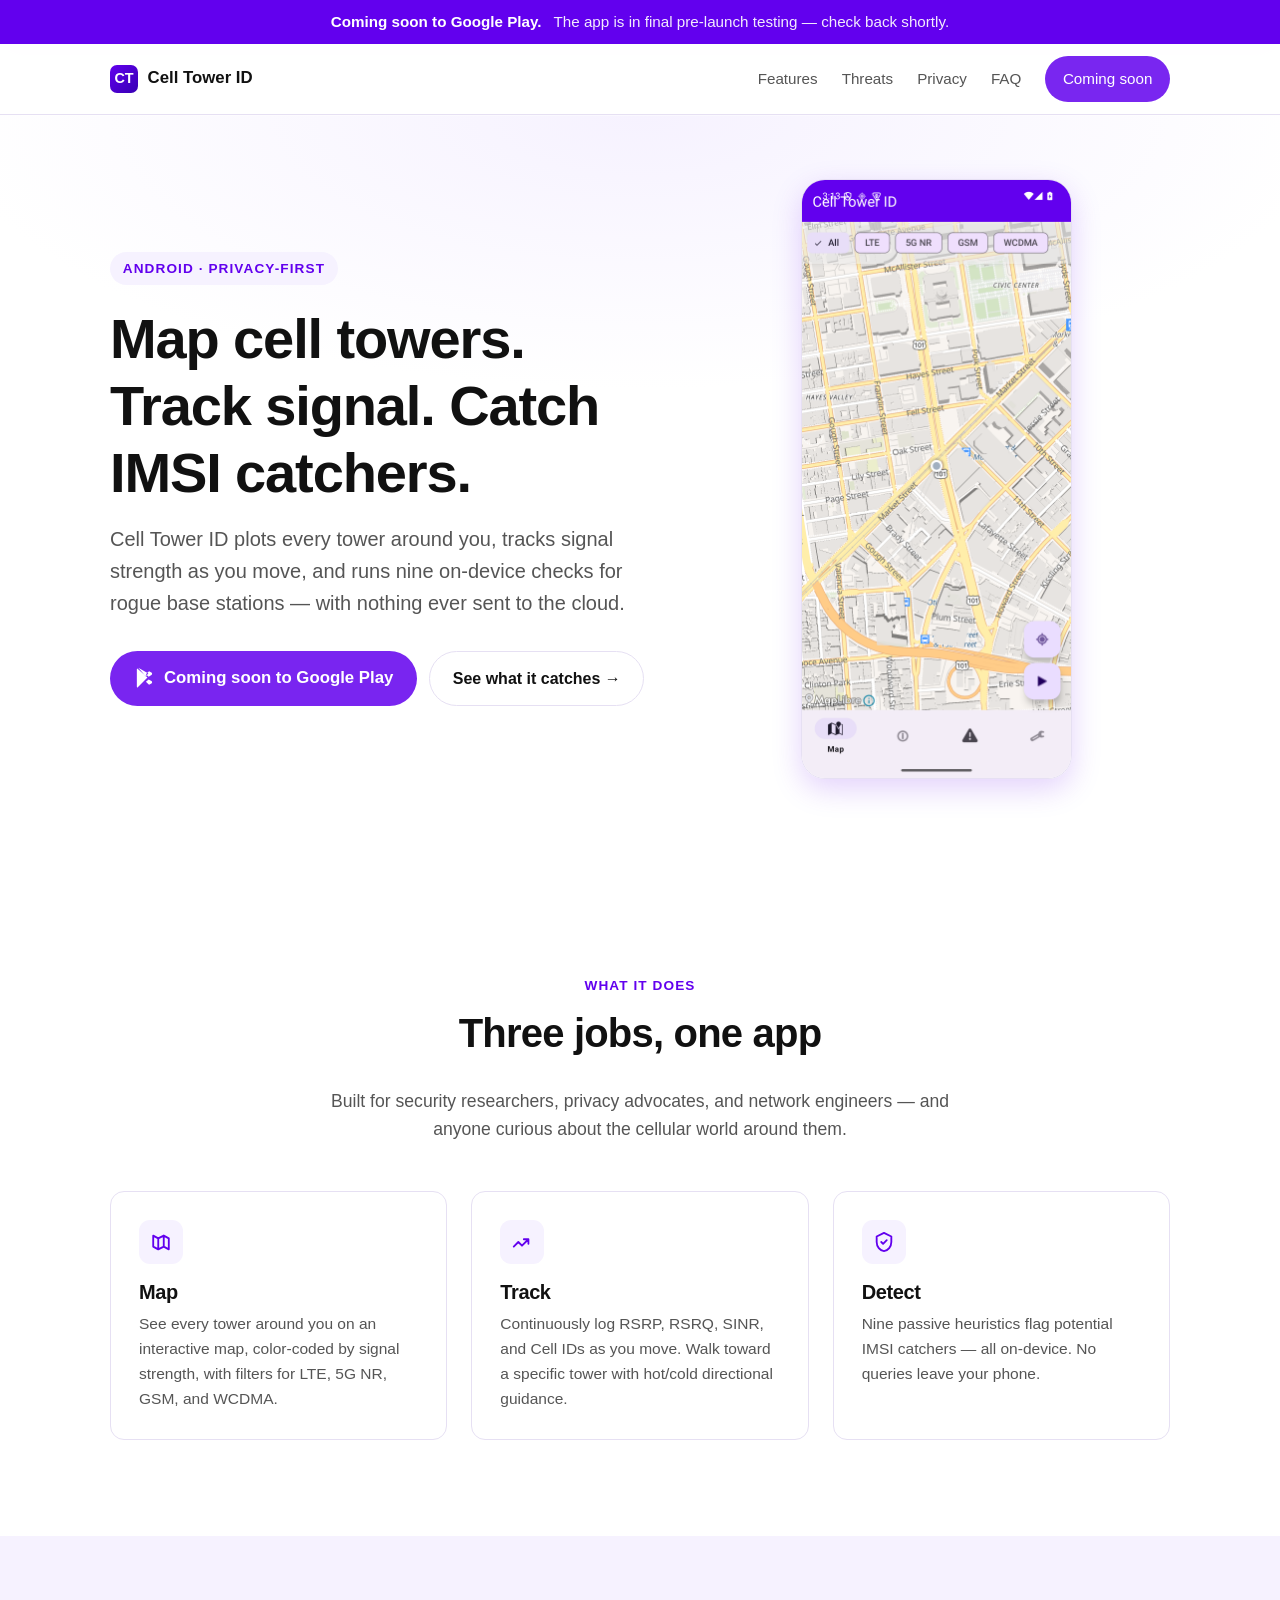
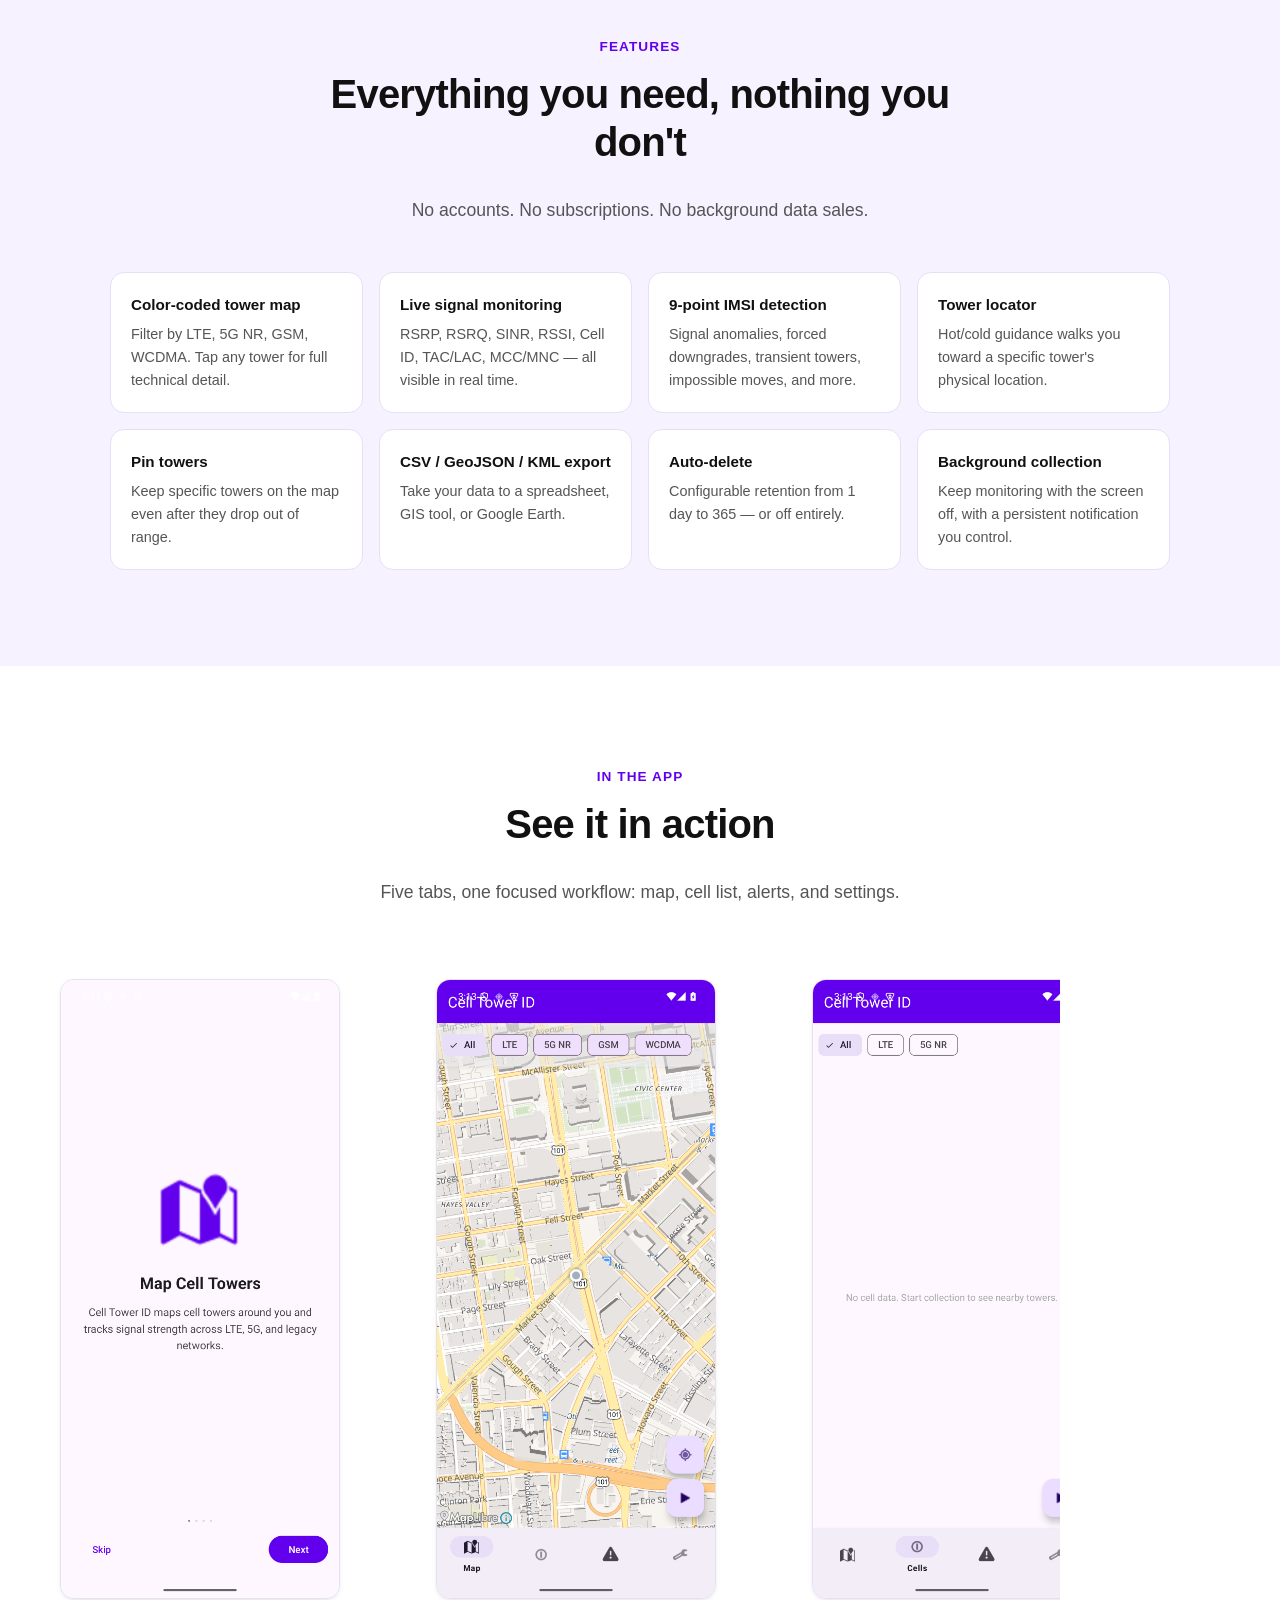
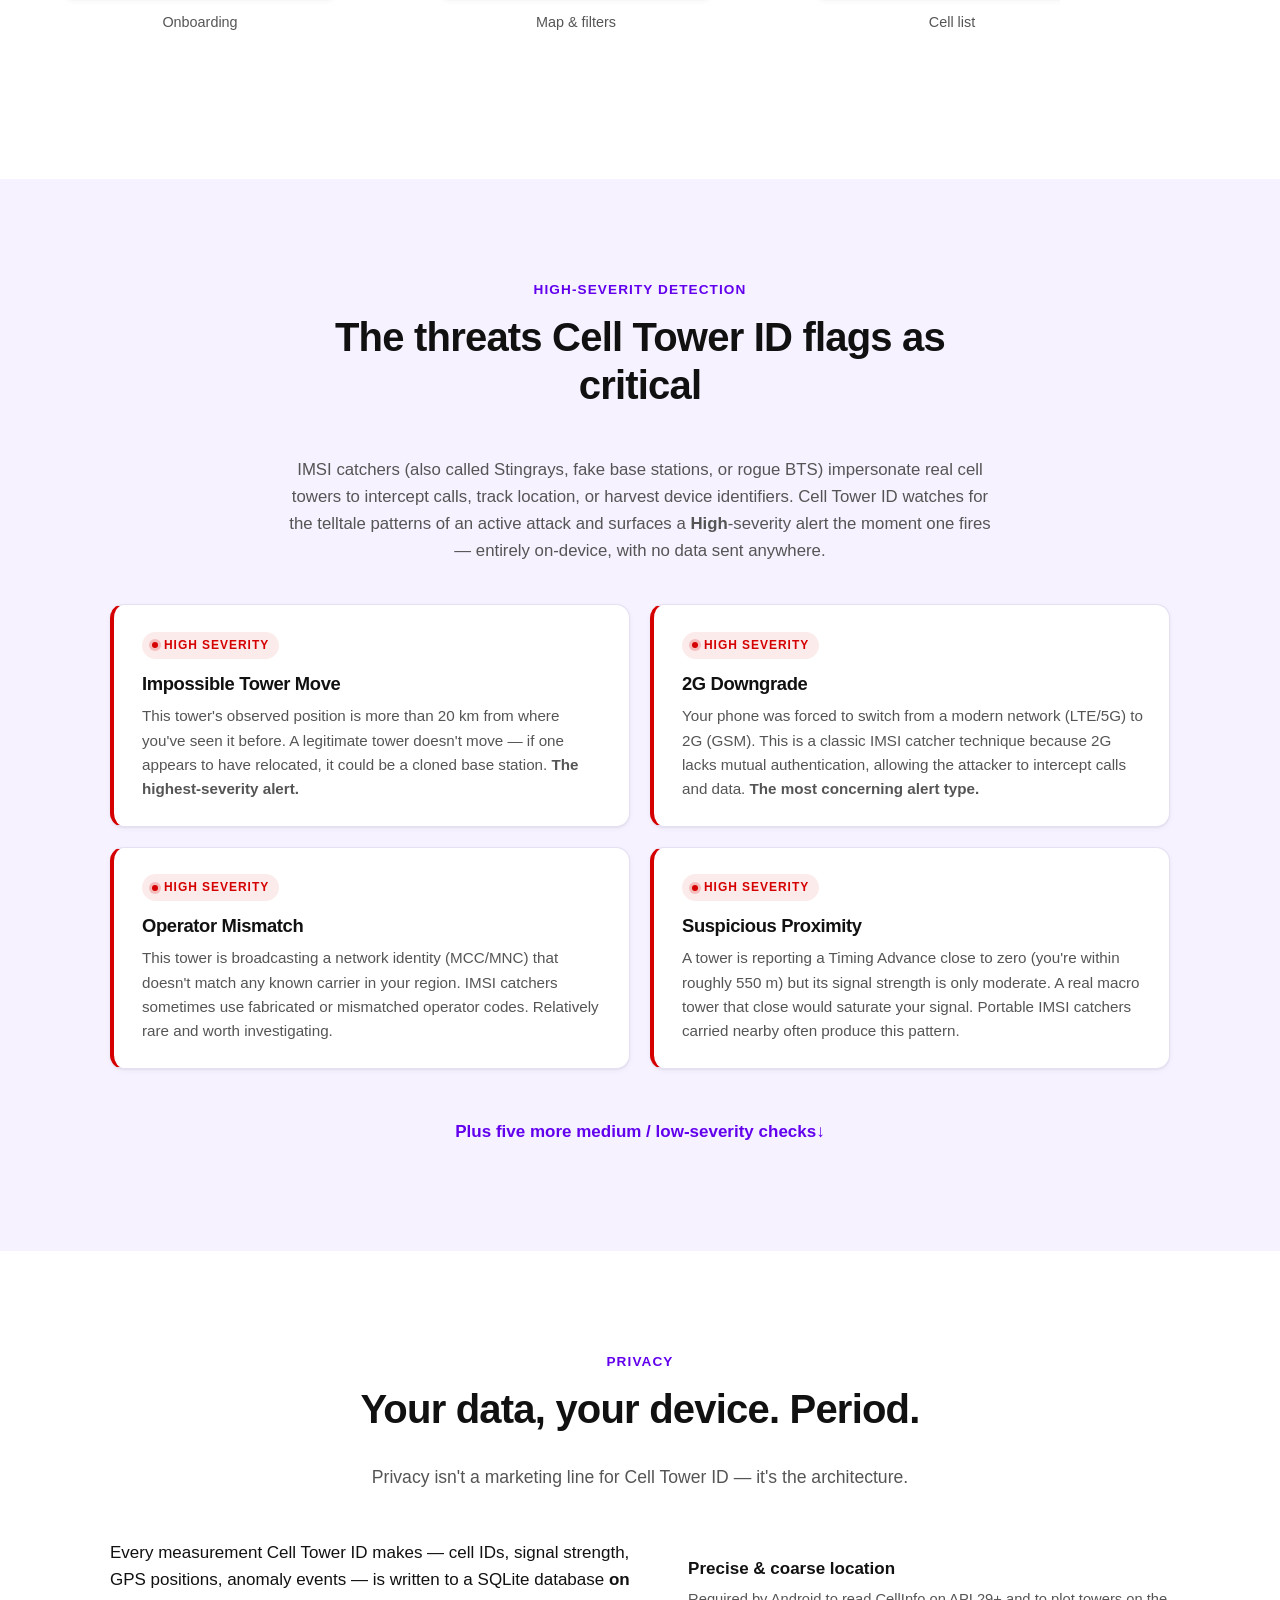
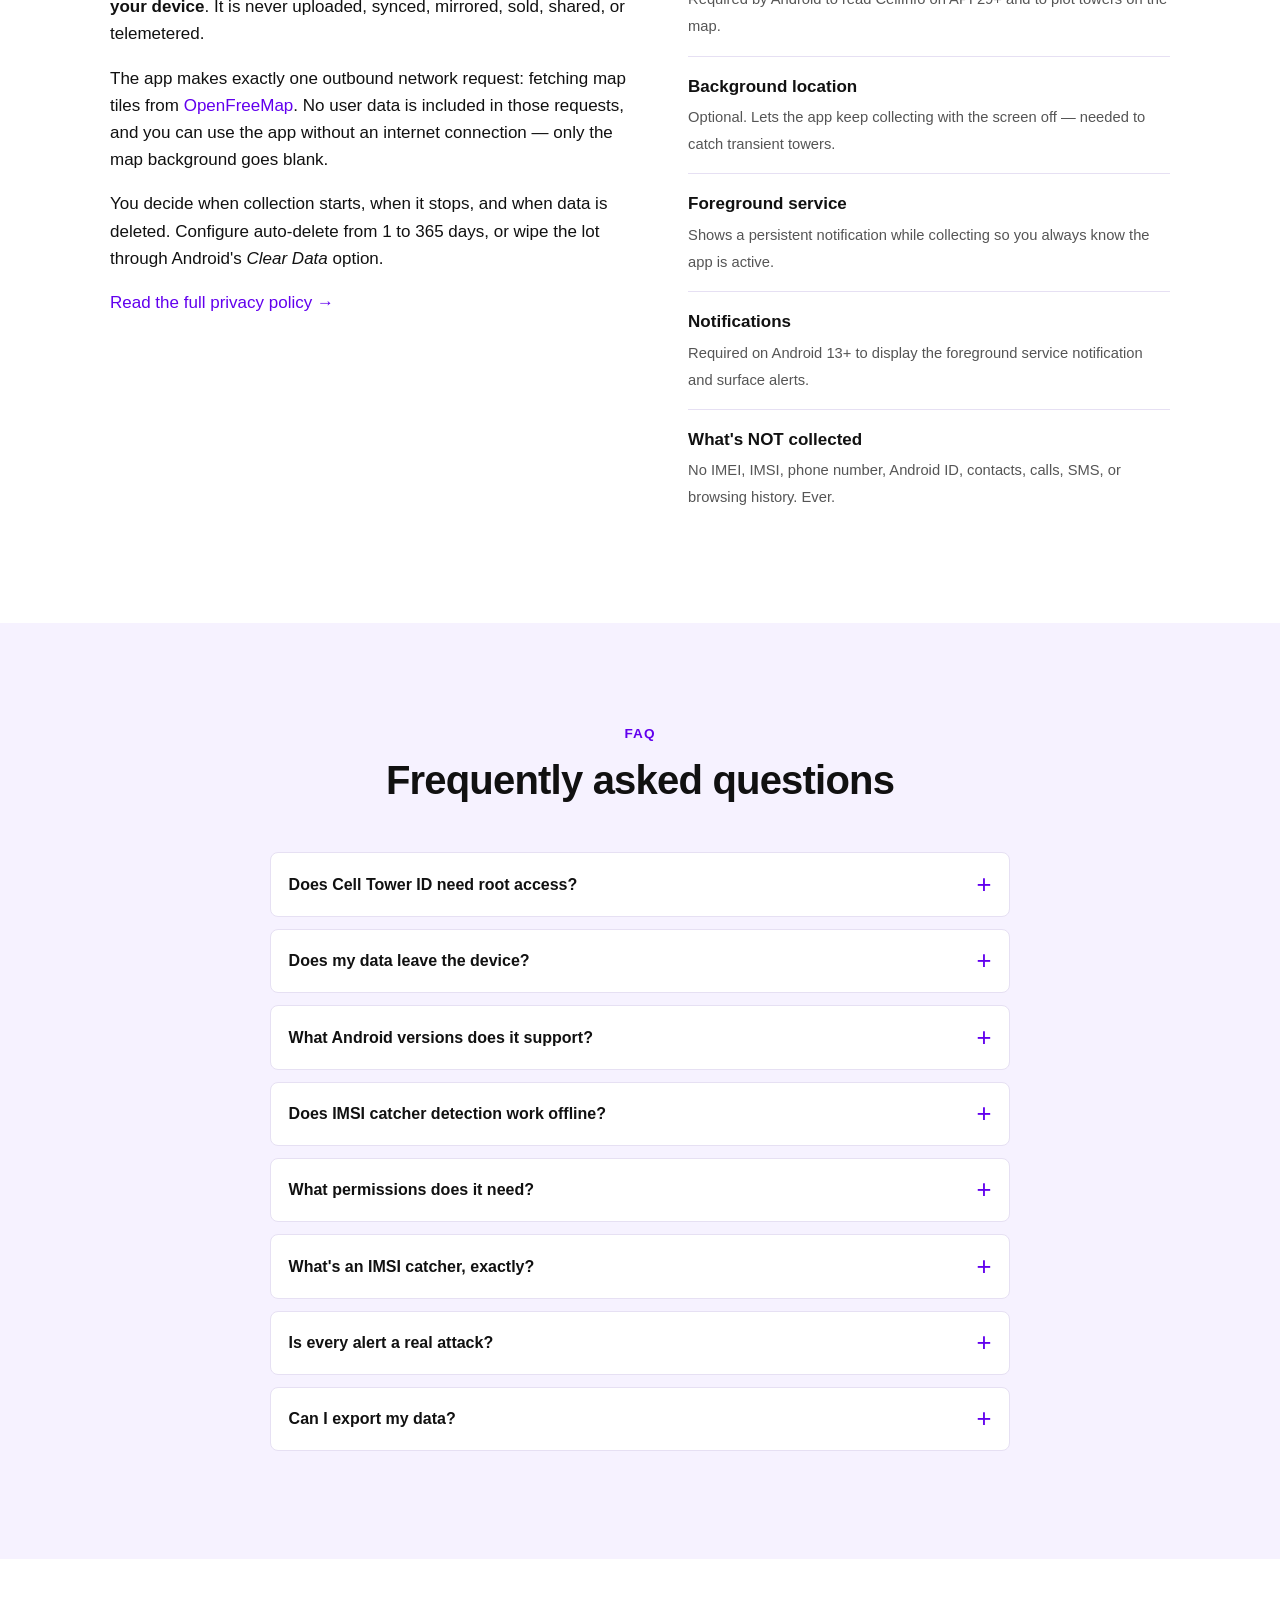
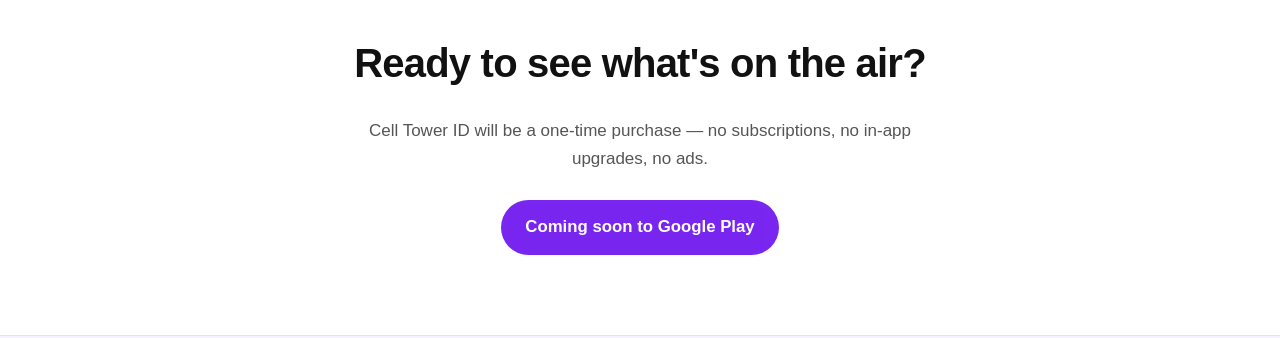
==== website/index.html @ 92540436 "Replace stale heatmap copy with color-coded tower marker wording The map screen renders one color-co" ====
<!doctype html>
<html lang="en">
<head>
  <meta charset="utf-8">
  <meta name="viewport" content="width=device-width, initial-scale=1">
  <title>Cell Tower ID — Map cell towers, track signal, catch IMSI catchers</title>
  <meta name="description" content="Cell Tower ID is a privacy-first Android app that maps cell towers, tracks signal strength, and detects IMSI catchers — all on your device, with nothing sent to the cloud.">
  <meta name="theme-color" content="#6200ee">

  <meta property="og:title" content="Cell Tower ID — Map cell towers, track signal, catch IMSI catchers">
  <meta property="og:description" content="A privacy-first Android app for cell tower mapping, signal tracking, and IMSI catcher detection. All data stays on your device.">
  <meta property="og:type" content="website">
  <meta property="og:url" content="https://cell-tower-id.com">
  <meta property="og:image" content="https://cell-tower-id.com/assets/screenshots/02_map.png">

  <meta name="twitter:card" content="summary_large_image">
  <meta name="twitter:title" content="Cell Tower ID">
  <meta name="twitter:description" content="Map cell towers, track signal, catch IMSI catchers — privacy-first, on-device.">

  <link rel="canonical" href="https://cell-tower-id.com">
  <link rel="stylesheet" href="styles.css">
</head>
<body>

  <div class="announcement" role="status">
    <div class="container">
      <strong>Coming soon to Google Play.</strong>
      <span>The app is in final pre-launch testing &mdash; check back shortly.</span>
    </div>
  </div>

  <header class="site-header">
    <div class="container">
      <a class="brand" href="#top">
        <span class="brand-mark">CT</span>
        <span>Cell Tower ID</span>
      </a>
      <details class="nav-disclosure">
        <summary aria-label="Menu">
          <svg width="24" height="24" viewBox="0 0 24 24" fill="none" stroke="currentColor" stroke-width="2" stroke-linecap="round" stroke-linejoin="round" aria-hidden="true"><line x1="3" y1="6" x2="21" y2="6"/><line x1="3" y1="12" x2="21" y2="12"/><line x1="3" y1="18" x2="21" y2="18"/></svg>
        </summary>
        <nav class="nav" aria-label="Primary">
          <a href="#features">Features</a>
          <a href="#threats">Threats</a>
          <a href="#privacy">Privacy</a>
          <a href="#faq">FAQ</a>
          <span class="btn-cta is-disabled" aria-disabled="true" title="Coming soon to Google Play">Coming soon</span>
        </nav>
      </details>
    </div>
  </header>

  <main id="top">

    <!-- HERO -->
    <section class="hero">
      <div class="container hero-grid">
        <div>
          <span class="hero-eyebrow">Android · Privacy-first</span>
          <h1>Map cell towers. Track signal. Catch IMSI catchers.</h1>
          <p class="hero-tagline">
            Cell Tower ID plots every tower around you, tracks signal strength as you move,
            and runs nine on-device checks for rogue base stations &mdash; with nothing ever sent to the cloud.
          </p>
          <div class="hero-actions">
            <span class="btn-cta btn-cta-large is-disabled" aria-disabled="true" title="Coming soon to Google Play">
              <svg width="22" height="22" viewBox="0 0 24 24" fill="currentColor" aria-hidden="true">
                <path d="M3.6 1.5c-.3.3-.5.7-.5 1.2v18.6c0 .5.2.9.5 1.2l11.1-11.1L3.6 1.5zm12.4 9l3-1.7c1-.6 1-2.1 0-2.7l-2.6-1.5L13 8l3 2.5zm0 3L13 16l3.4 3.4 2.6-1.5c1-.6 1-2.1 0-2.7l-3-1.7zM4.7.7l11 6.3-3 3-8-9.3z"/>
              </svg>
              Coming soon to Google Play
            </span>
            <a class="btn-secondary" href="#threats">See what it catches →</a>
          </div>
        </div>
        <div class="hero-screenshot-wrap">
          <img
            class="hero-screenshot"
            src="assets/screenshots/02_map_640.png"
            srcset="assets/screenshots/02_map_640.png 640w,
                    assets/screenshots/02_map.png 1080w"
            sizes="(min-width: 900px) 480px, min(280px, 70vw)"
            alt="Cell Tower ID app showing a map of cell towers in San Francisco filtered by LTE, 5G NR, GSM and WCDMA"
            loading="eager"
            fetchpriority="high"
            width="1080"
            height="2400">
        </div>
      </div>
    </section>

    <!-- WHAT IT DOES -->
    <section id="overview">
      <div class="container">
        <div class="section-head">
          <span class="eyebrow">What it does</span>
          <h2>Three jobs, one app</h2>
          <p>Built for security researchers, privacy advocates, and network engineers &mdash; and anyone curious about the cellular world around them.</p>
        </div>
        <div class="pillars">
          <article class="pillar">
            <div class="pillar-icon" aria-hidden="true">
              <svg viewBox="0 0 24 24" fill="none" stroke="currentColor" stroke-width="2" stroke-linecap="round" stroke-linejoin="round"><path d="M9 20l-5.5-3V5L9 8m0 12V8m0 12l6-3m-6-9l6-3m0 0v12m0-12l5.5 3v12L15 17"/></svg>
            </div>
            <h3>Map</h3>
            <p>See every tower around you on an interactive map, color-coded by signal strength, with filters for LTE, 5G NR, GSM, and WCDMA.</p>
          </article>
          <article class="pillar">
            <div class="pillar-icon" aria-hidden="true">
              <svg viewBox="0 0 24 24" fill="none" stroke="currentColor" stroke-width="2" stroke-linecap="round" stroke-linejoin="round"><path d="M3 17l5-5 4 4 7-7m0 0v5m0-5h-5"/></svg>
            </div>
            <h3>Track</h3>
            <p>Continuously log RSRP, RSRQ, SINR, and Cell IDs as you move. Walk toward a specific tower with hot/cold directional guidance.</p>
          </article>
          <article class="pillar">
            <div class="pillar-icon" aria-hidden="true">
              <svg viewBox="0 0 24 24" fill="none" stroke="currentColor" stroke-width="2" stroke-linecap="round" stroke-linejoin="round"><path d="M12 2l8 4v6c0 5-3.5 9.4-8 10-4.5-.6-8-5-8-10V6l8-4z"/><path d="M9 12l2 2 4-4"/></svg>
            </div>
            <h3>Detect</h3>
            <p>Nine passive heuristics flag potential IMSI catchers &mdash; all on-device. No queries leave your phone.</p>
          </article>
        </div>
      </div>
    </section>

    <!-- FEATURES -->
    <section id="features" class="alt">
      <div class="container">
        <div class="section-head">
          <span class="eyebrow">Features</span>
          <h2>Everything you need, nothing you don't</h2>
          <p>No accounts. No subscriptions. No background data sales.</p>
        </div>
        <div class="feature-grid">
          <div class="feature">
            <div class="feature-title">Color-coded tower map</div>
            <p class="feature-body">Filter by LTE, 5G NR, GSM, WCDMA. Tap any tower for full technical detail.</p>
          </div>
          <div class="feature">
            <div class="feature-title">Live signal monitoring</div>
            <p class="feature-body">RSRP, RSRQ, SINR, RSSI, Cell ID, TAC/LAC, MCC/MNC &mdash; all visible in real time.</p>
          </div>
          <div class="feature">
            <div class="feature-title">9-point IMSI detection</div>
            <p class="feature-body">Signal anomalies, forced downgrades, transient towers, impossible moves, and more.</p>
          </div>
          <div class="feature">
            <div class="feature-title">Tower locator</div>
            <p class="feature-body">Hot/cold guidance walks you toward a specific tower's physical location.</p>
          </div>
          <div class="feature">
            <div class="feature-title">Pin towers</div>
            <p class="feature-body">Keep specific towers on the map even after they drop out of range.</p>
          </div>
          <div class="feature">
            <div class="feature-title">CSV / GeoJSON / KML export</div>
            <p class="feature-body">Take your data to a spreadsheet, GIS tool, or Google Earth.</p>
          </div>
          <div class="feature">
            <div class="feature-title">Auto-delete</div>
            <p class="feature-body">Configurable retention from 1 day to 365 &mdash; or off entirely.</p>
          </div>
          <div class="feature">
            <div class="feature-title">Background collection</div>
            <p class="feature-body">Keep monitoring with the screen off, with a persistent notification you control.</p>
          </div>
        </div>
      </div>
    </section>

    <!-- SCREENSHOTS -->
    <section id="screenshots">
      <div class="container">
        <div class="section-head">
          <span class="eyebrow">In the app</span>
          <h2>See it in action</h2>
          <p>Five tabs, one focused workflow: map, cell list, alerts, and settings.</p>
        </div>
      </div>
      <div class="container gallery-wrap">
        <div class="gallery" role="list">
          <figure class="gallery-item" role="listitem">
            <img src="assets/screenshots/01_onboarding.png" alt="Cell Tower ID onboarding screen explaining cell tower mapping" loading="lazy" width="1080" height="2400">
            <figcaption class="gallery-caption">Onboarding</figcaption>
          </figure>
          <figure class="gallery-item" role="listitem">
            <img src="assets/screenshots/02_map.png" alt="Map view showing cell towers with LTE, 5G NR, GSM, and WCDMA filters" loading="lazy" width="1080" height="2400">
            <figcaption class="gallery-caption">Map &amp; filters</figcaption>
          </figure>
          <figure class="gallery-item" role="listitem">
            <img src="assets/screenshots/03_cells.png" alt="Cell list view ready to start collecting tower data" loading="lazy" width="1080" height="2400">
            <figcaption class="gallery-caption">Cell list</figcaption>
          </figure>
          <figure class="gallery-item" role="listitem">
            <img src="assets/screenshots/04_alerts.png" alt="Alerts tab showing High-severity anomalies including Suspicious Proximity and 2G Downgrade detections" loading="lazy" width="1080" height="2340">
            <figcaption class="gallery-caption">Alerts</figcaption>
          </figure>
          <figure class="gallery-item" role="listitem">
            <img src="assets/screenshots/05_settings.png" alt="Settings showing collection interval, auto-delete, and CSV/GeoJSON/KML export options" loading="lazy" width="1080" height="2400">
            <figcaption class="gallery-caption">Settings &amp; export</figcaption>
          </figure>
        </div>
      </div>
    </section>

    <!-- HIGH-SEVERITY THREATS -->
    <section id="threats" class="alt">
      <div class="container">
        <div class="section-head">
          <span class="eyebrow">High-severity detection</span>
          <h2>The threats Cell Tower ID flags as critical</h2>
        </div>
        <p class="threats-intro">
          IMSI catchers (also called Stingrays, fake base stations, or rogue BTS) impersonate real cell towers
          to intercept calls, track location, or harvest device identifiers. Cell Tower ID watches for the
          telltale patterns of an active attack and surfaces a <strong>High</strong>-severity alert the moment
          one fires &mdash; entirely on-device, with no data sent anywhere.
        </p>

        <div class="threat-grid">

          <article class="threat">
            <span class="threat-badge">High severity</span>
            <h3>Impossible Tower Move</h3>
            <p>This tower's observed position is more than 20&nbsp;km from where you've seen it before. A legitimate tower doesn't move &mdash; if one appears to have relocated, it could be a cloned base station. <strong>The highest-severity alert.</strong></p>
          </article>

          <article class="threat">
            <span class="threat-badge">High severity</span>
            <h3>2G Downgrade</h3>
            <p>Your phone was forced to switch from a modern network (LTE/5G) to 2G (GSM). This is a classic IMSI catcher technique because 2G lacks mutual authentication, allowing the attacker to intercept calls and data. <strong>The most concerning alert type.</strong></p>
          </article>

          <article class="threat">
            <span class="threat-badge">High severity</span>
            <h3>Operator Mismatch</h3>
            <p>This tower is broadcasting a network identity (MCC/MNC) that doesn't match any known carrier in your region. IMSI catchers sometimes use fabricated or mismatched operator codes. Relatively rare and worth investigating.</p>
          </article>

          <article class="threat">
            <span class="threat-badge">High severity</span>
            <h3>Suspicious Proximity</h3>
            <p>A tower is reporting a Timing Advance close to zero (you're within roughly 550&nbsp;m) but its signal strength is only moderate. A real macro tower that close would saturate your signal. Portable IMSI catchers carried nearby often produce this pattern.</p>
          </article>

        </div>

        <details class="threats-extra">
          <summary>Plus five more medium / low-severity checks</summary>
          <div class="medium-list">
            <div class="medium-item">
              <h4>3G Downgrade</h4>
              <p>Your phone was forced from LTE/5G down to 3G. Forced downgrades to older radio technologies can be a step toward a 2G attack, or indicate a rogue base station that only speaks 3G.</p>
            </div>
            <div class="medium-item">
              <h4>Signal Anomaly</h4>
              <p>Signal strength from this tower is significantly stronger than the average for its operator in your area. IMSI catchers often broadcast at high power to force phones to connect.</p>
            </div>
            <div class="medium-item">
              <h4>Transient Tower</h4>
              <p>This tower appeared briefly then disappeared. Vehicle-mounted IMSI catchers exhibit this pattern &mdash; they operate for a short time then move on.</p>
            </div>
            <div class="medium-item">
              <h4>LAC/TAC Change</h4>
              <p>The Location Area Code or Tracking Area Code changed unexpectedly on the same operator. IMSI catchers may use different area codes than legitimate towers.</p>
            </div>
            <div class="medium-item">
              <h4>PCI Instability</h4>
              <p>This cell has been observed broadcasting a different Physical Cell ID than before. Real base stations don't change their PCI &mdash; a change can indicate a cloned cell.</p>
            </div>
          </div>
        </details>
      </div>
    </section>

    <!-- PRIVACY -->
    <section id="privacy">
      <div class="container">
        <div class="section-head">
          <span class="eyebrow">Privacy</span>
          <h2>Your data, your device. Period.</h2>
          <p>Privacy isn't a marketing line for Cell Tower ID &mdash; it's the architecture.</p>
        </div>
        <div class="privacy-grid">
          <div>
            <p>Every measurement Cell Tower ID makes &mdash; cell IDs, signal strength, GPS positions, anomaly events &mdash; is written to a SQLite database <strong>on your device</strong>. It is never uploaded, synced, mirrored, sold, shared, or telemetered.</p>
            <p>The app makes exactly one outbound network request: fetching map tiles from <a href="https://openfreemap.org" rel="noopener">OpenFreeMap</a>. No user data is included in those requests, and you can use the app without an internet connection &mdash; only the map background goes blank.</p>
            <p>You decide when collection starts, when it stops, and when data is deleted. Configure auto-delete from 1 to 365 days, or wipe the lot through Android's <em>Clear Data</em> option.</p>
            <p><a href="privacy.html">Read the full privacy policy →</a></p>
          </div>
          <ul class="privacy-list" aria-label="Permissions">
            <li>
              <strong>Precise &amp; coarse location</strong>
              <span>Required by Android to read CellInfo on API&nbsp;29+ and to plot towers on the map.</span>
            </li>
            <li>
              <strong>Background location</strong>
              <span>Optional. Lets the app keep collecting with the screen off &mdash; needed to catch transient towers.</span>
            </li>
            <li>
              <strong>Foreground service</strong>
              <span>Shows a persistent notification while collecting so you always know the app is active.</span>
            </li>
            <li>
              <strong>Notifications</strong>
              <span>Required on Android&nbsp;13+ to display the foreground service notification and surface alerts.</span>
            </li>
            <li>
              <strong>What's NOT collected</strong>
              <span>No IMEI, IMSI, phone number, Android ID, contacts, calls, SMS, or browsing history. Ever.</span>
            </li>
          </ul>
        </div>
      </div>
    </section>

    <!-- FAQ -->
    <section id="faq" class="alt">
      <div class="container">
        <div class="section-head">
          <span class="eyebrow">FAQ</span>
          <h2>Frequently asked questions</h2>
        </div>
        <div class="faq">

          <details>
            <summary>Does Cell Tower ID need root access?</summary>
            <div class="faq-body">
              <p>No. The app uses only Android's public CellInfo API and GPS. There are no system modifications and no root requirements. It runs as a normal app on any unmodified Android 7.0+ device.</p>
            </div>
          </details>

          <details>
            <summary>Does my data leave the device?</summary>
            <div class="faq-body">
              <p>No. All measurements are written to a local SQLite database on your phone and never transmitted to any server. The single network request the app makes is to <code>tiles.openfreemap.org</code> for map tiles, and no user data is included with those requests.</p>
            </div>
          </details>

          <details>
            <summary>What Android versions does it support?</summary>
            <div class="faq-body">
              <p>Android 7.0 (API&nbsp;24) and newer, up through Android&nbsp;15. Roughly any phone shipped from 2016 onward.</p>
            </div>
          </details>

          <details>
            <summary>Does IMSI catcher detection work offline?</summary>
            <div class="faq-body">
              <p>Yes. All nine detection heuristics run entirely on-device with zero network requests. Map tiles need an internet connection to render the background, but if you're offline you'll just see a blank map &mdash; detection keeps running.</p>
            </div>
          </details>

          <details>
            <summary>What permissions does it need?</summary>
            <div class="faq-body">
              <p>Precise location (<code>ACCESS_FINE_LOCATION</code>) is required &mdash; Android needs it to return CellInfo data on API&nbsp;29+. Background location is optional but recommended, since transient-tower detection needs the app to keep running with the screen off. The foreground-service and notification permissions are used to show the persistent collecting indicator and surface alerts.</p>
            </div>
          </details>

          <details>
            <summary>What's an IMSI catcher, exactly?</summary>
            <div class="faq-body">
              <p>An IMSI catcher (also called a Stingray, fake base station, or rogue BTS) is a device that impersonates a legitimate cell tower. Phones in range may attach to it instead of the real network, allowing the operator to capture device identifiers, log location, or in some cases intercept calls and SMS. They're sold to law enforcement, used by intelligence services, and &mdash; increasingly &mdash; built by hobbyists with off-the-shelf software-defined radios.</p>
            </div>
          </details>

          <details>
            <summary>Is every alert a real attack?</summary>
            <div class="faq-body">
              <p>No, and the app is honest about that. Some alerts have legitimate explanations &mdash; a 2G downgrade in a rural area, a transient tower you drove past, GPS drift causing an apparent "tower move." For each anomaly type the app shows context (and many are suppressed automatically while you're driving) so you can judge whether to investigate. Treat alerts as <em>signals worth a second look</em>, not a verdict.</p>
            </div>
          </details>

          <details>
            <summary>Can I export my data?</summary>
            <div class="faq-body">
              <p>Yes &mdash; CSV, GeoJSON, or KML, from the Settings tab. Exports are user-initiated and shared only with whoever you choose (email, file manager, etc.). Drop the GeoJSON into QGIS or open the KML in Google Earth for spatial analysis.</p>
            </div>
          </details>

        </div>
      </div>
    </section>

    <!-- CTA STRIP -->
    <section style="text-align:center; padding: clamp(3rem, 7vw, 5rem) 0;">
      <div class="container">
        <h2>Ready to see what's on the air?</h2>
        <p style="color: var(--text-muted); max-width: 32em; margin: 0 auto 1.75rem;">Cell Tower ID will be a one-time purchase &mdash; no subscriptions, no in-app upgrades, no ads.</p>
        <span class="btn-cta btn-cta-large is-disabled" aria-disabled="true" title="Coming soon to Google Play">Coming soon to Google Play</span>
      </div>
    </section>

  </main>

  <footer class="site-footer">
    <div class="container">
      <div>© 2026 Terry Collins. Cell Tower ID is an independent project.</div>
      <nav class="footer-links" aria-label="Footer">
        <span class="footer-disabled" aria-disabled="true">Google Play (coming soon)</span>
        <a href="privacy.html">Privacy</a>
        <a href="licenses.html">Licenses</a>
        <a href="notice.html">Notice</a>
      </nav>
    </div>
  </footer>

  <script>
    (function () {
      var mq = window.matchMedia('(min-width: 900px)');
      function sync() {
        document.querySelectorAll('.nav-disclosure').forEach(function (d) {
          if (mq.matches) d.setAttribute('open', '');
          else d.removeAttribute('open');
        });
      }
      sync();
      mq.addEventListener('change', sync);
    })();
  </script>

</body>
</html>
---- website/styles.css ----
/* ============================================================
   cell-tower-id.com — stylesheet
   Mobile-first architecture. Breakpoints (min-width):
     640px  — phablet:    2-col features, 2-col pillars, footer row
     900px  — tablet:     hero side-by-side, 2-col threats/privacy, full nav
    1024px  — desktop:    3-col pillars, 4-col features
   ============================================================ */

:root {
  --primary: #6200ee;
  --primary-dark: #3700b3;
  --primary-soft: #f6f2ff;
  --accent: #03dac5;
  --alert-high: #d50000;
  --alert-medium: #ff6d00;
  --bg: #ffffff;
  --bg-soft: #f6f2ff;
  --bg-elevated: #fafafa;
  --text: #111111;
  --text-muted: #555555;
  --border: #e6e0f3;
  --shadow-sm: 0 1px 2px rgba(0, 0, 0, 0.06), 0 2px 6px rgba(0, 0, 0, 0.04);
  --shadow-md: 0 4px 12px rgba(98, 0, 238, 0.10), 0 1px 3px rgba(0, 0, 0, 0.05);
  --shadow-lg: 0 10px 30px rgba(98, 0, 238, 0.18);
  --radius-sm: 8px;
  --radius-md: 14px;
  --radius-lg: 24px;
  --max-width: 1100px;
  --space-section: clamp(3rem, 8vw, 6rem);
}

/* ---------- Base ---------- */
* {
  box-sizing: border-box;
}

html {
  scroll-behavior: smooth;
  -webkit-text-size-adjust: 100%;
  font-size: 100%;
}

body {
  margin: 0;
  font-family: -apple-system, BlinkMacSystemFont, "Segoe UI", Roboto, "Helvetica Neue", Arial, sans-serif;
  font-size: 1.0625rem;
  line-height: 1.6;
  color: var(--text);
  background: var(--bg);
  -webkit-font-smoothing: antialiased;
  -moz-osx-font-smoothing: grayscale;
}

img {
  max-width: 100%;
  height: auto;
  display: block;
}

a {
  color: var(--primary);
  text-decoration: none;
}

a:hover {
  color: var(--primary-dark);
  text-decoration: underline;
}

h1, h2, h3 {
  margin: 0 0 0.5em;
  line-height: 1.2;
  color: var(--text);
  letter-spacing: -0.02em;
}

h1 { font-size: clamp(2.25rem, 5.5vw, 3.5rem); font-weight: 800; }
h2 { font-size: clamp(1.75rem, 3.5vw, 2.5rem); font-weight: 700; margin-bottom: 0.75em; }
h3 { font-size: 1.25rem; font-weight: 600; }

p { margin: 0 0 1em; }

/* ---------- Layout ---------- */
.container {
  max-width: var(--max-width);
  margin: 0 auto;
  padding-inline-start: max(1.25rem, env(safe-area-inset-left));
  padding-inline-end: max(1.25rem, env(safe-area-inset-right));
}

section { padding: var(--space-section) 0; }
section.alt { background: var(--bg-soft); }

.section-head {
  text-align: center;
  max-width: 38em;
  margin: 0 auto 3rem;
}

.section-head p {
  color: var(--text-muted);
  font-size: 1.1rem;
  margin: 0;
}

.eyebrow {
  display: inline-block;
  font-size: 0.85rem;
  font-weight: 600;
  text-transform: uppercase;
  letter-spacing: 0.08em;
  color: var(--primary);
  margin-bottom: 0.75rem;
}

/* ---------- Announcement banner ---------- */
.announcement {
  background: var(--primary);
  color: #ffffff;
  font-size: 0.95rem;
}

.announcement .container {
  display: flex;
  flex-wrap: wrap;
  gap: 0.5rem 0.75rem;
  justify-content: center;
  align-items: center;
  padding-top: 0.6rem;
  padding-bottom: 0.6rem;
  text-align: center;
}

.announcement strong { font-weight: 700; }
.announcement span { opacity: 0.92; }

/* ---------- Disabled CTA state ---------- */
.btn-cta.is-disabled,
.btn-cta.is-disabled:hover {
  cursor: not-allowed;
  opacity: 0.85;
  pointer-events: none;
}

.footer-disabled {
  color: var(--text-muted);
  cursor: not-allowed;
  display: inline-block;
  padding: 0.5rem 0;
}

/* ---------- Header ---------- */
.site-header {
  position: sticky;
  top: 0;
  z-index: 50;
  background: rgba(255, 255, 255, 0.85);
  backdrop-filter: saturate(180%) blur(12px);
  -webkit-backdrop-filter: saturate(180%) blur(12px);
  border-bottom: 1px solid var(--border);
  padding-top: max(0.75rem, env(safe-area-inset-top));
  padding-bottom: 0.75rem;
}

.site-header .container {
  display: flex;
  align-items: center;
  justify-content: space-between;
  gap: 0.5rem;
}

.brand {
  display: flex;
  align-items: center;
  gap: 0.6rem;
  font-weight: 700;
  color: var(--text);
  text-decoration: none;
  font-size: 1.05rem;
  min-height: 44px;
}

.brand:hover { text-decoration: none; color: var(--text); }

.brand-mark {
  width: 28px;
  height: 28px;
  border-radius: 7px;
  background: linear-gradient(135deg, var(--primary), var(--primary-dark));
  display: grid;
  place-items: center;
  color: white;
  font-weight: 800;
  font-size: 0.9rem;
}

/* nav: a closed disclosure on mobile, an inline row on tablet+ */
.nav-disclosure {
  position: relative;
  margin-left: auto;
}

.nav-disclosure > summary {
  list-style: none;
  cursor: pointer;
  width: 44px;
  height: 44px;
  display: inline-flex;
  align-items: center;
  justify-content: center;
  color: var(--text-muted);
  border-radius: var(--radius-sm);
}

.nav-disclosure > summary::-webkit-details-marker { display: none; }

.nav-disclosure > summary:hover {
  color: var(--primary);
  background: var(--primary-soft);
}

.nav {
  display: none;
  position: absolute;
  top: calc(100% + 0.5rem);
  right: 0;
  flex-direction: column;
  align-items: stretch;
  background: white;
  border: 1px solid var(--border);
  border-radius: var(--radius-md);
  padding: 0.5rem;
  box-shadow: var(--shadow-md);
  min-width: 14rem;
  gap: 0;
}

.nav-disclosure[open] > .nav { display: flex; }

.nav a,
.nav .btn-cta.is-disabled {
  color: var(--text-muted);
  font-size: 0.95rem;
  font-weight: 500;
  padding: 0.7rem 0.85rem;
  border-radius: var(--radius-sm);
}

.nav a:hover {
  color: var(--primary);
  background: var(--primary-soft);
  text-decoration: none;
}

.nav .btn-cta {
  color: white;
  justify-content: flex-start;
}

.nav .btn-cta:hover { color: white; }

.nav .btn-cta.is-disabled {
  background: var(--primary);
  color: white;
}

@media (min-width: 900px) {
  .nav-disclosure { position: static; margin-left: 0; }
  .nav-disclosure > summary { display: none; }
  .nav {
    display: flex;
    flex-direction: row;
    align-items: center;
    position: static;
    gap: 1.5rem;
    background: transparent;
    border: none;
    box-shadow: none;
    padding: 0;
    min-width: 0;
  }
  .nav a,
  .nav .btn-cta.is-disabled {
    padding: 0;
    border-radius: 0;
  }
  .nav a:hover { background: transparent; }
  .nav .btn-cta {
    justify-content: center;
  }
  .nav .btn-cta.is-disabled {
    padding: 0.7rem 1.1rem;
    border-radius: 999px;
  }
}

/* ---------- Buttons ---------- */
.btn-cta {
  display: inline-flex;
  align-items: center;
  gap: 0.5rem;
  background: var(--primary);
  color: white;
  padding: 0.7rem 1.1rem;
  border-radius: 999px;
  font-weight: 600;
  font-size: 0.95rem;
  border: none;
  min-height: 44px;
  transition: background 0.15s ease, transform 0.15s ease;
}

.btn-cta:hover {
  background: var(--primary-dark);
  text-decoration: none;
  color: white;
  transform: translateY(-1px);
}

.btn-cta-large {
  padding: 0.9rem 1.5rem;
  font-size: 1.05rem;
  min-height: 48px;
}

.btn-secondary {
  display: inline-flex;
  align-items: center;
  gap: 0.5rem;
  border: 1.5px solid var(--border);
  color: var(--text);
  padding: 0.85rem 1.4rem;
  border-radius: 999px;
  font-weight: 600;
  font-size: 1rem;
  background: white;
  min-height: 48px;
  transition: border-color 0.15s ease, color 0.15s ease;
}

.btn-secondary:hover {
  border-color: var(--primary);
  color: var(--primary);
  text-decoration: none;
}

/* ---------- Hero ---------- */
.hero {
  padding-top: 2.5rem;
  padding-bottom: var(--space-section);
  background:
    radial-gradient(ellipse 90% 60% at 50% 0%, var(--primary-soft) 0%, transparent 60%),
    var(--bg);
  overflow: hidden;
}

.hero-grid {
  display: grid;
  grid-template-columns: 1fr;
  gap: 2rem;
  align-items: center;
  text-align: center;
}

.hero-eyebrow {
  display: inline-block;
  font-size: 0.85rem;
  font-weight: 600;
  text-transform: uppercase;
  letter-spacing: 0.08em;
  color: var(--primary);
  background: var(--primary-soft);
  padding: 0.35rem 0.8rem;
  border-radius: 999px;
  margin-bottom: 1.25rem;
}

.hero h1 { margin-bottom: 1rem; }

.hero-tagline {
  font-size: clamp(1.05rem, 2vw, 1.25rem);
  color: var(--text-muted);
  max-width: 32em;
  margin: 0 auto 2rem;
}

.hero-actions {
  display: flex;
  flex-wrap: wrap;
  gap: 0.75rem;
  align-items: center;
  justify-content: center;
}

.hero-screenshot-wrap {
  position: relative;
  display: flex;
  justify-content: center;
}

.hero-screenshot {
  border-radius: var(--radius-lg);
  box-shadow: var(--shadow-lg);
  max-height: 70vh;
  max-width: 280px;
  width: auto;
  border: 1px solid var(--border);
}

@media (min-width: 900px) {
  .hero { padding-top: 4rem; }
  .hero-grid {
    grid-template-columns: 1.15fr 1fr;
    gap: 3.5rem;
    text-align: left;
  }
  .hero-tagline { margin-left: 0; margin-right: 0; }
  .hero-actions { justify-content: flex-start; }
  .hero-screenshot { max-height: 600px; max-width: none; }
}

/* ---------- Pillars ---------- */
.pillars {
  display: grid;
  grid-template-columns: 1fr;
  gap: 1rem;
}

.pillar {
  background: white;
  border: 1px solid var(--border);
  border-radius: var(--radius-md);
  padding: 1.5rem;
  transition: transform 0.2s ease, box-shadow 0.2s ease;
}

.pillar:hover {
  transform: translateY(-2px);
  box-shadow: var(--shadow-md);
}

.pillar-icon {
  width: 44px;
  height: 44px;
  border-radius: 11px;
  background: var(--primary-soft);
  color: var(--primary);
  display: grid;
  place-items: center;
  margin-bottom: 1rem;
}

.pillar-icon svg { width: 22px; height: 22px; }

.pillar h3 { margin-bottom: 0.5rem; }
.pillar p { color: var(--text-muted); margin: 0; font-size: 0.97rem; }

@media (min-width: 640px) {
  .pillars { grid-template-columns: repeat(2, 1fr); gap: 1.25rem; }
}

@media (min-width: 1024px) {
  .pillars { grid-template-columns: repeat(3, 1fr); gap: 1.5rem; }
  .pillar { padding: 1.75rem; }
}

/* ---------- Feature grid ---------- */
.feature-grid {
  display: grid;
  grid-template-columns: 1fr;
  gap: 0.75rem;
}

.feature {
  background: white;
  border: 1px solid var(--border);
  border-radius: var(--radius-md);
  padding: 1.25rem;
  font-size: 0.95rem;
}

.feature-title {
  font-weight: 600;
  margin-bottom: 0.35rem;
  color: var(--text);
}

.feature-body {
  color: var(--text-muted);
  font-size: 0.9rem;
  margin: 0;
}

@media (min-width: 640px) {
  .feature-grid { grid-template-columns: repeat(2, 1fr); gap: 1rem; }
}

@media (min-width: 1024px) {
  .feature-grid { grid-template-columns: repeat(4, 1fr); }
}

/* ---------- Screenshot gallery ---------- */
.gallery-wrap { margin: 0 -1.25rem; }

.gallery {
  display: flex;
  gap: 1rem;
  overflow-x: auto;
  padding-top: 0.5rem;
  padding-bottom: 2rem;
  padding-inline-start: max(1.25rem, env(safe-area-inset-left));
  padding-inline-end: max(1.25rem, env(safe-area-inset-right));
  scroll-snap-type: x mandatory;
  -webkit-overflow-scrolling: touch;
  scrollbar-width: thin;
}

.gallery-item {
  flex: 0 0 auto;
  width: clamp(220px, 78vw, 280px);
  scroll-snap-align: center;
}

.gallery-item img {
  border-radius: var(--radius-md);
  border: 1px solid var(--border);
  box-shadow: var(--shadow-sm);
  width: 100%;
  height: auto;
}

.gallery-caption {
  margin-top: 0.75rem;
  text-align: center;
  font-size: 0.9rem;
  color: var(--text-muted);
  font-weight: 500;
}

/* ---------- Threats section ---------- */
.threats-intro {
  max-width: 42em;
  margin: 0 auto 2.5rem;
  text-align: center;
  color: var(--text-muted);
  font-size: 1.05rem;
}

.threat-grid {
  display: grid;
  grid-template-columns: 1fr;
  gap: 1rem;
}

.threat {
  position: relative;
  background: white;
  border: 1px solid var(--border);
  border-left: 4px solid var(--alert-high);
  border-radius: var(--radius-md);
  padding: 1.25rem 1.25rem 1.25rem 1.5rem;
  box-shadow: var(--shadow-sm);
}

.threat-badge {
  display: inline-flex;
  align-items: center;
  gap: 0.4rem;
  background: rgba(213, 0, 0, 0.08);
  color: var(--alert-high);
  font-size: 0.75rem;
  font-weight: 700;
  text-transform: uppercase;
  letter-spacing: 0.08em;
  padding: 0.25rem 0.6rem;
  border-radius: 999px;
  margin-bottom: 0.85rem;
}

.threat-badge::before {
  content: "";
  display: inline-block;
  width: 6px;
  height: 6px;
  border-radius: 50%;
  background: var(--alert-high);
  box-shadow: 0 0 0 3px rgba(213, 0, 0, 0.2);
}

.threat h3 {
  margin-bottom: 0.6rem;
  font-size: 1.15rem;
}

.threat p {
  color: var(--text-muted);
  margin: 0;
  font-size: 0.95rem;
}

@media (min-width: 900px) {
  .threat-grid { grid-template-columns: repeat(2, 1fr); gap: 1.25rem; }
  .threat { padding: 1.5rem 1.5rem 1.5rem 1.75rem; }
}

.threats-extra {
  margin-top: 2.5rem;
  text-align: center;
}

.threats-extra summary {
  cursor: pointer;
  display: inline-block;
  font-weight: 600;
  color: var(--primary);
  list-style: none;
  padding: 0.6rem 0.85rem;
  min-height: 44px;
}

.threats-extra summary::-webkit-details-marker { display: none; }
.threats-extra summary::after { content: " ↓"; transition: transform 0.2s ease; display: inline-block; }
.threats-extra[open] summary::after { content: " ↑"; }

.medium-list {
  margin-top: 1.5rem;
  display: grid;
  grid-template-columns: repeat(auto-fit, minmax(260px, 1fr));
  gap: 1rem;
  text-align: left;
}

.medium-item {
  background: white;
  border: 1px solid var(--border);
  border-left: 3px solid var(--alert-medium);
  border-radius: var(--radius-sm);
  padding: 1rem 1.15rem;
}

.medium-item h4 {
  margin: 0 0 0.4rem;
  font-size: 0.98rem;
  color: var(--text);
}

.medium-item p {
  margin: 0;
  font-size: 0.88rem;
  color: var(--text-muted);
}

/* ---------- Privacy section ---------- */
.privacy-grid {
  display: grid;
  grid-template-columns: 1fr;
  gap: 1.5rem;
  align-items: start;
}

.privacy-list {
  list-style: none;
  margin: 0;
  padding: 0;
}

.privacy-list li {
  padding: 0.875rem 0;
  border-bottom: 1px solid var(--border);
}

.privacy-list li:last-child { border-bottom: none; }

.privacy-list strong {
  display: block;
  margin-bottom: 0.2rem;
  color: var(--text);
}

.privacy-list span {
  font-size: 0.92rem;
  color: var(--text-muted);
}

@media (min-width: 900px) {
  .privacy-grid { grid-template-columns: 1.1fr 1fr; gap: 3rem; }
  .privacy-list li { padding: 1rem 0; }
}

/* ---------- FAQ ---------- */
.faq {
  max-width: 740px;
  margin: 0 auto;
}

.faq details {
  background: white;
  border: 1px solid var(--border);
  border-radius: var(--radius-sm);
  margin-bottom: 0.75rem;
  overflow: hidden;
}

.faq details[open] {
  border-color: var(--primary);
  box-shadow: var(--shadow-sm);
}

.faq summary {
  cursor: pointer;
  padding: 1.15rem 1.1rem;
  font-weight: 600;
  font-size: 1rem;
  list-style: none;
  display: flex;
  justify-content: space-between;
  align-items: center;
  gap: 1rem;
  min-height: 44px;
}

.faq summary::-webkit-details-marker { display: none; }

.faq summary::after {
  content: "+";
  font-size: 1.6rem;
  font-weight: 400;
  color: var(--primary);
  transition: transform 0.2s ease;
  flex-shrink: 0;
  line-height: 1;
}

.faq details[open] summary::after { content: "−"; }

.faq-body {
  padding: 0 1.1rem 1.15rem;
  color: var(--text-muted);
}

.faq-body p:last-child { margin-bottom: 0; }

/* ---------- Footer ---------- */
.site-footer {
  padding-top: 3rem;
  padding-bottom: max(2rem, env(safe-area-inset-bottom));
  background: var(--bg-soft);
  border-top: 1px solid var(--border);
  font-size: 0.92rem;
  color: var(--text-muted);
}

.site-footer .container {
  display: flex;
  flex-direction: column;
  align-items: flex-start;
  gap: 1rem;
}

.footer-links {
  display: flex;
  gap: 1rem 1.5rem;
  flex-wrap: wrap;
}

.footer-links a {
  color: var(--text-muted);
  display: inline-block;
  padding: 0.5rem 0;
}

.footer-links a:hover { color: var(--primary); }

@media (min-width: 640px) {
  .site-footer .container {
    flex-direction: row;
    align-items: center;
    justify-content: space-between;
  }
}

/* ---------- Standalone privacy / licenses / notice pages ---------- */
.legal {
  max-width: 760px;
  margin: 0 auto;
  padding-block-start: 2.5rem;
  padding-block-end: 4rem;
  padding-inline-start: max(1.25rem, env(safe-area-inset-left));
  padding-inline-end: max(1.25rem, env(safe-area-inset-right));
}

@media (min-width: 640px) {
  .legal { padding-block-start: 4rem; }
}

.legal h1 {
  font-size: 2.25rem;
  margin-bottom: 0.5rem;
}

.legal .updated {
  color: var(--text-muted);
  font-size: 0.95rem;
  margin-bottom: 2.5rem;
}

.legal h2 {
  font-size: 1.4rem;
  margin-top: 2.5rem;
  margin-bottom: 0.75rem;
}

.legal h3 {
  font-size: 1.1rem;
  margin-top: 2rem;
  margin-bottom: 0.4rem;
}

.legal ul { padding-left: 1.5rem; }
.legal li { margin-bottom: 0.4rem; }

.legal .terms {
  color: var(--text-muted);
  margin-top: 0;
  margin-bottom: 0.6rem;
  font-size: 0.95rem;
}

.legal details {
  border: 1px solid var(--border);
  border-radius: var(--radius-sm);
  margin-bottom: 1rem;
  background: var(--bg-elevated);
}

.legal details[open] {
  border-color: var(--primary);
}

.legal summary {
  cursor: pointer;
  padding: 0.8rem 1rem;
  font-weight: 600;
  font-size: 0.95rem;
  color: var(--primary);
  list-style: none;
  user-select: none;
  min-height: 44px;
  display: flex;
  align-items: center;
  justify-content: space-between;
  gap: 1rem;
}

.legal summary::-webkit-details-marker { display: none; }

.legal summary::after {
  content: "+";
  font-weight: 400;
  color: var(--text-muted);
  flex-shrink: 0;
}

.legal details[open] summary::after { content: "−"; }

.legal pre {
  margin: 0;
  padding: 1rem 1.25rem;
  border-top: 1px solid var(--border);
  background: white;
  font-family: ui-monospace, SFMono-Regular, "SF Mono", Menlo, Monaco, Consolas, "Liberation Mono", "Courier New", monospace;
  font-size: 0.82rem;
  line-height: 1.5;
  color: var(--text);
  white-space: pre-wrap;
  word-wrap: break-word;
  max-height: 420px;
  overflow-y: auto;
}
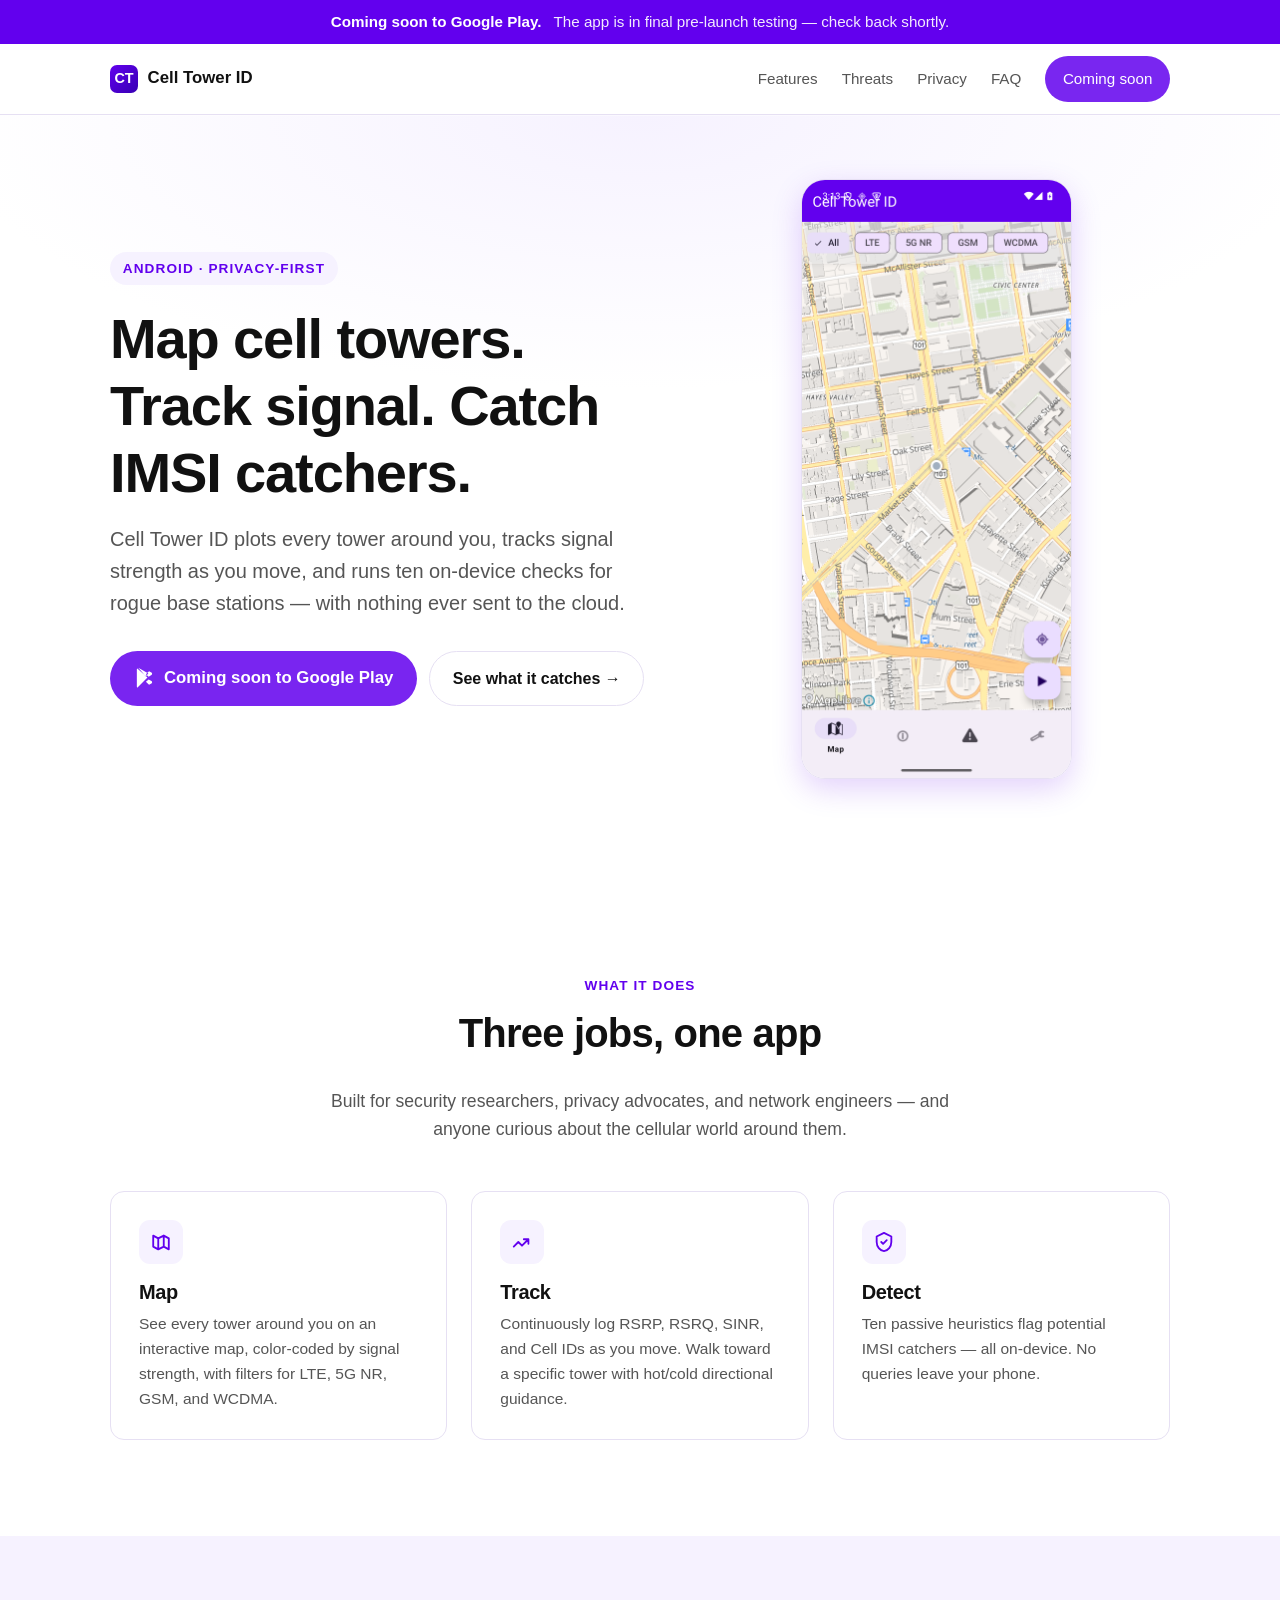
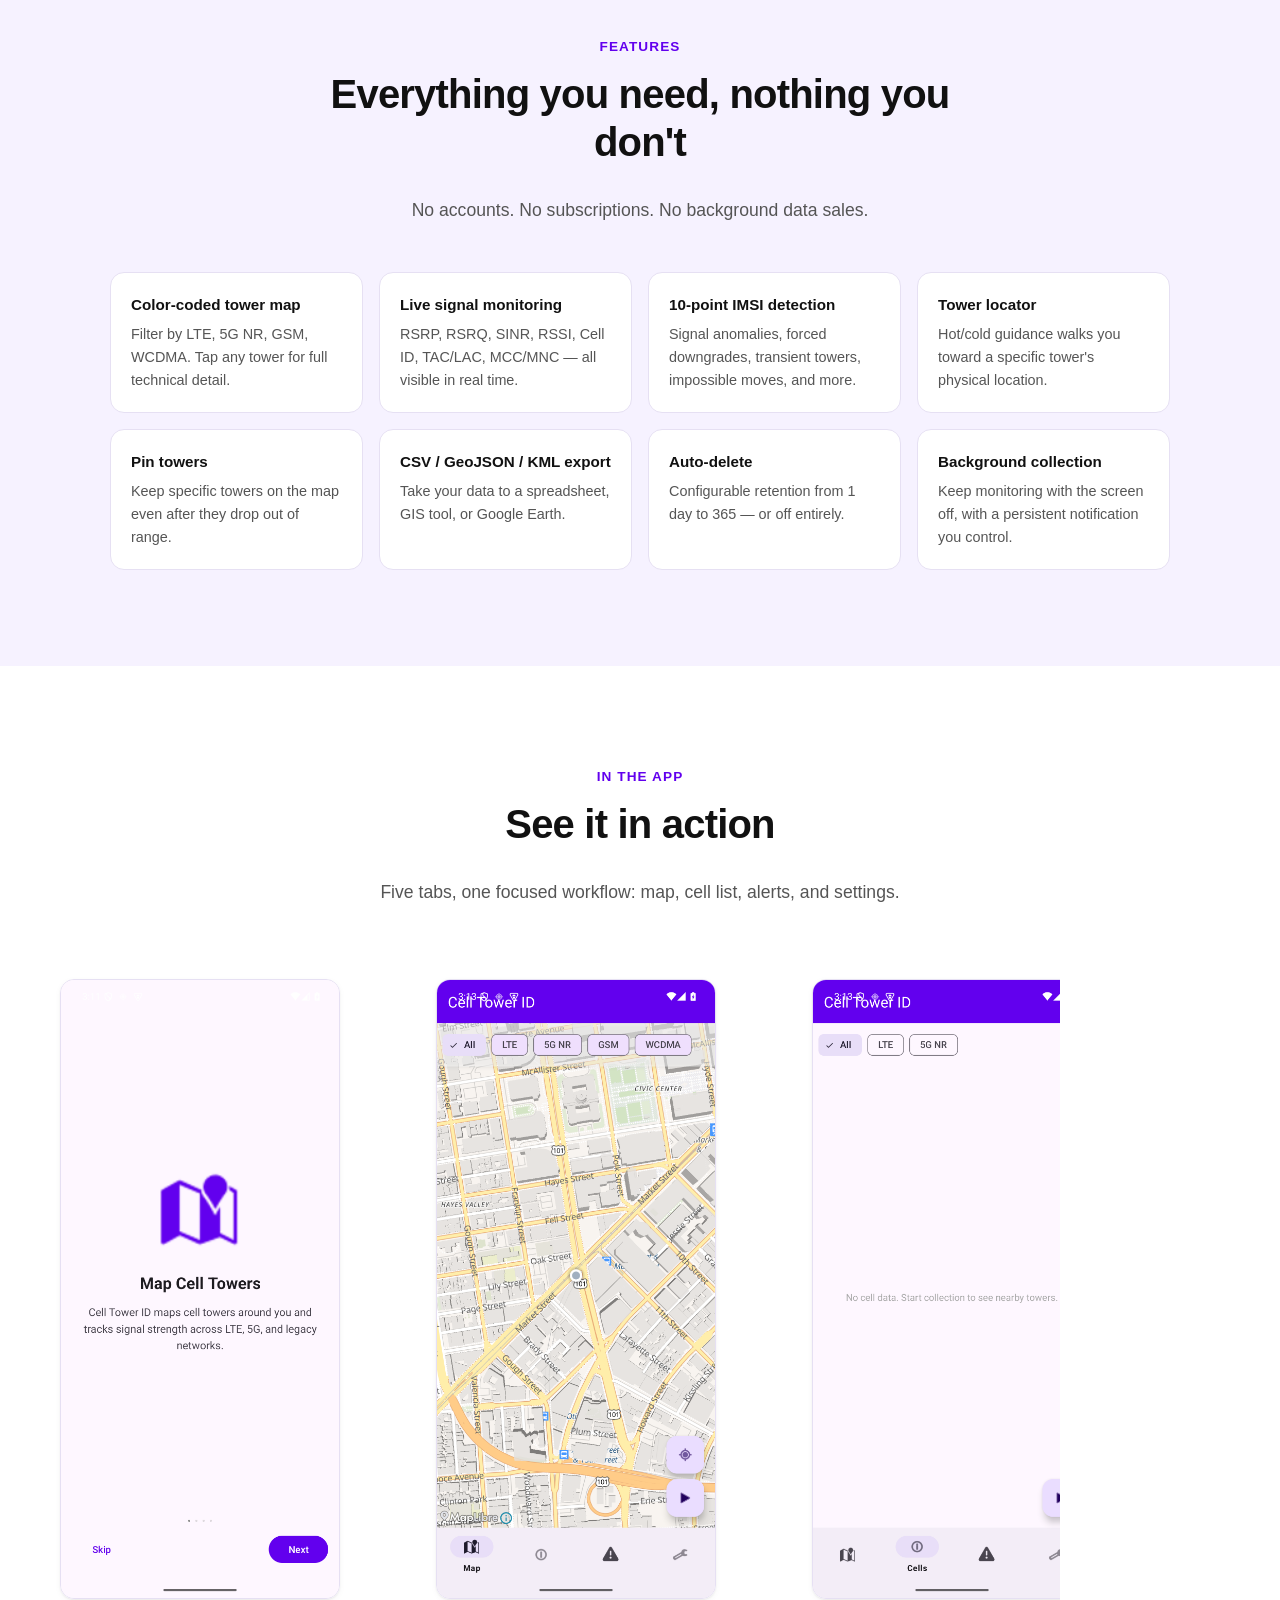
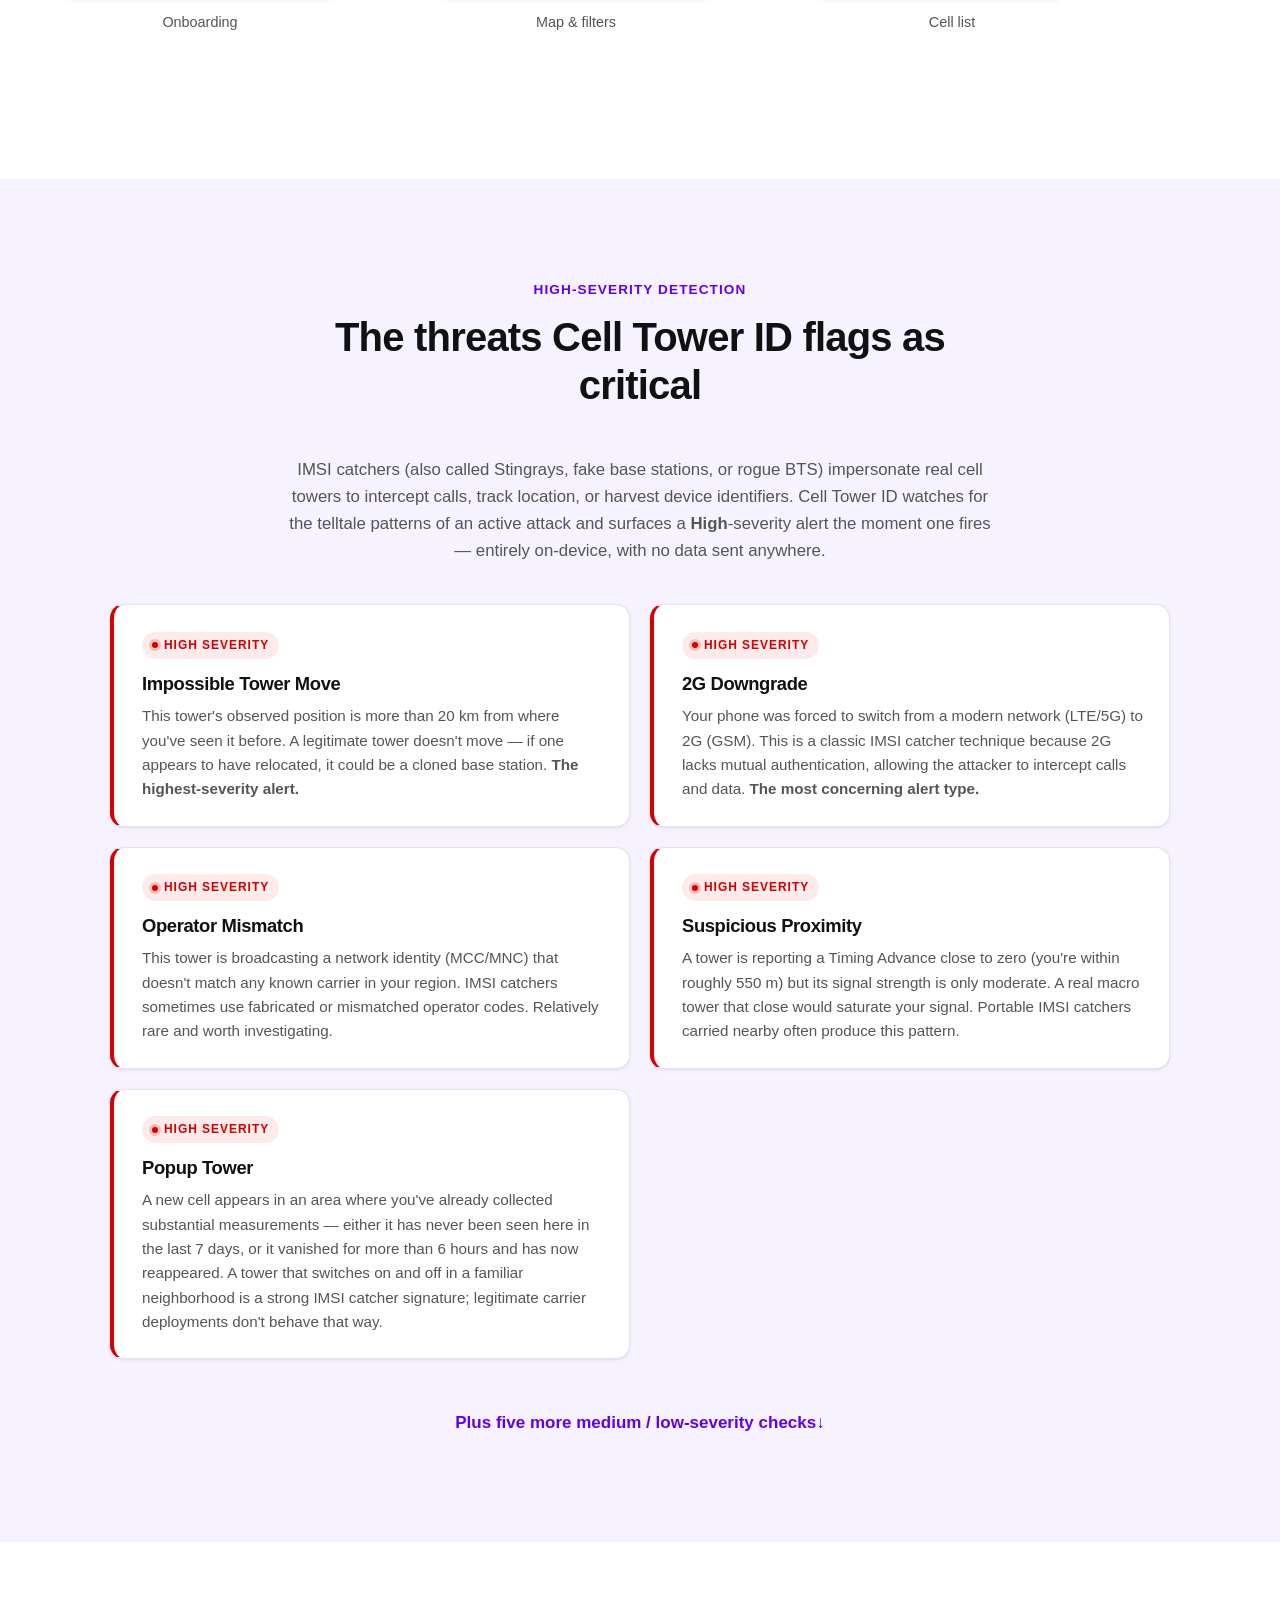
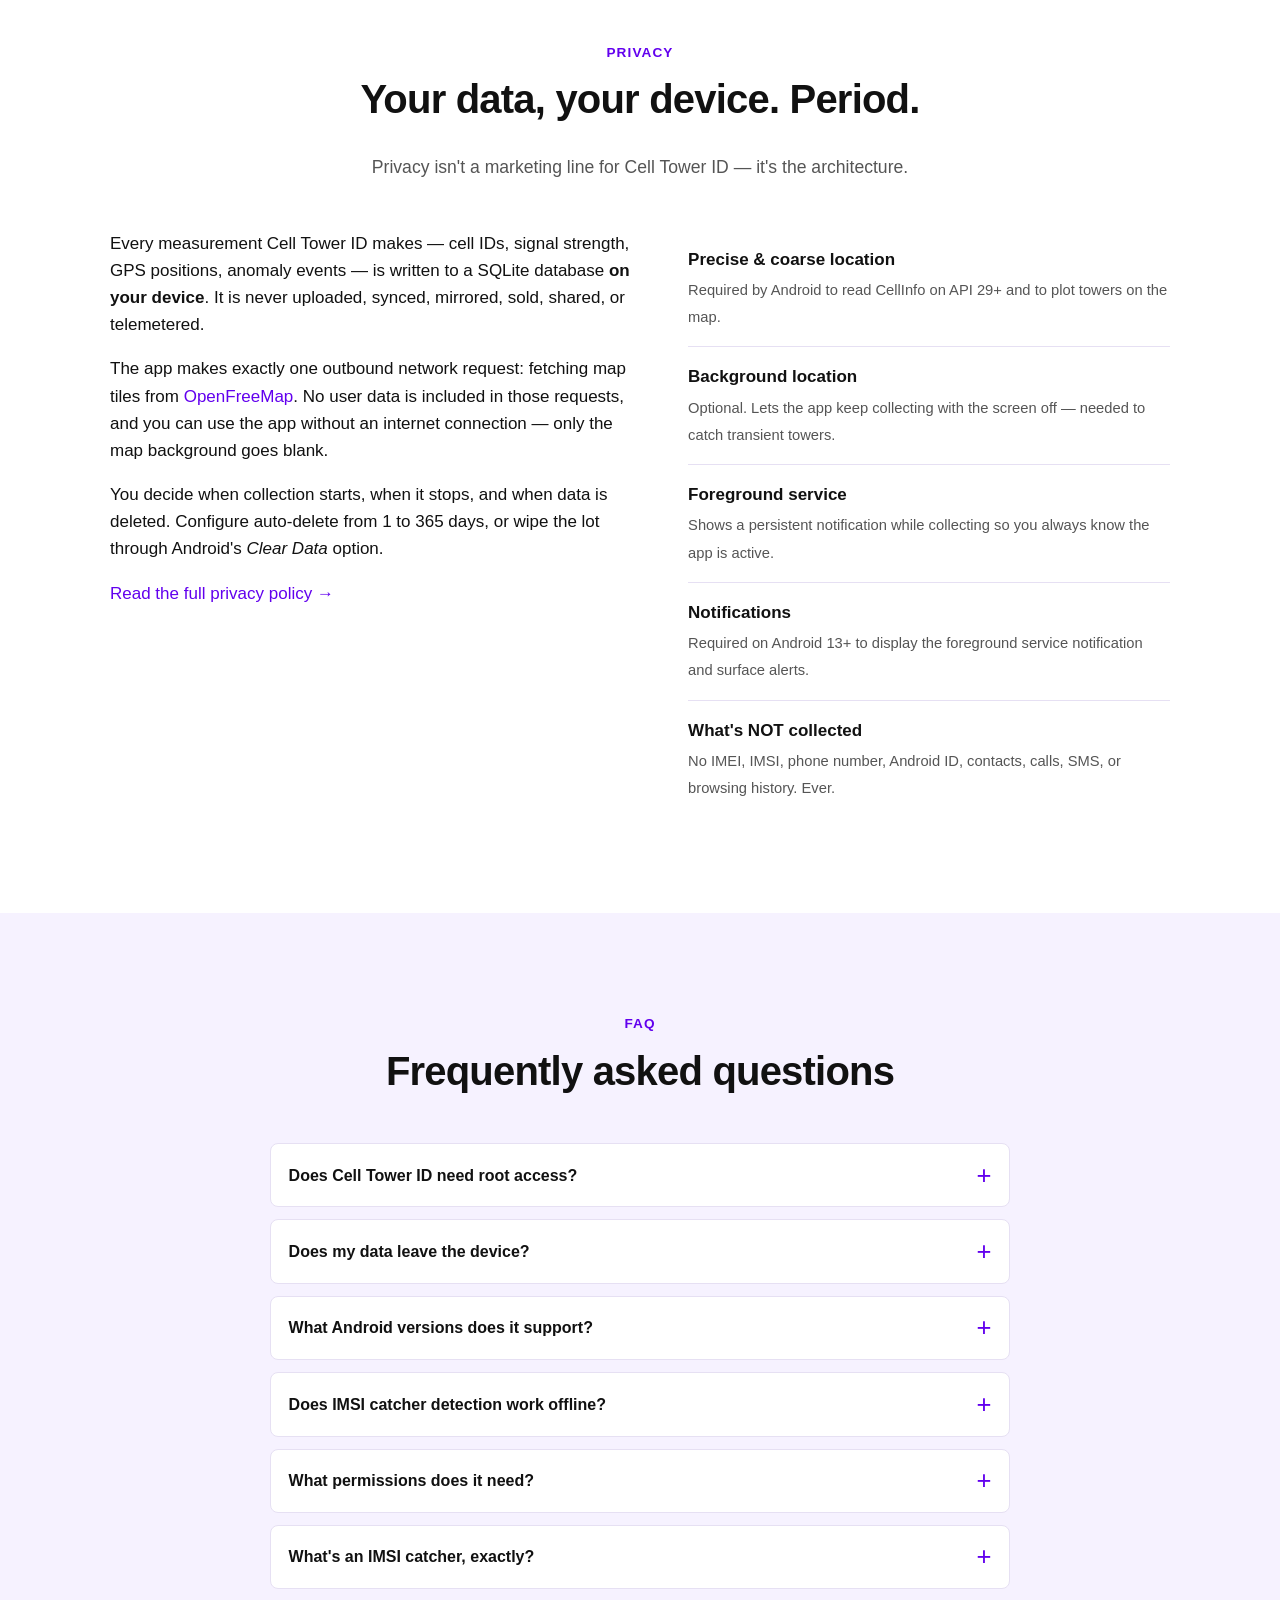
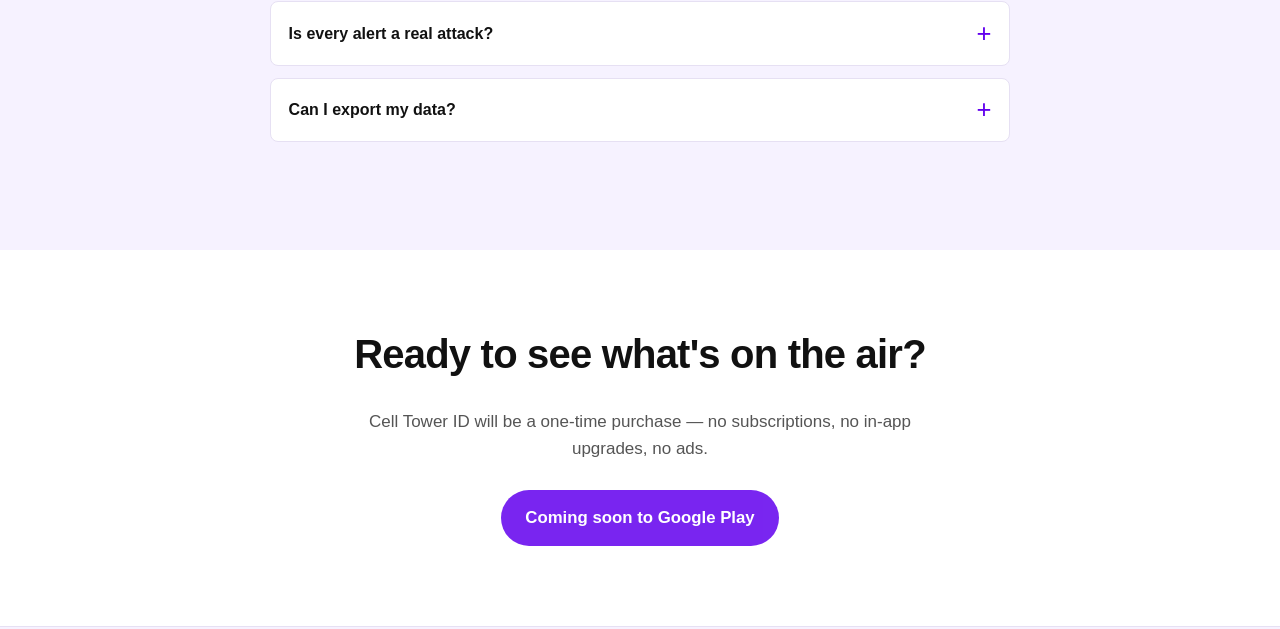
==== commit 27845d42: "Surface POPUP_TOWER on website and docs; add CLAUDE.md sync rule The POPUP_TOWER detector shipped in" ====
--- a/website/index.html
+++ b/website/index.html
@@ -60,7 +60,7 @@
           <h1>Map cell towers. Track signal. Catch IMSI catchers.</h1>
           <p class="hero-tagline">
             Cell Tower ID plots every tower around you, tracks signal strength as you move,
-            and runs nine on-device checks for rogue base stations &mdash; with nothing ever sent to the cloud.
+            and runs ten on-device checks for rogue base stations &mdash; with nothing ever sent to the cloud.
           </p>
           <div class="hero-actions">
             <span class="btn-cta btn-cta-large is-disabled" aria-disabled="true" title="Coming soon to Google Play">
@@ -116,7 +116,7 @@
               <svg viewBox="0 0 24 24" fill="none" stroke="currentColor" stroke-width="2" stroke-linecap="round" stroke-linejoin="round"><path d="M12 2l8 4v6c0 5-3.5 9.4-8 10-4.5-.6-8-5-8-10V6l8-4z"/><path d="M9 12l2 2 4-4"/></svg>
             </div>
             <h3>Detect</h3>
-            <p>Nine passive heuristics flag potential IMSI catchers &mdash; all on-device. No queries leave your phone.</p>
+            <p>Ten passive heuristics flag potential IMSI catchers &mdash; all on-device. No queries leave your phone.</p>
           </article>
         </div>
       </div>
@@ -140,7 +140,7 @@
             <p class="feature-body">RSRP, RSRQ, SINR, RSSI, Cell ID, TAC/LAC, MCC/MNC &mdash; all visible in real time.</p>
           </div>
           <div class="feature">
-            <div class="feature-title">9-point IMSI detection</div>
+            <div class="feature-title">10-point IMSI detection</div>
             <p class="feature-body">Signal anomalies, forced downgrades, transient towers, impossible moves, and more.</p>
           </div>
           <div class="feature">
@@ -242,6 +242,12 @@
             <p>A tower is reporting a Timing Advance close to zero (you're within roughly 550&nbsp;m) but its signal strength is only moderate. A real macro tower that close would saturate your signal. Portable IMSI catchers carried nearby often produce this pattern.</p>
           </article>
 
+          <article class="threat">
+            <span class="threat-badge">High severity</span>
+            <h3>Popup Tower</h3>
+            <p>A new cell appears in an area where you've already collected substantial measurements &mdash; either it has never been seen here in the last 7 days, or it vanished for more than 6 hours and has now reappeared. A tower that switches on and off in a familiar neighborhood is a strong IMSI catcher signature; legitimate carrier deployments don't behave that way.</p>
+          </article>
+
         </div>
 
         <details class="threats-extra">
@@ -346,7 +352,7 @@
           <details>
             <summary>Does IMSI catcher detection work offline?</summary>
             <div class="faq-body">
-              <p>Yes. All nine detection heuristics run entirely on-device with zero network requests. Map tiles need an internet connection to render the background, but if you're offline you'll just see a blank map &mdash; detection keeps running.</p>
+              <p>Yes. All ten detection heuristics run entirely on-device with zero network requests. Map tiles need an internet connection to render the background, but if you're offline you'll just see a blank map &mdash; detection keeps running.</p>
             </div>
           </details>
 
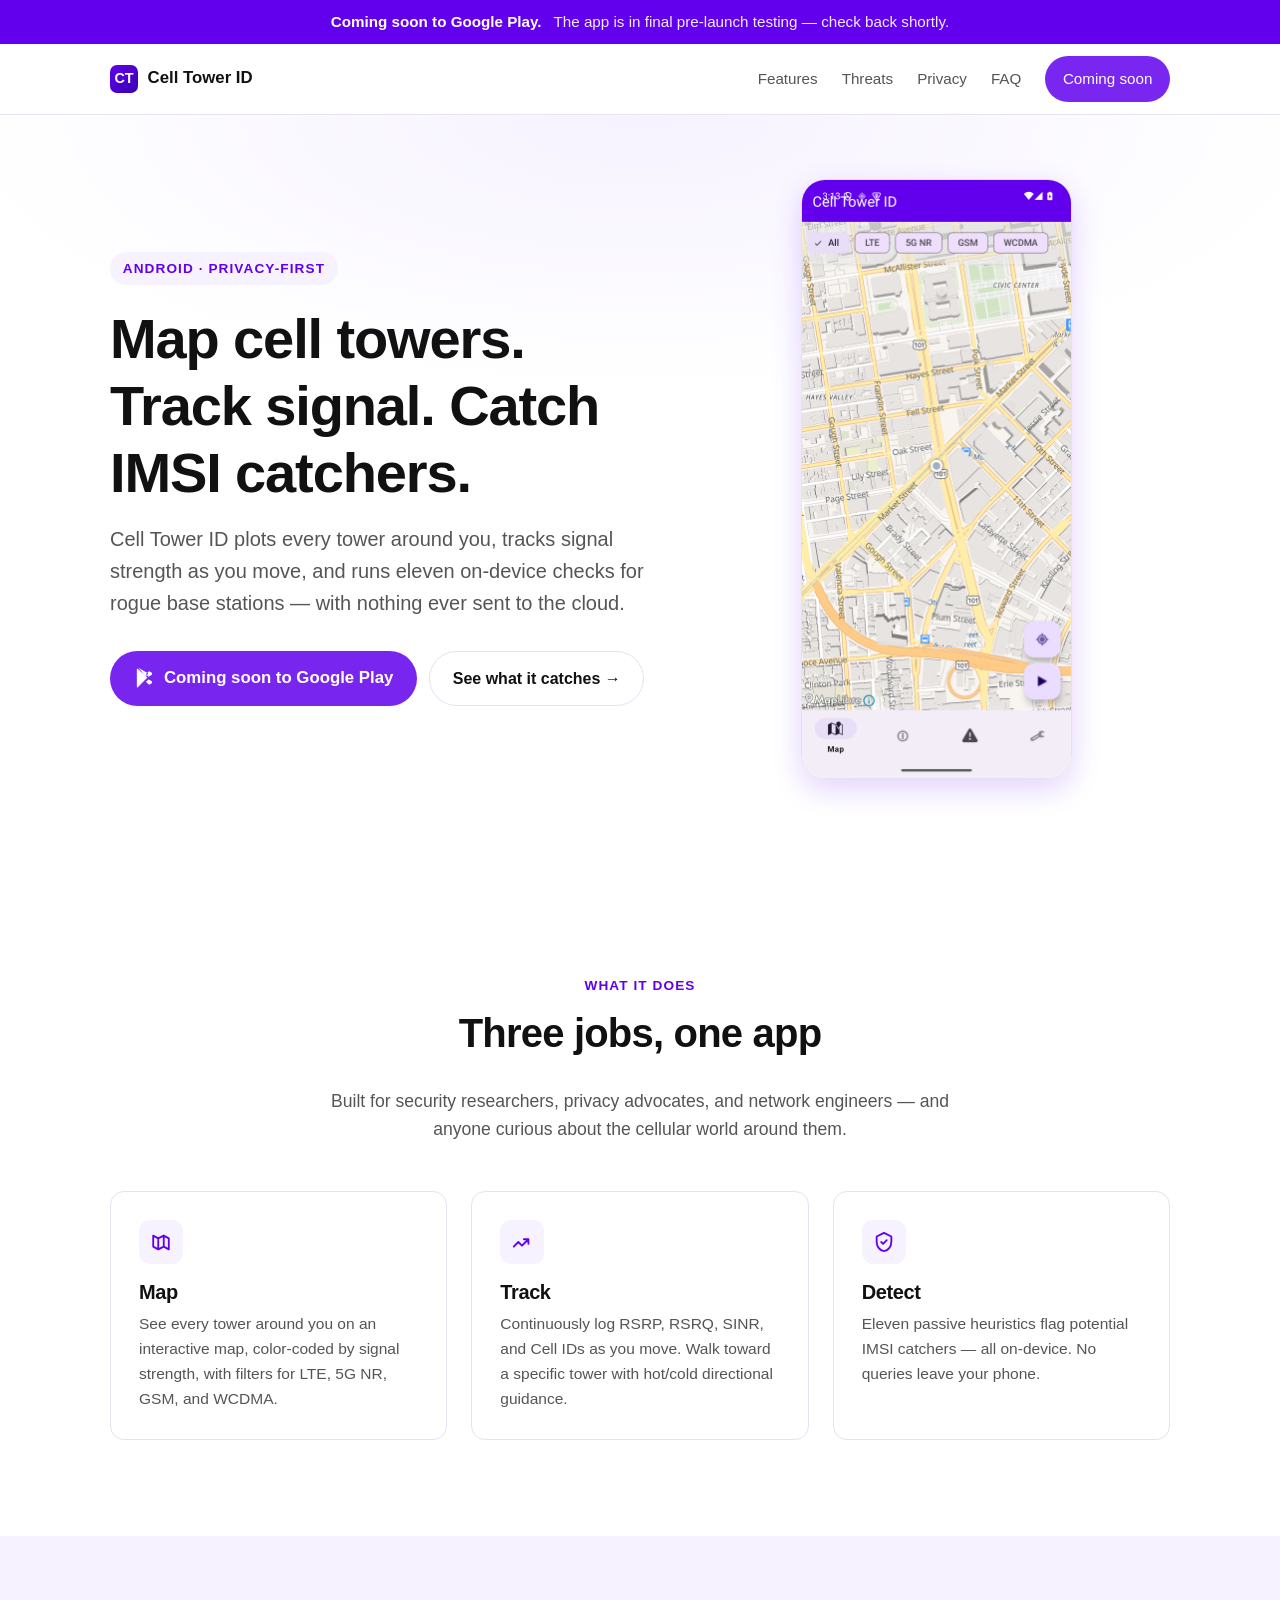
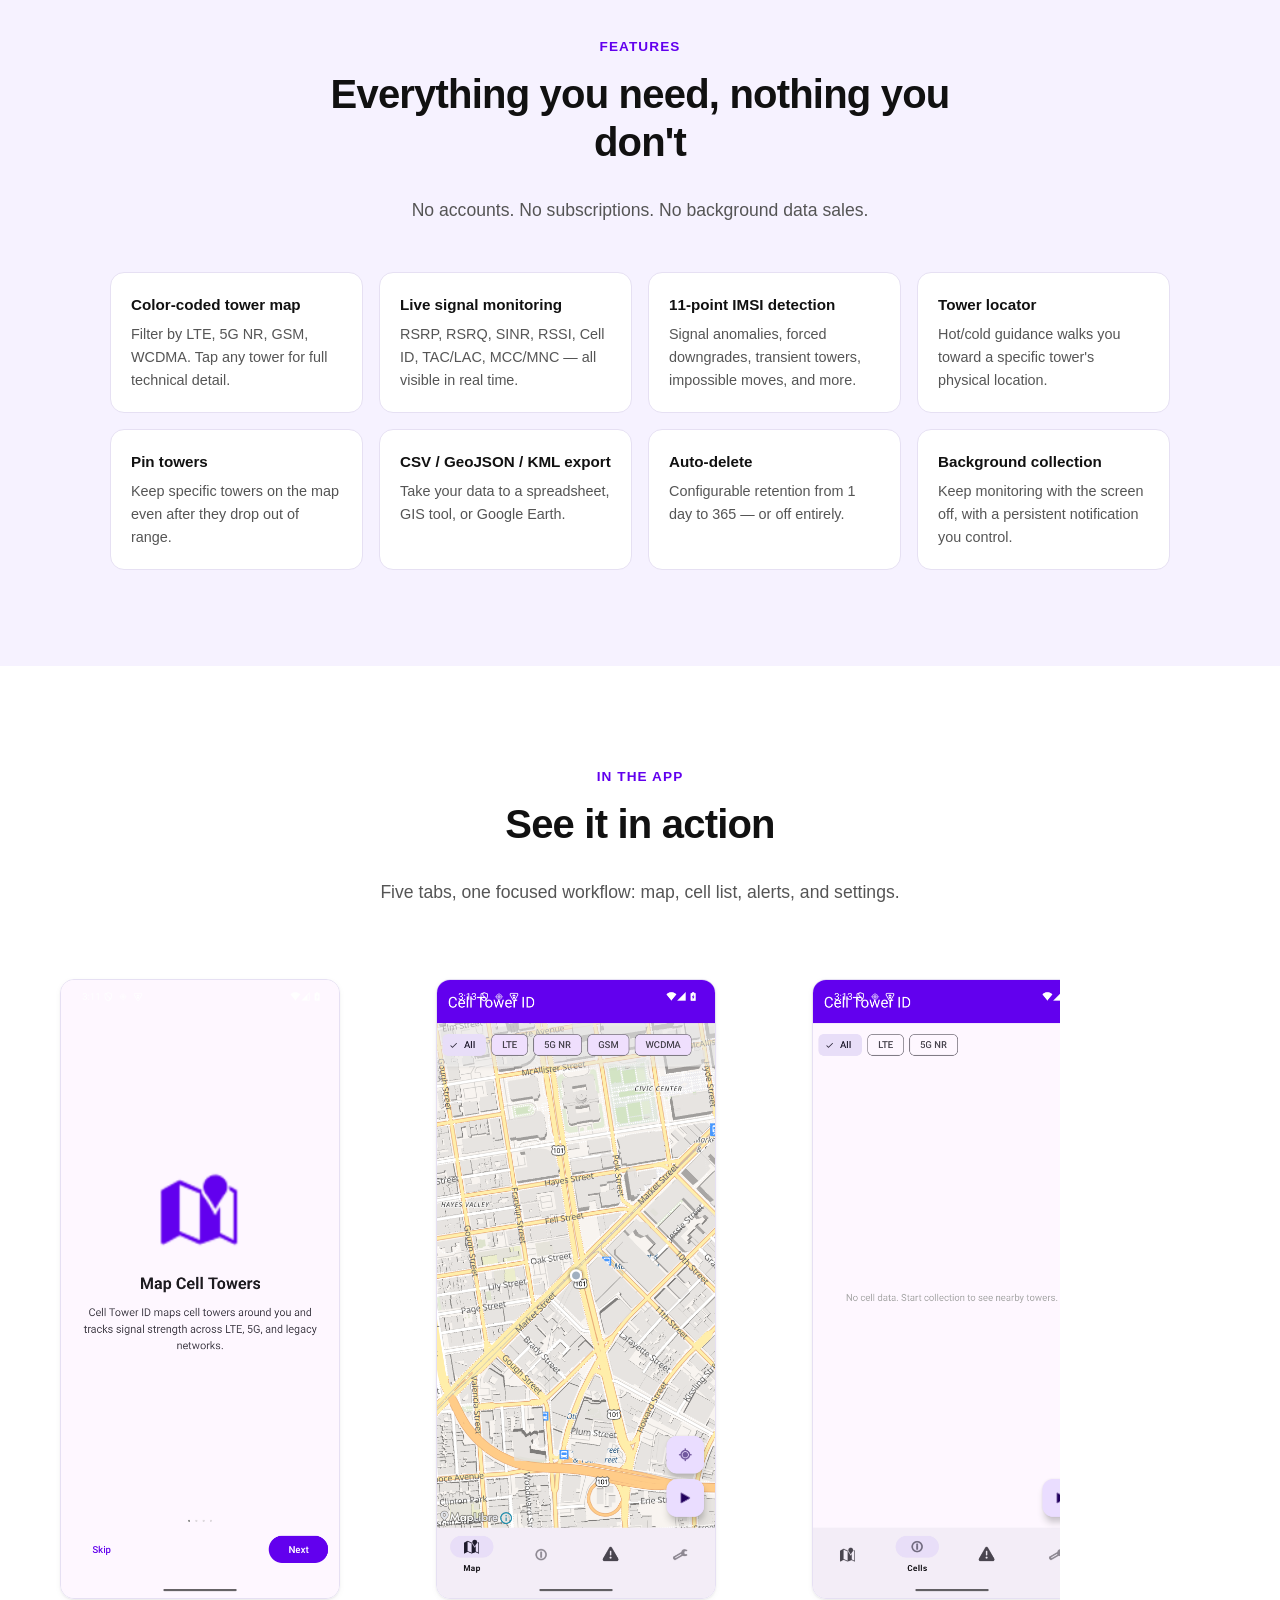
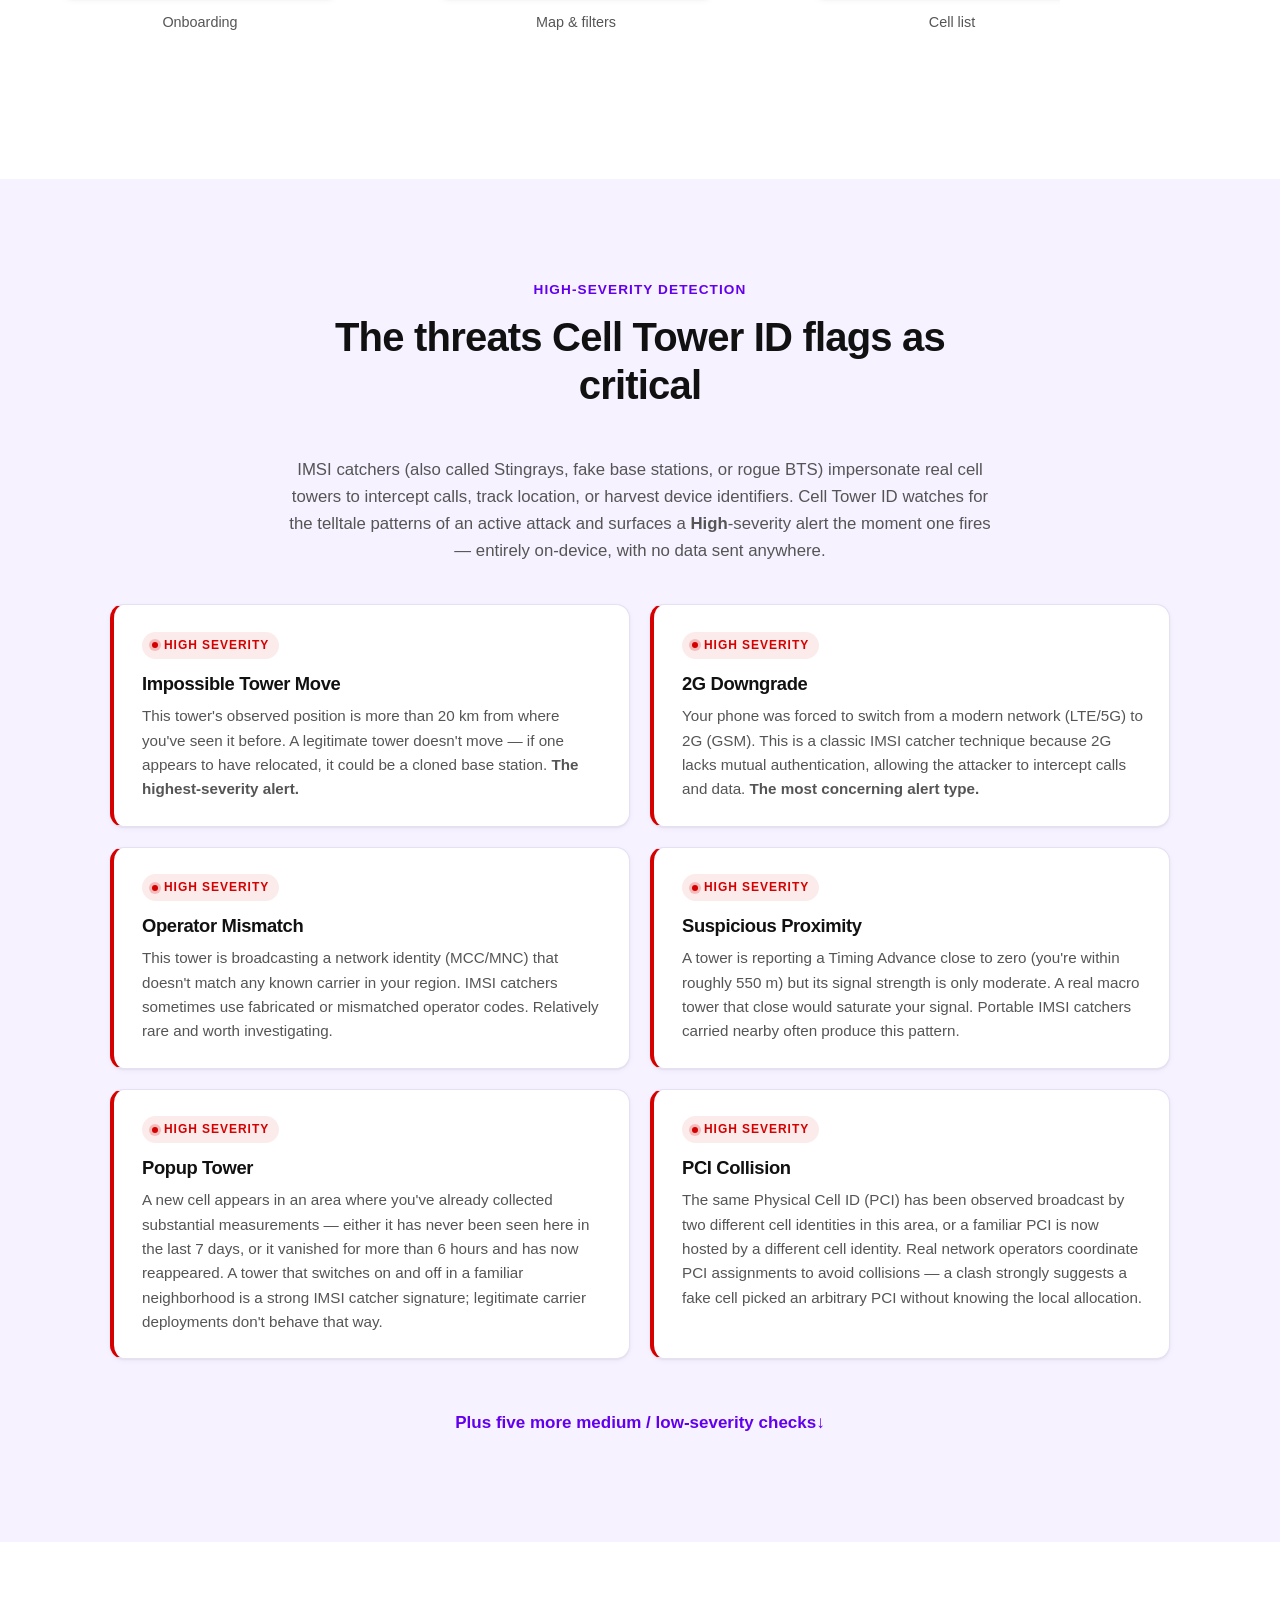
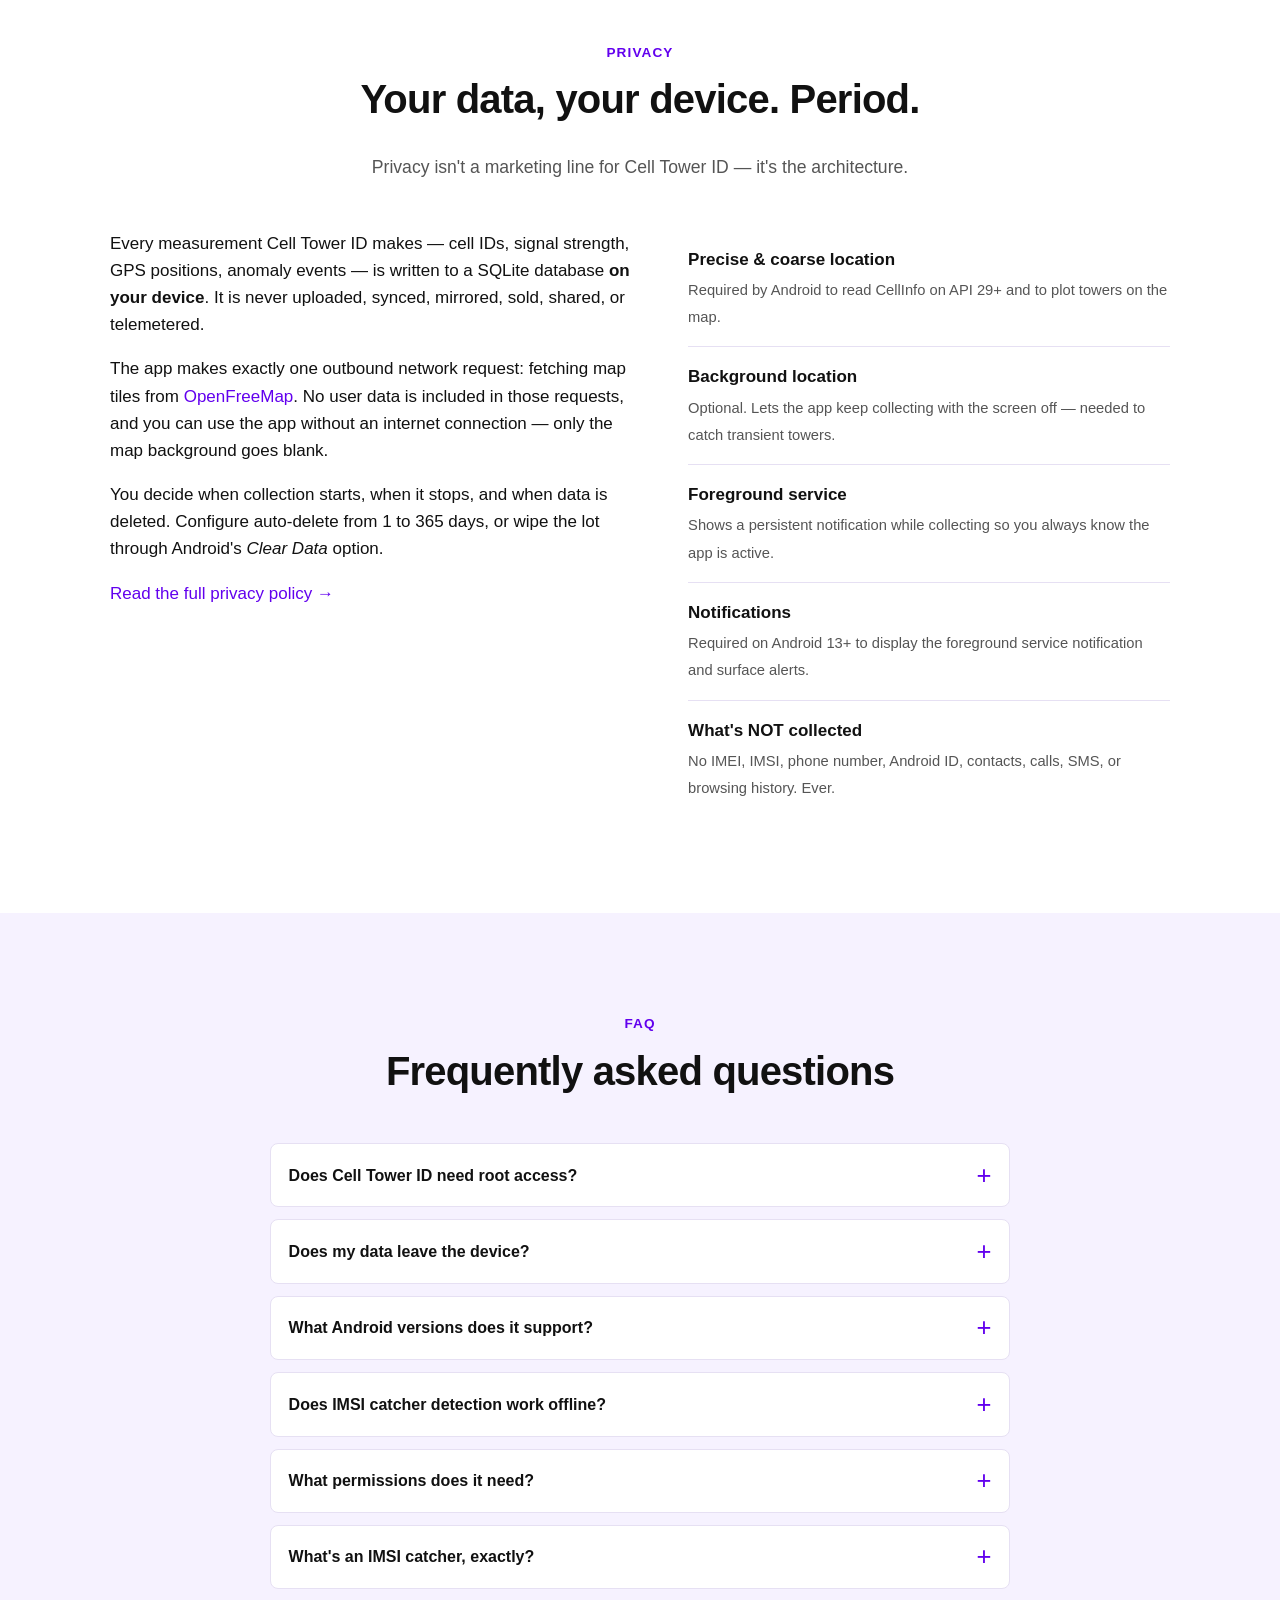
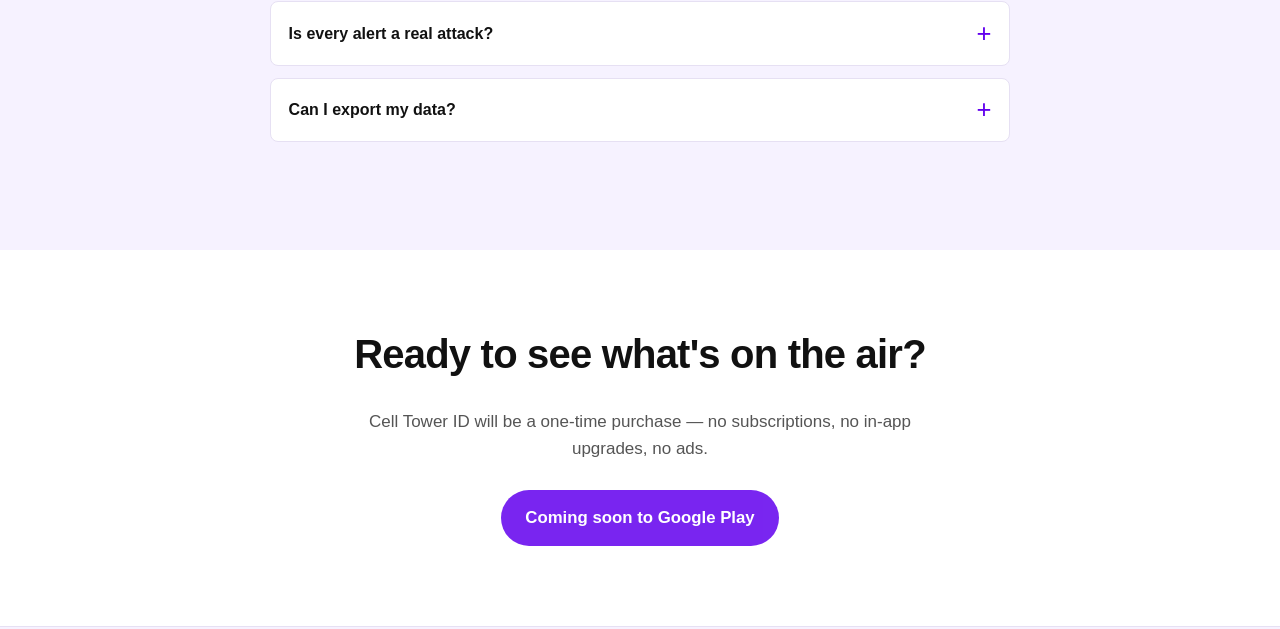
==== commit 2a4319c1: "Implement PCI_COLLISION detector Flips the design from PR #32 into a shipped detector. Real LTE/NR n" ====
--- a/website/index.html
+++ b/website/index.html
@@ -60,7 +60,7 @@
           <h1>Map cell towers. Track signal. Catch IMSI catchers.</h1>
           <p class="hero-tagline">
             Cell Tower ID plots every tower around you, tracks signal strength as you move,
-            and runs ten on-device checks for rogue base stations &mdash; with nothing ever sent to the cloud.
+            and runs eleven on-device checks for rogue base stations &mdash; with nothing ever sent to the cloud.
           </p>
           <div class="hero-actions">
             <span class="btn-cta btn-cta-large is-disabled" aria-disabled="true" title="Coming soon to Google Play">
@@ -116,7 +116,7 @@
               <svg viewBox="0 0 24 24" fill="none" stroke="currentColor" stroke-width="2" stroke-linecap="round" stroke-linejoin="round"><path d="M12 2l8 4v6c0 5-3.5 9.4-8 10-4.5-.6-8-5-8-10V6l8-4z"/><path d="M9 12l2 2 4-4"/></svg>
             </div>
             <h3>Detect</h3>
-            <p>Ten passive heuristics flag potential IMSI catchers &mdash; all on-device. No queries leave your phone.</p>
+            <p>Eleven passive heuristics flag potential IMSI catchers &mdash; all on-device. No queries leave your phone.</p>
           </article>
         </div>
       </div>
@@ -140,7 +140,7 @@
             <p class="feature-body">RSRP, RSRQ, SINR, RSSI, Cell ID, TAC/LAC, MCC/MNC &mdash; all visible in real time.</p>
           </div>
           <div class="feature">
-            <div class="feature-title">10-point IMSI detection</div>
+            <div class="feature-title">11-point IMSI detection</div>
             <p class="feature-body">Signal anomalies, forced downgrades, transient towers, impossible moves, and more.</p>
           </div>
           <div class="feature">
@@ -248,6 +248,12 @@
             <p>A new cell appears in an area where you've already collected substantial measurements &mdash; either it has never been seen here in the last 7 days, or it vanished for more than 6 hours and has now reappeared. A tower that switches on and off in a familiar neighborhood is a strong IMSI catcher signature; legitimate carrier deployments don't behave that way.</p>
           </article>
 
+          <article class="threat">
+            <span class="threat-badge">High severity</span>
+            <h3>PCI Collision</h3>
+            <p>The same Physical Cell ID (PCI) has been observed broadcast by two different cell identities in this area, or a familiar PCI is now hosted by a different cell identity. Real network operators coordinate PCI assignments to avoid collisions &mdash; a clash strongly suggests a fake cell picked an arbitrary PCI without knowing the local allocation.</p>
+          </article>
+
         </div>
 
         <details class="threats-extra">
@@ -352,7 +358,7 @@
           <details>
             <summary>Does IMSI catcher detection work offline?</summary>
             <div class="faq-body">
-              <p>Yes. All ten detection heuristics run entirely on-device with zero network requests. Map tiles need an internet connection to render the background, but if you're offline you'll just see a blank map &mdash; detection keeps running.</p>
+              <p>Yes. All eleven detection heuristics run entirely on-device with zero network requests. Map tiles need an internet connection to render the background, but if you're offline you'll just see a blank map &mdash; detection keeps running.</p>
             </div>
           </details>
 
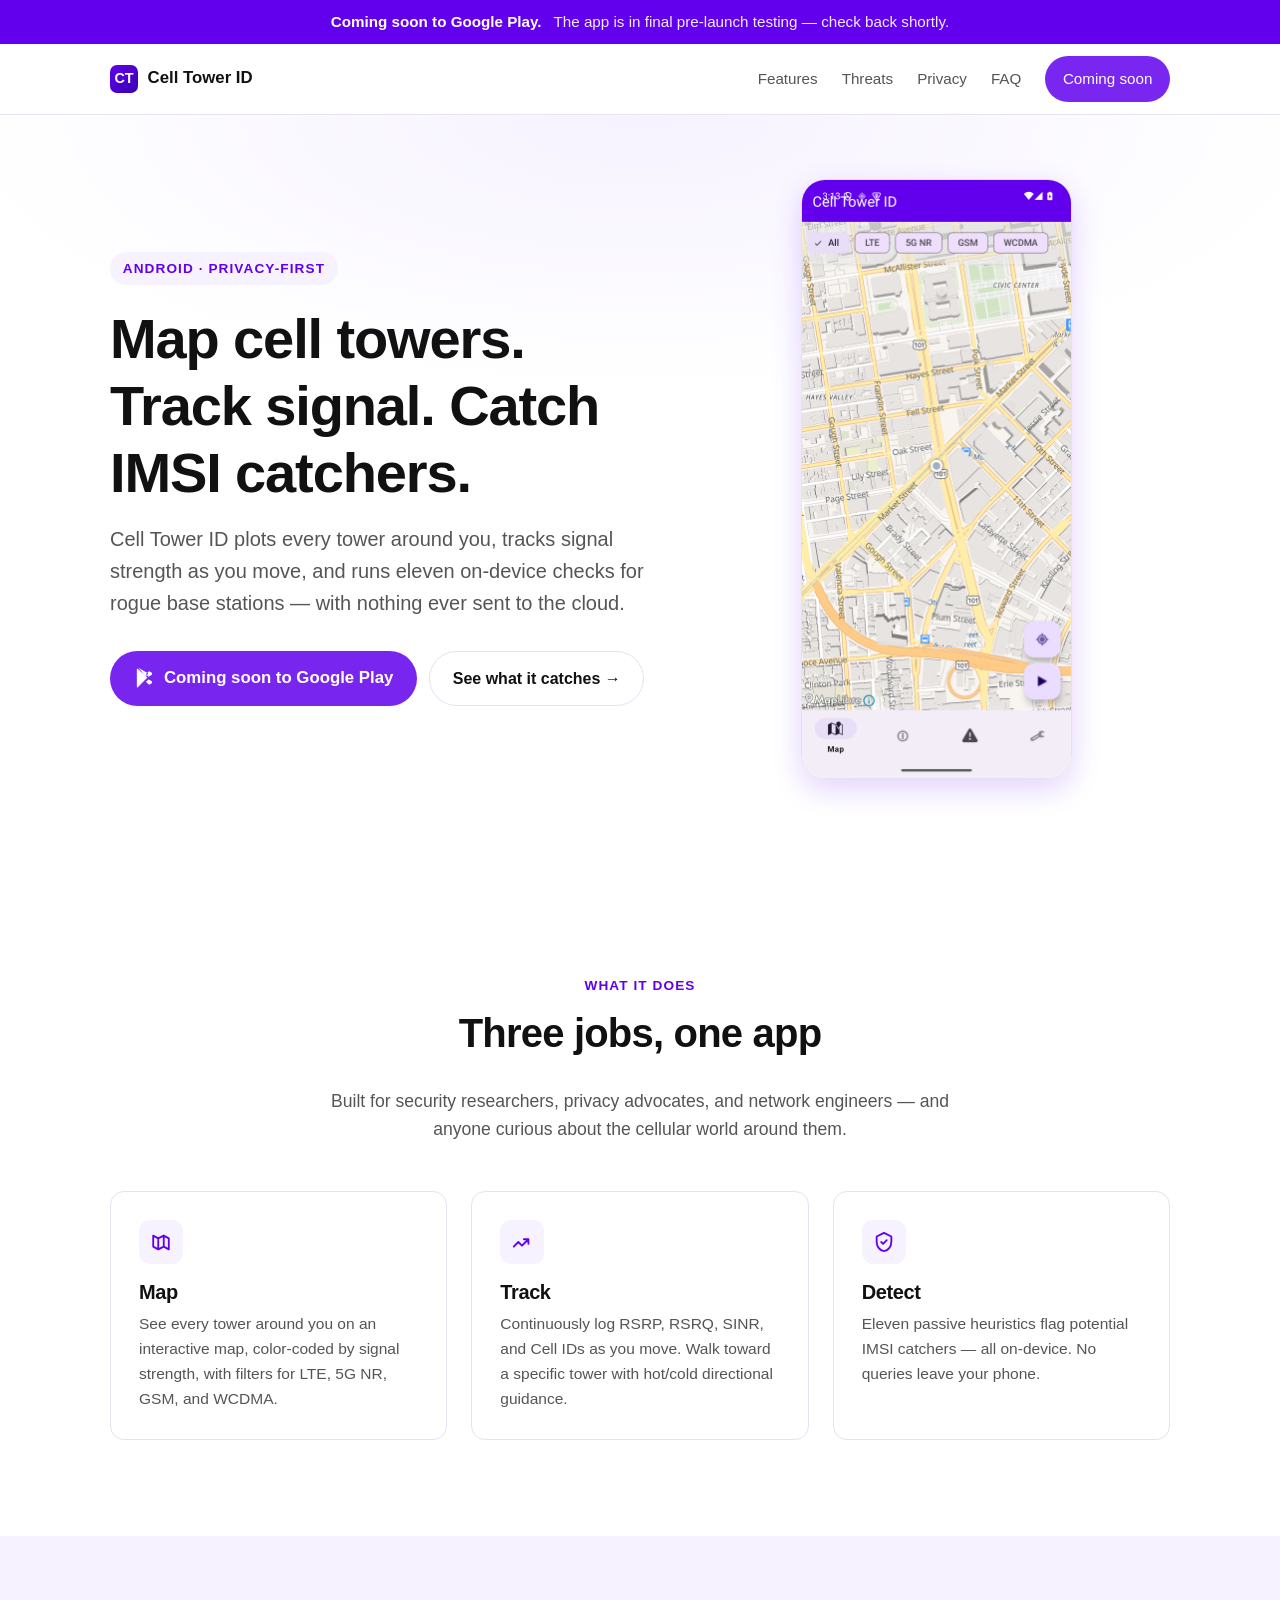
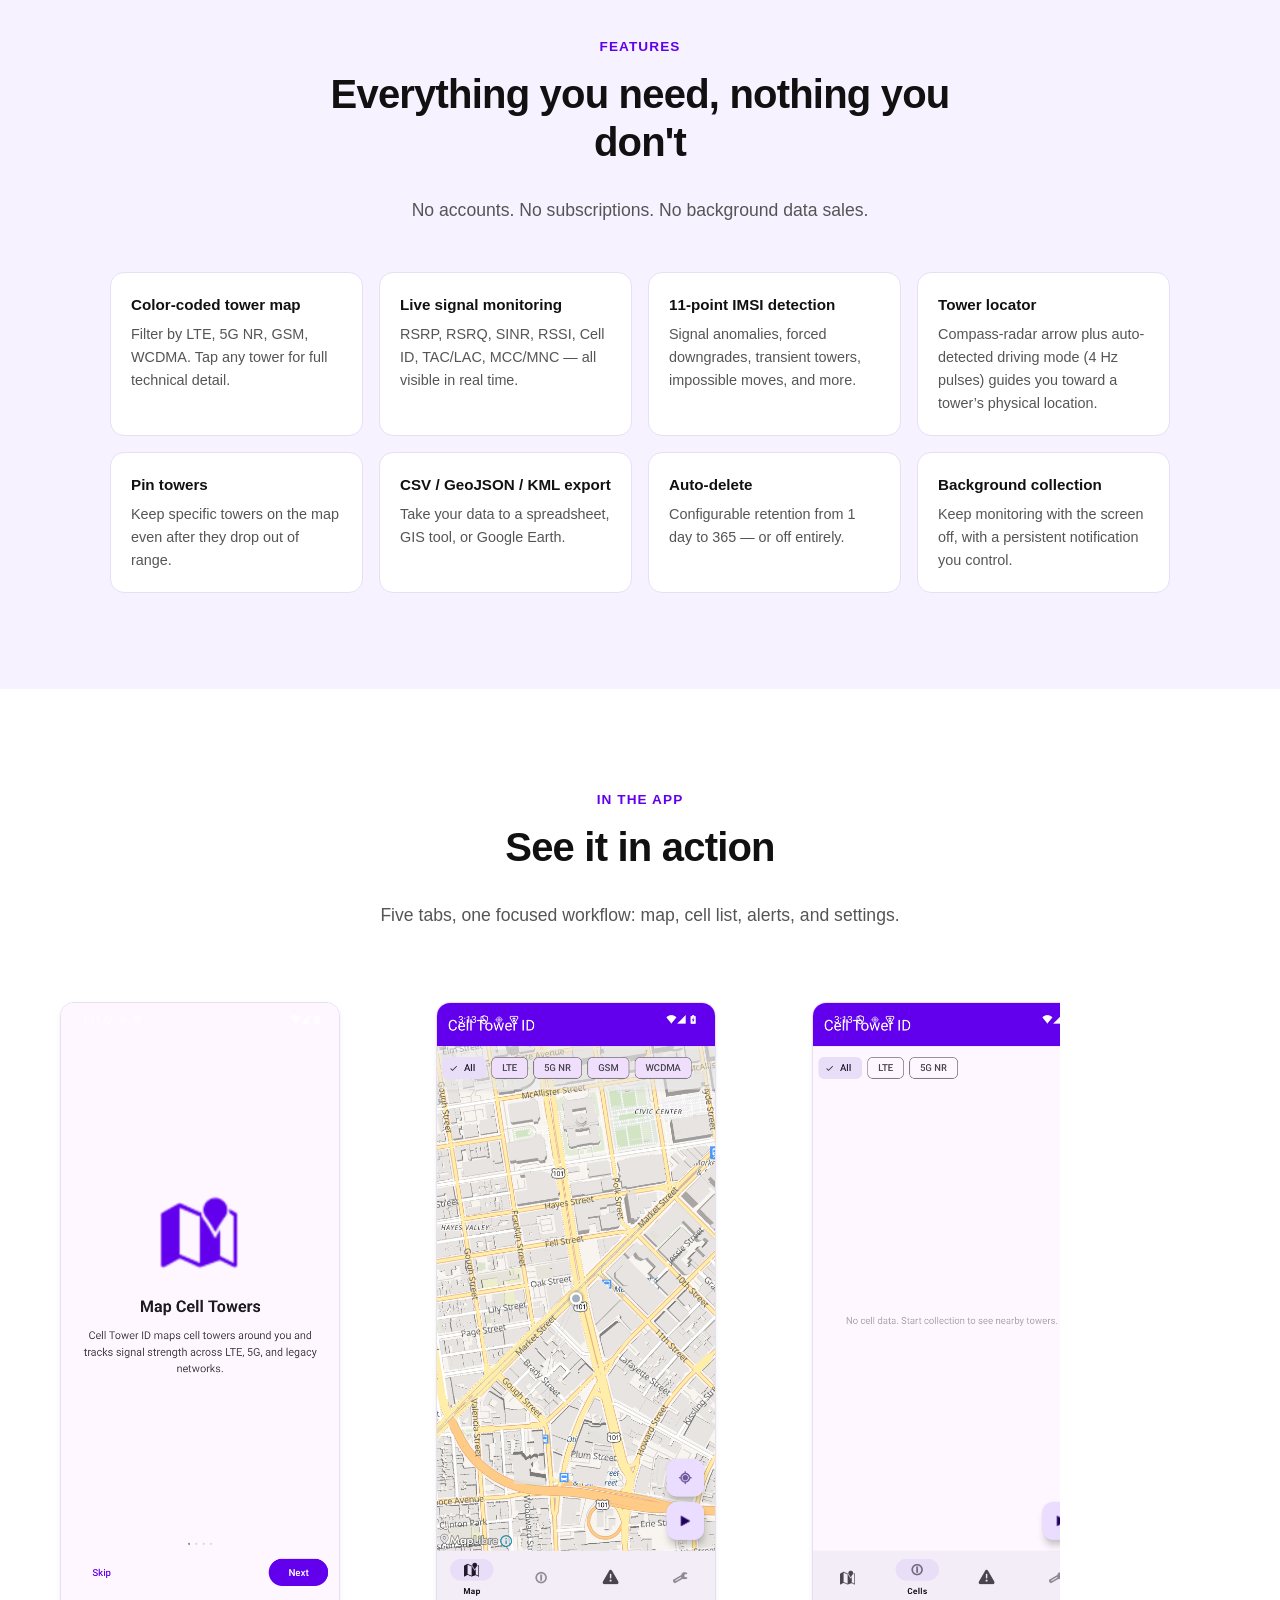
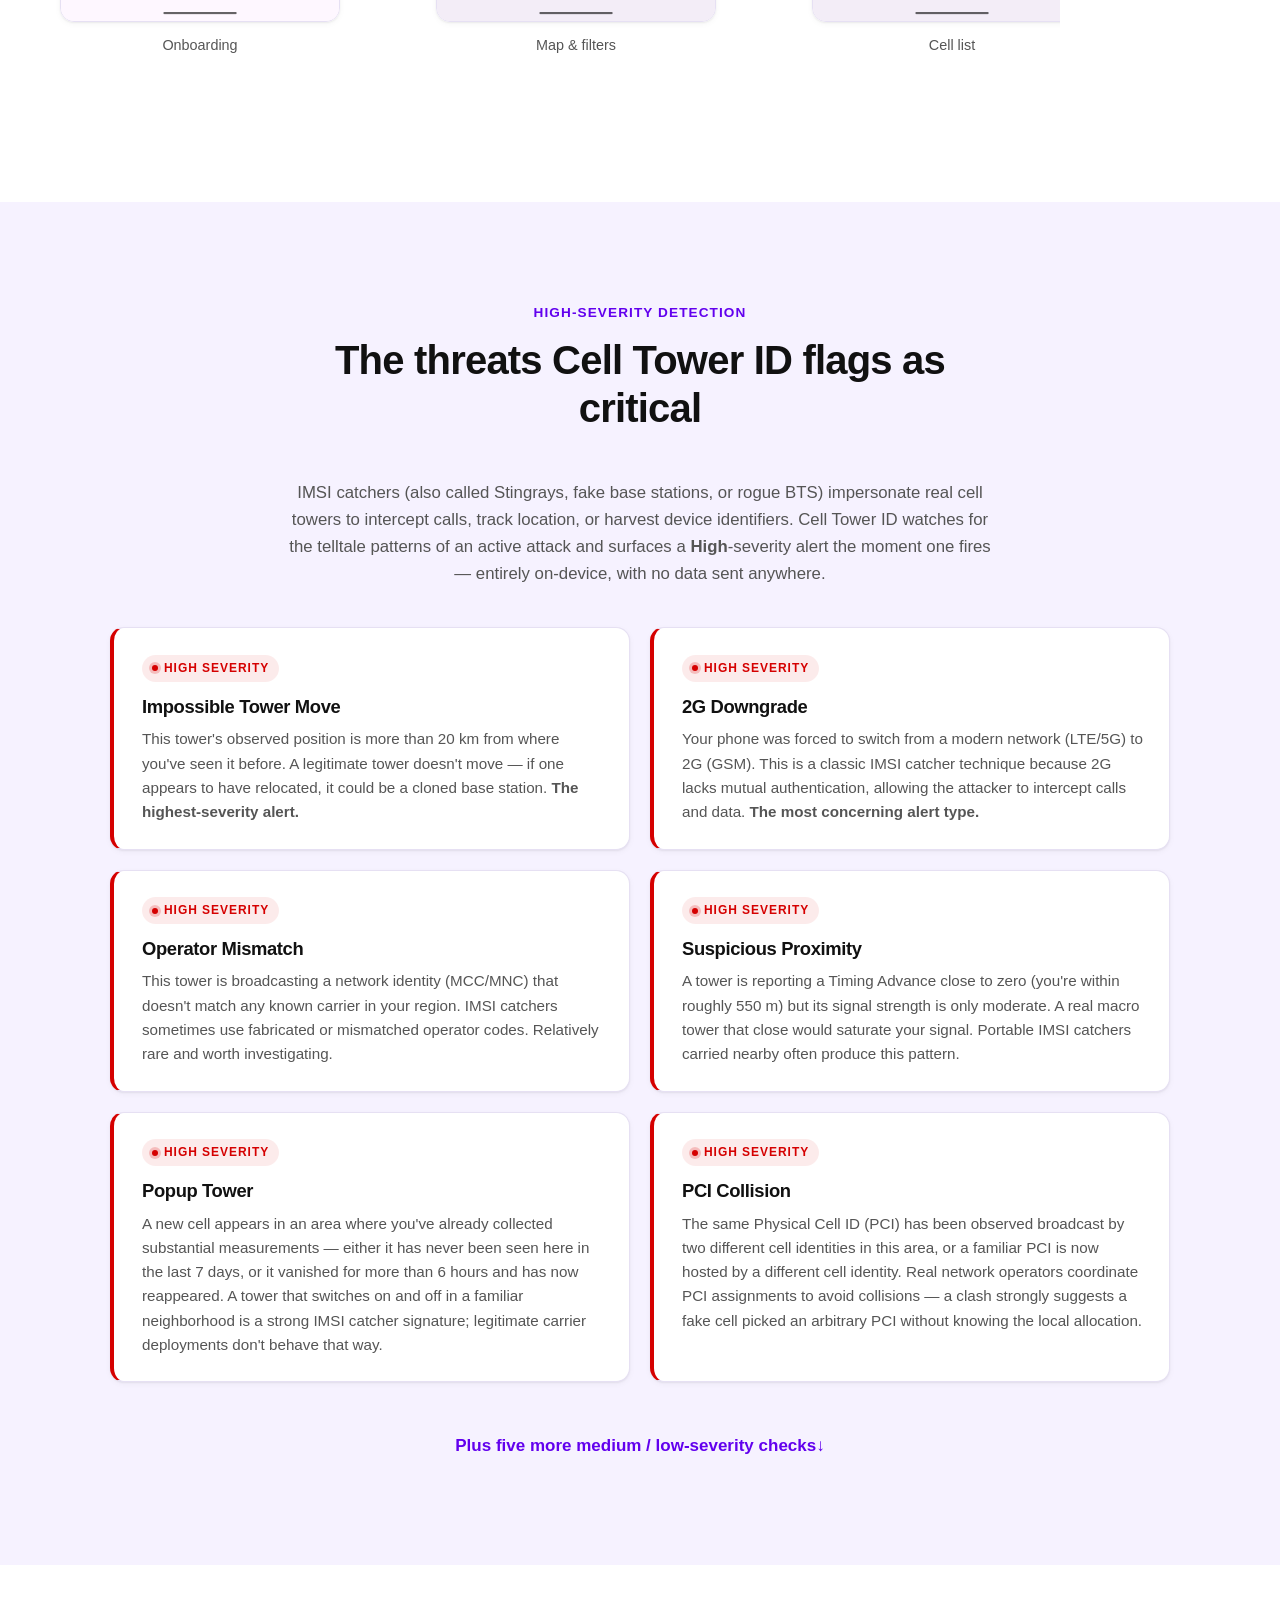
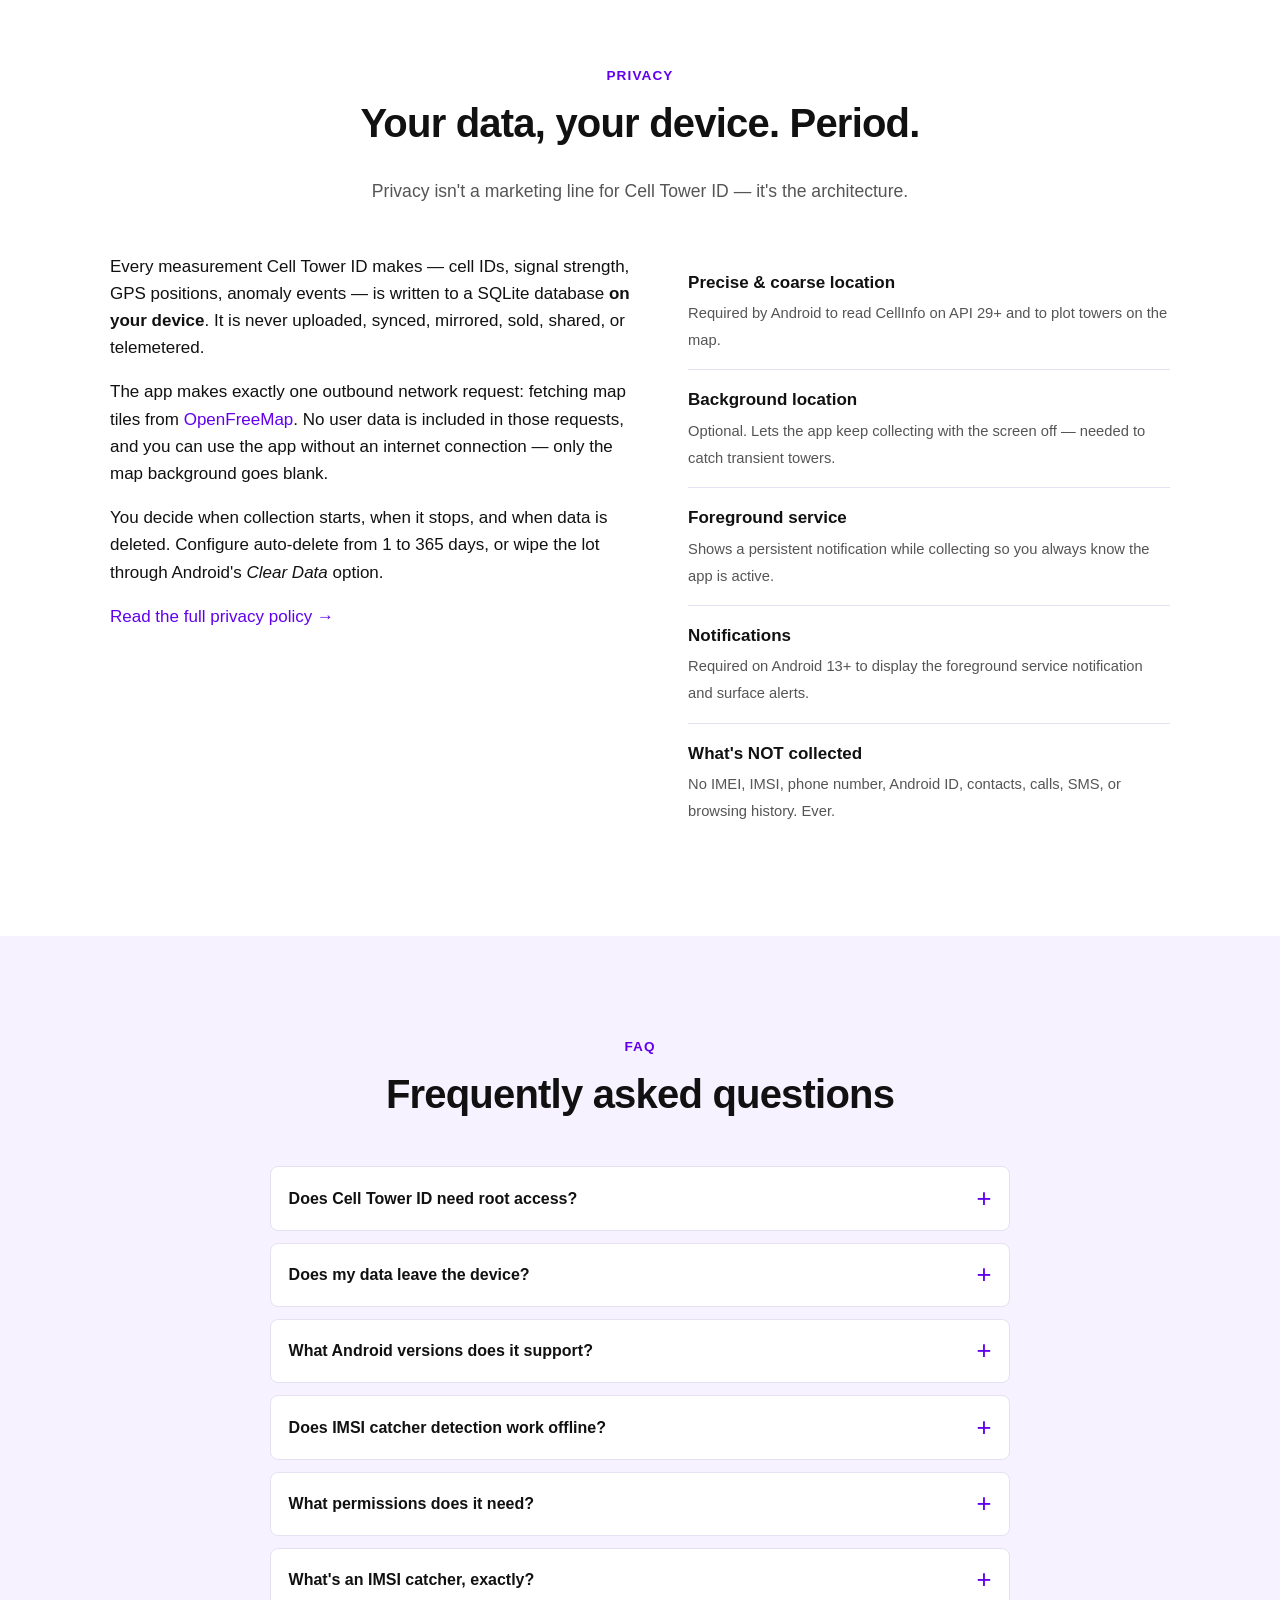
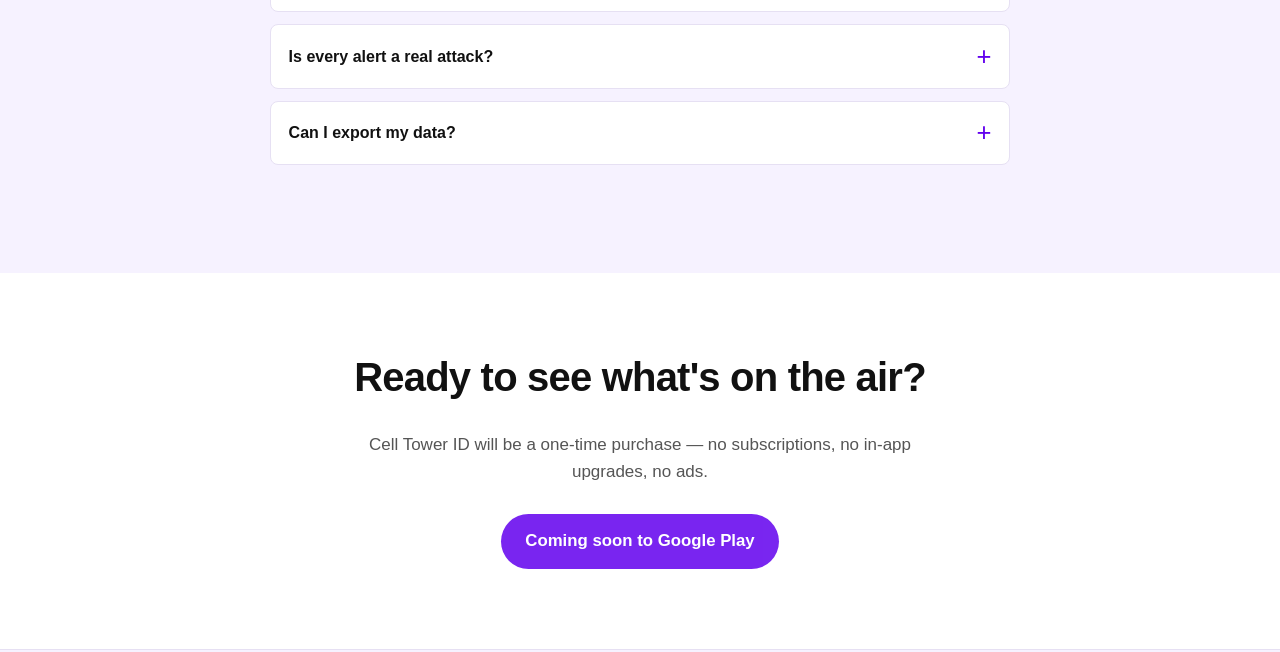
==== commit 2abf9eea: "Add driving mode and radar-style direction to Locate Tower The locate feature polled cell signal at " ====
--- a/website/index.html
+++ b/website/index.html
@@ -145,7 +145,7 @@
           </div>
           <div class="feature">
             <div class="feature-title">Tower locator</div>
-            <p class="feature-body">Hot/cold guidance walks you toward a specific tower's physical location.</p>
+            <p class="feature-body">Compass-radar arrow plus auto-detected driving mode (4&nbsp;Hz pulses) guides you toward a tower&rsquo;s physical location.</p>
           </div>
           <div class="feature">
             <div class="feature-title">Pin towers</div>
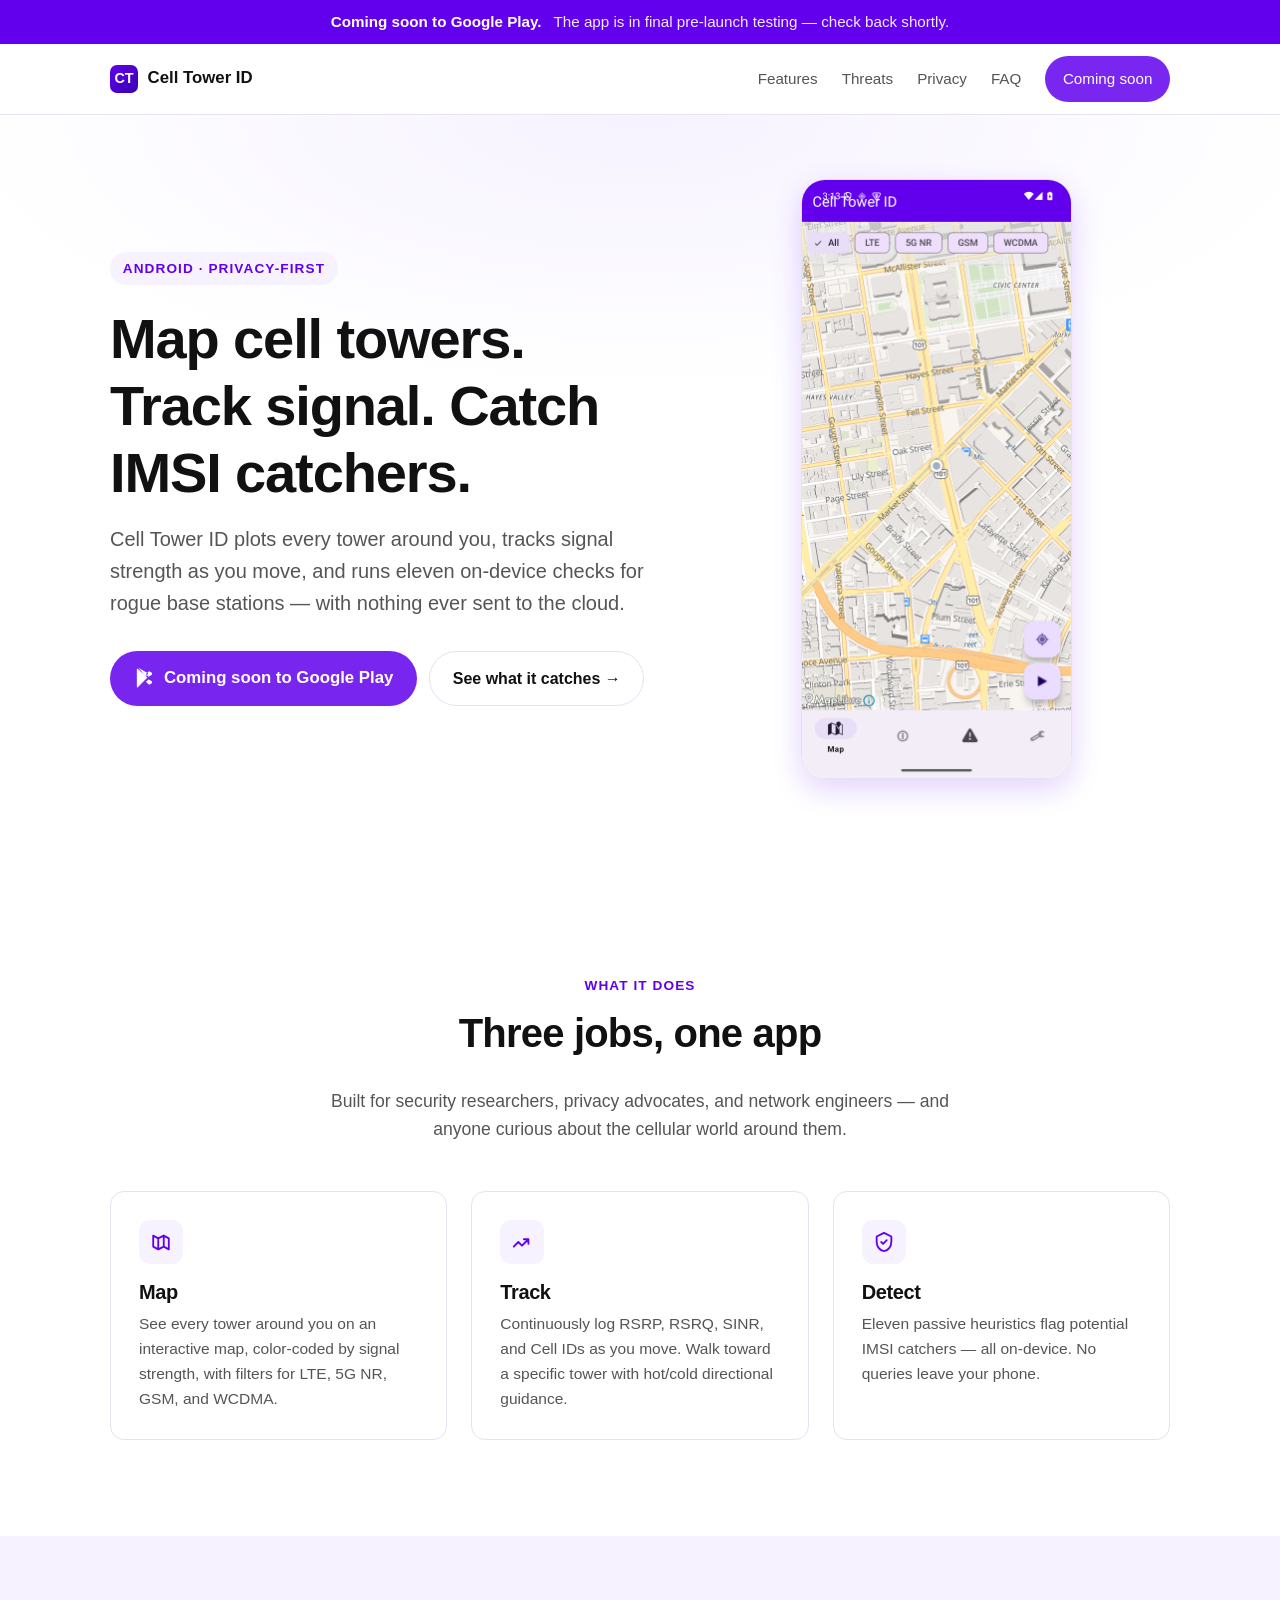
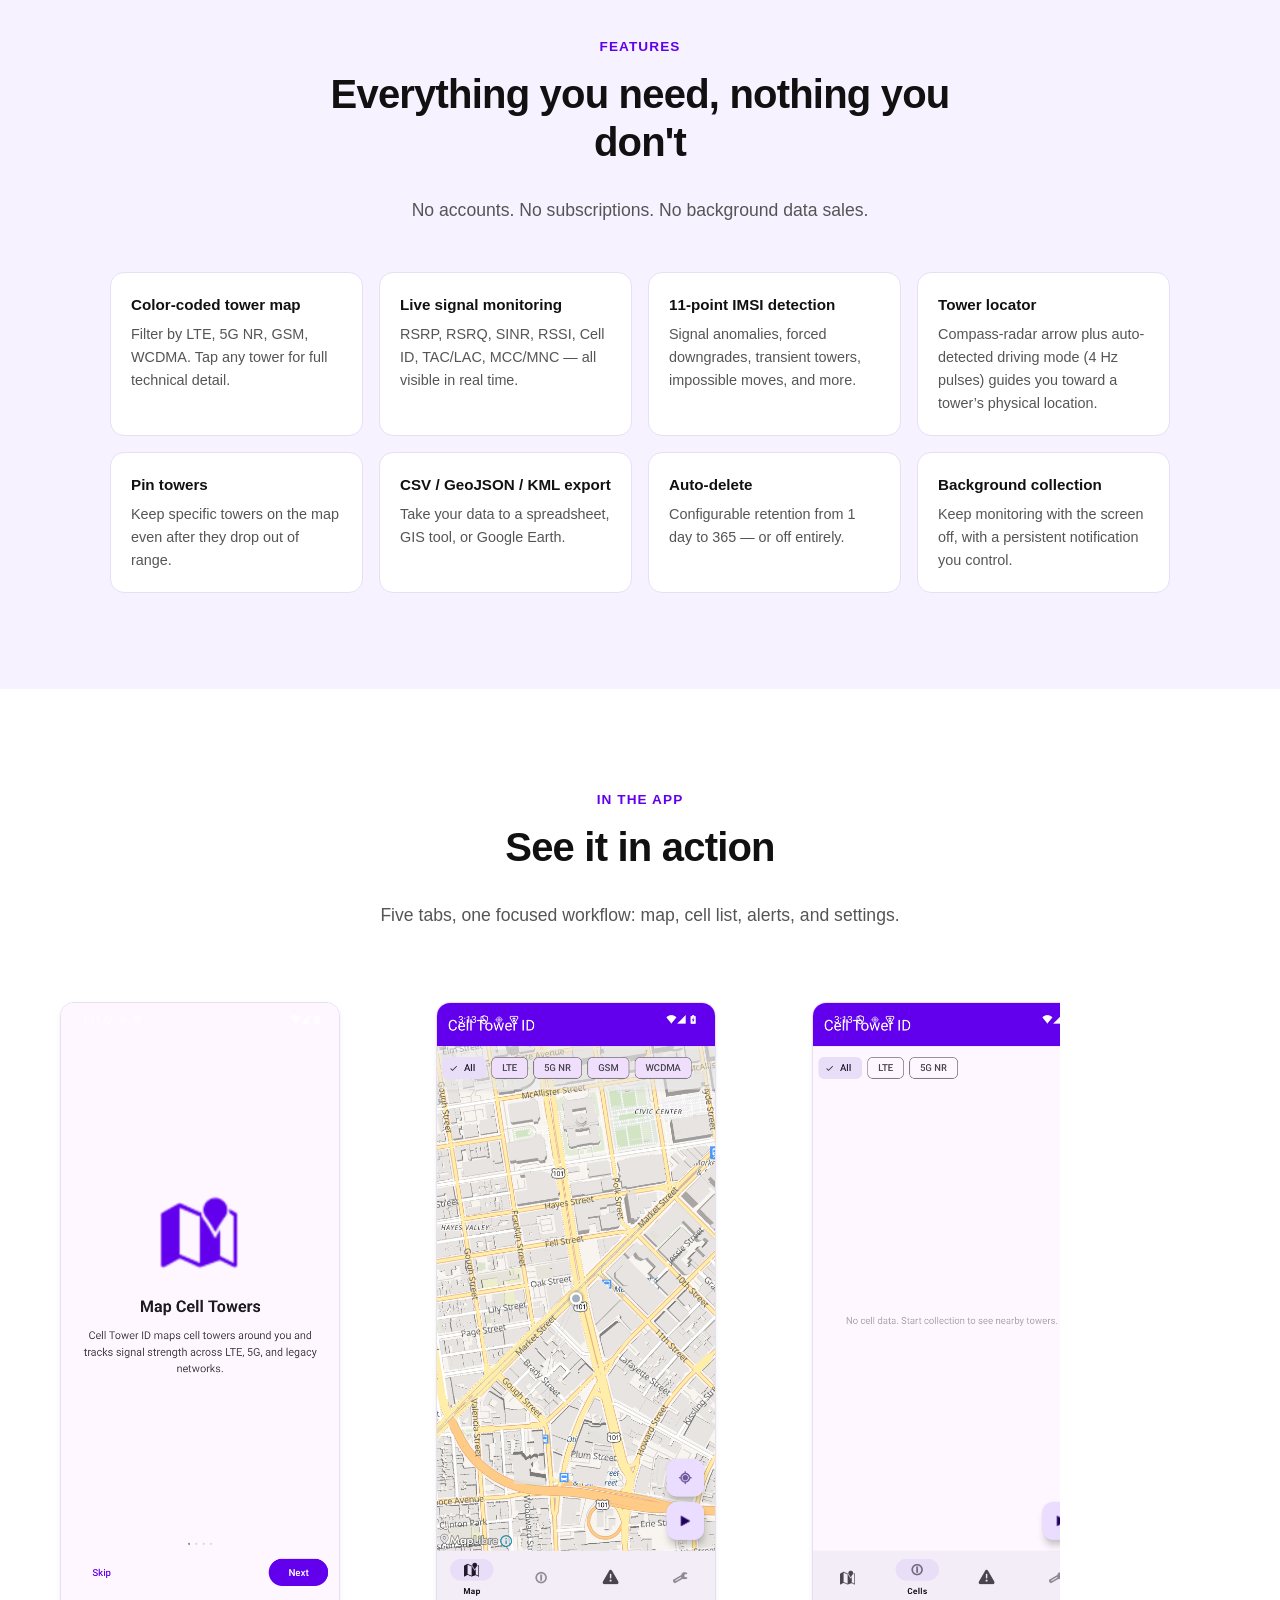
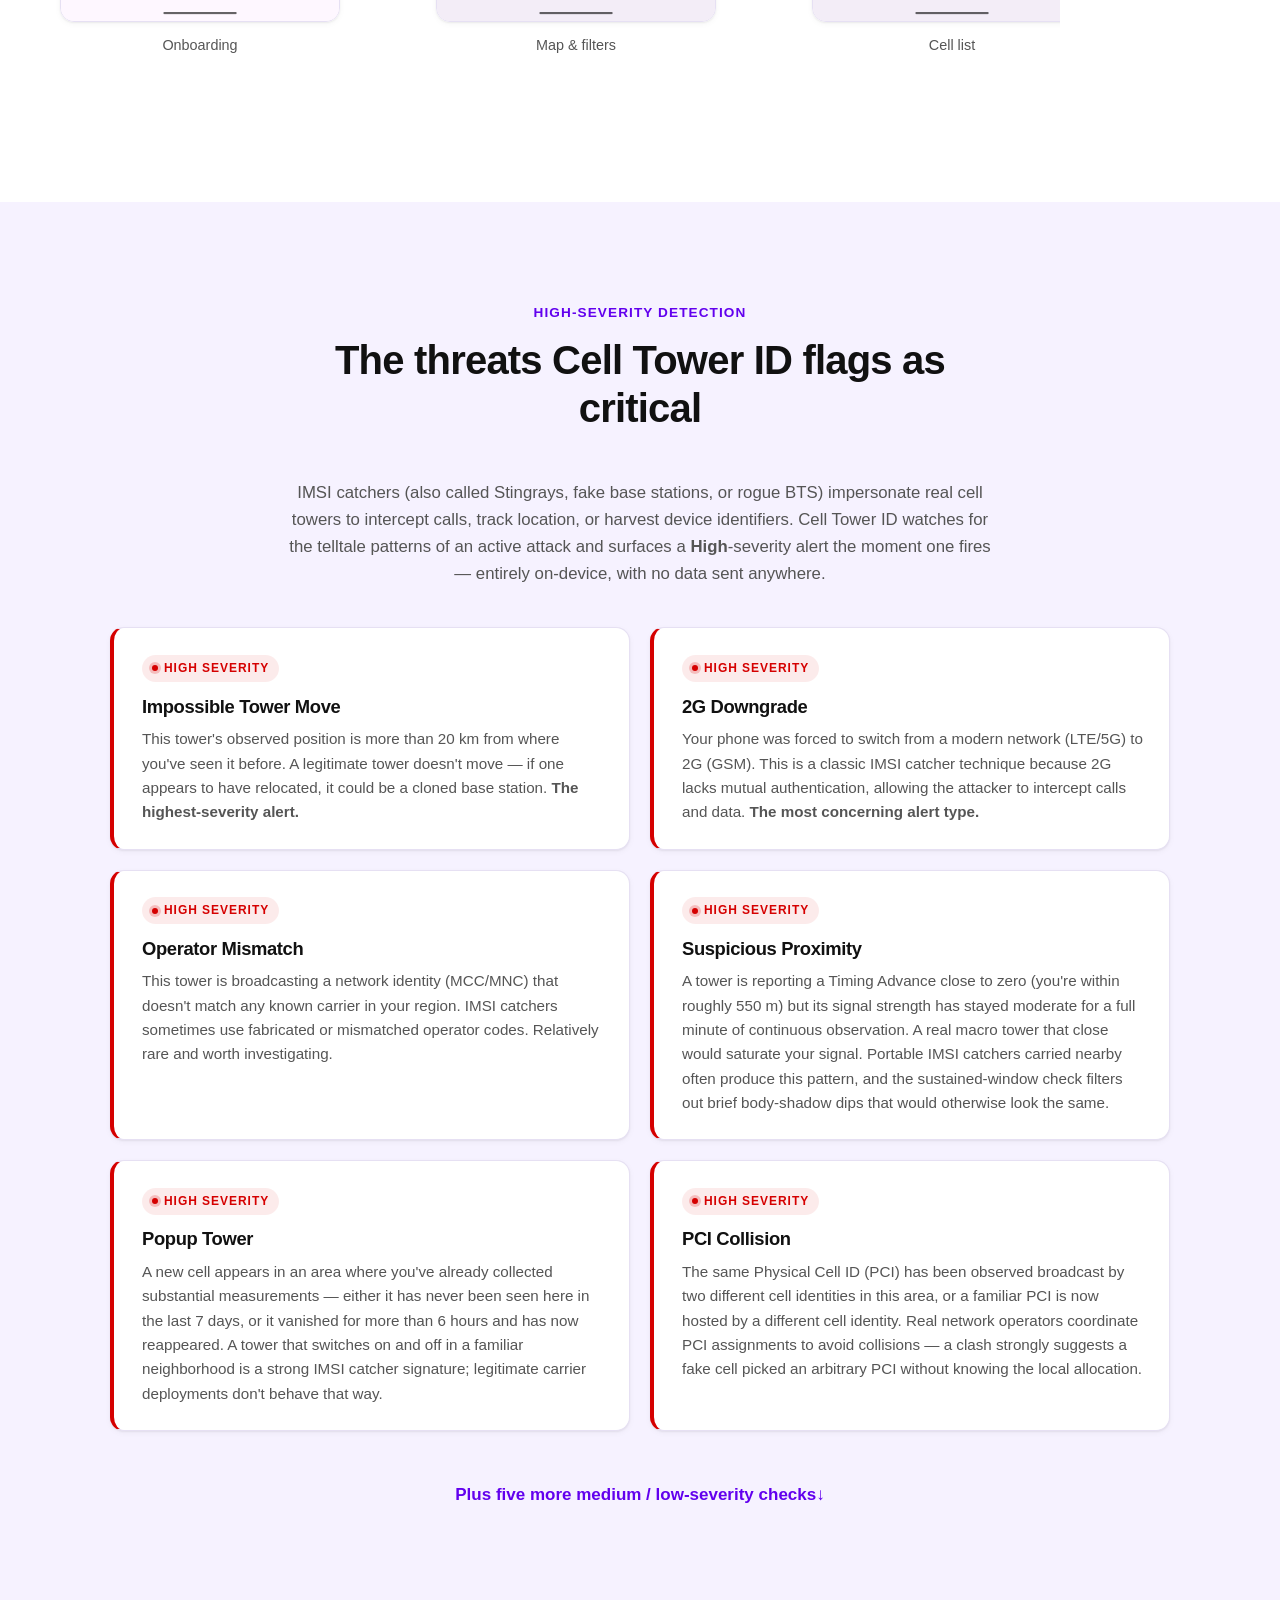
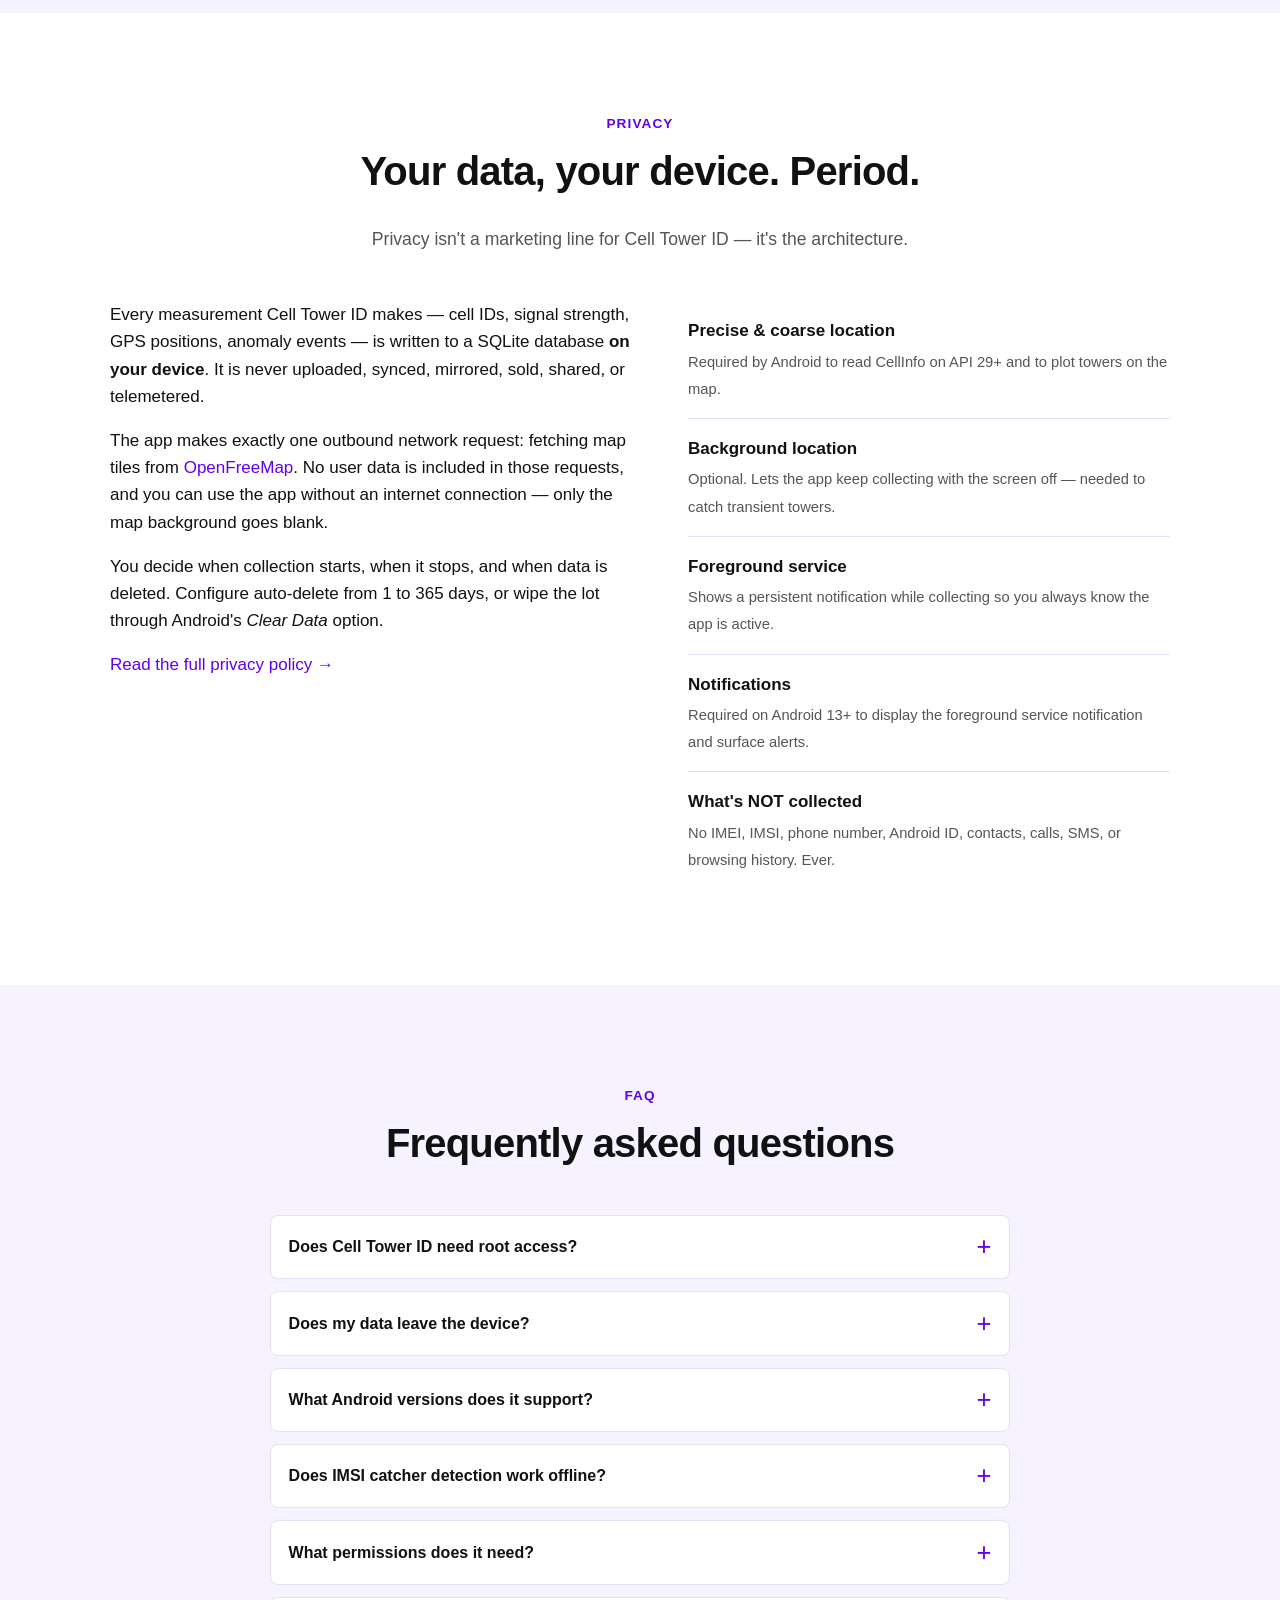
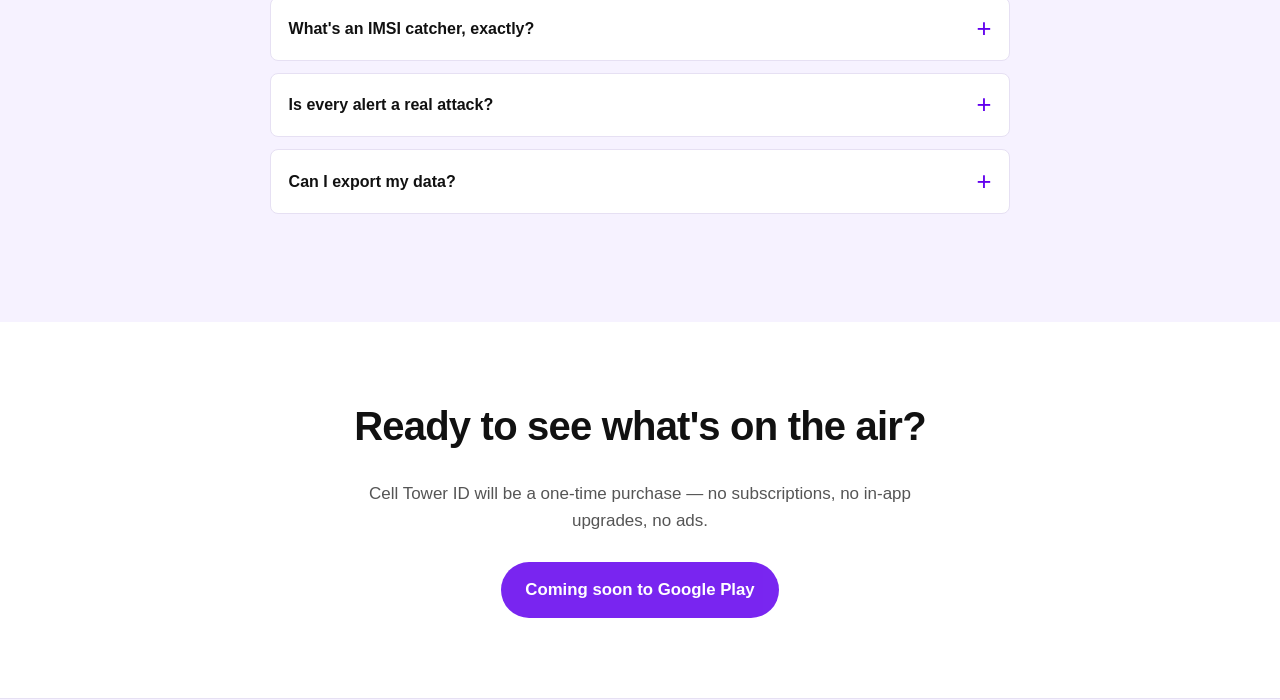
==== commit 428e64a6: "Require sustained 60s in-band dwell for SUSPICIOUS_PROXIMITY The detector previously fired on a sing" ====
--- a/website/index.html
+++ b/website/index.html
@@ -239,7 +239,7 @@
           <article class="threat">
             <span class="threat-badge">High severity</span>
             <h3>Suspicious Proximity</h3>
-            <p>A tower is reporting a Timing Advance close to zero (you're within roughly 550&nbsp;m) but its signal strength is only moderate. A real macro tower that close would saturate your signal. Portable IMSI catchers carried nearby often produce this pattern.</p>
+            <p>A tower is reporting a Timing Advance close to zero (you're within roughly 550&nbsp;m) but its signal strength has stayed moderate for a full minute of continuous observation. A real macro tower that close would saturate your signal. Portable IMSI catchers carried nearby often produce this pattern, and the sustained-window check filters out brief body-shadow dips that would otherwise look the same.</p>
           </article>
 
           <article class="threat">
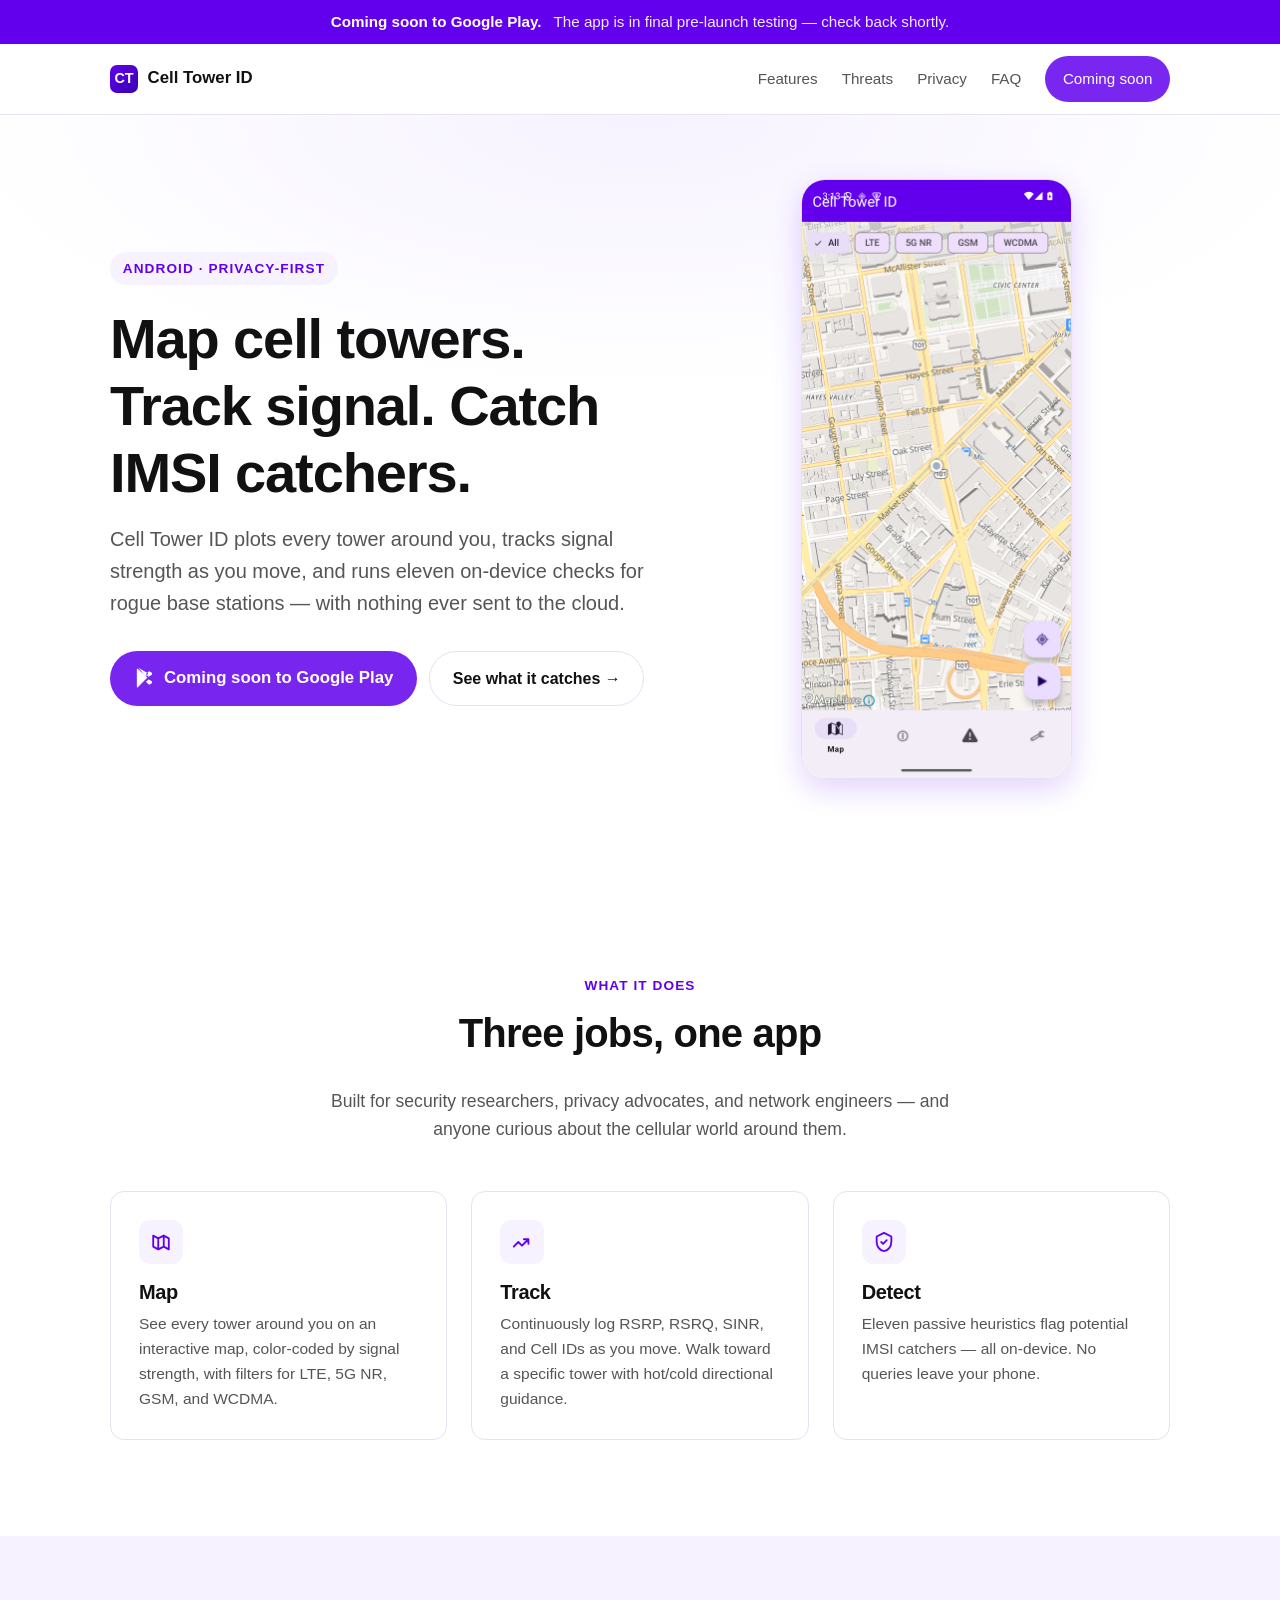
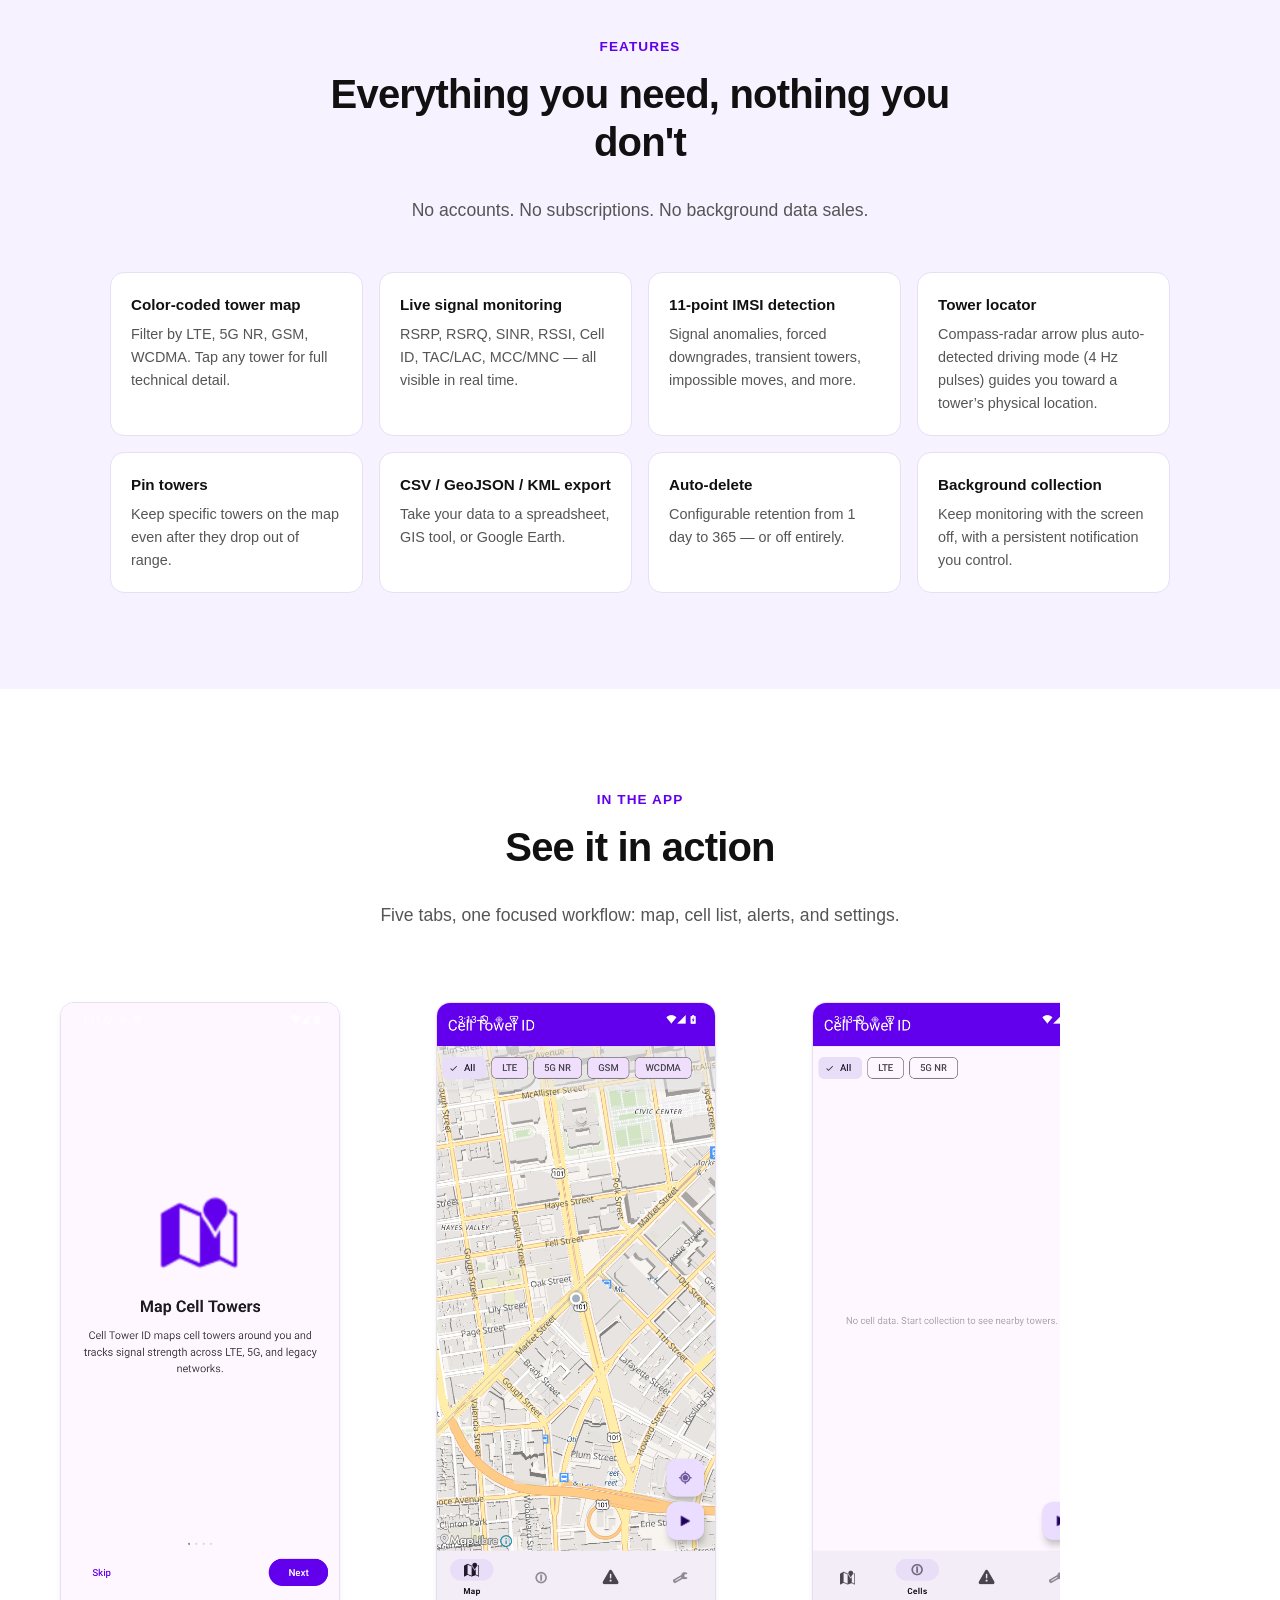
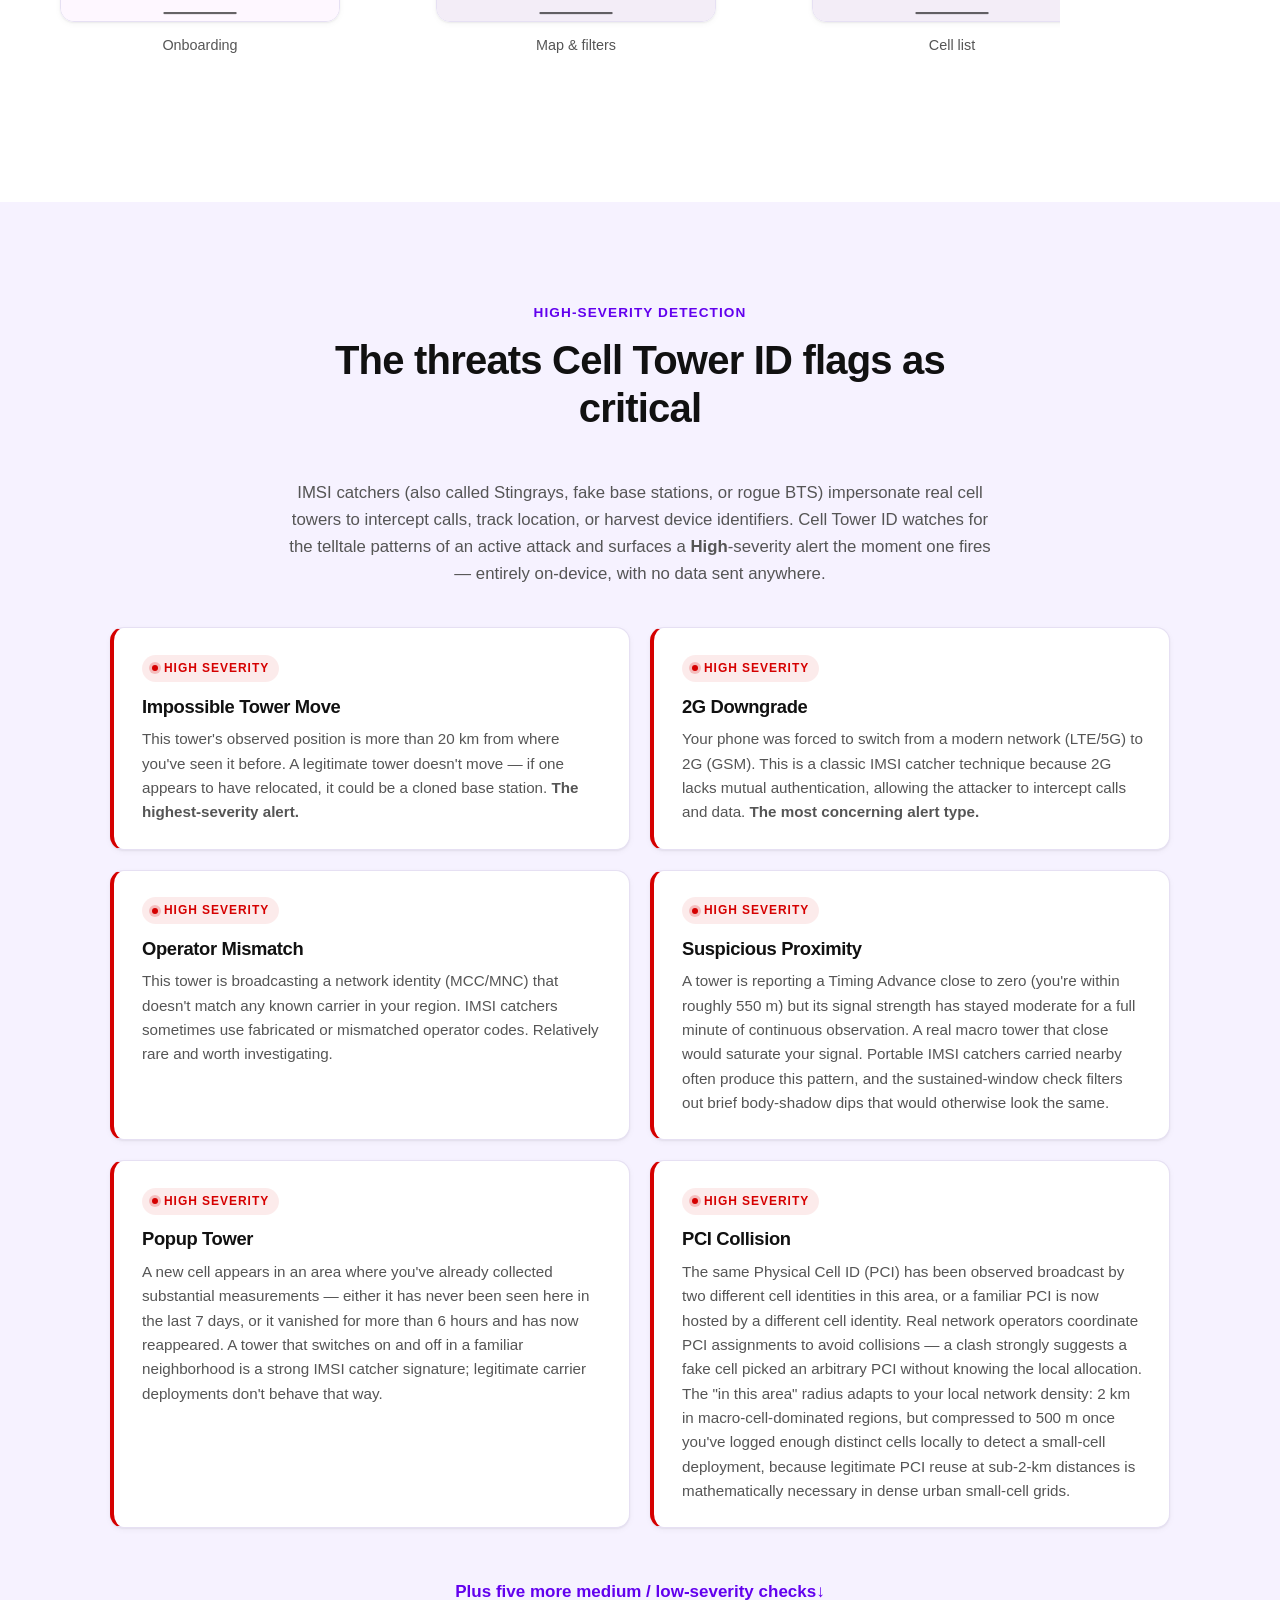
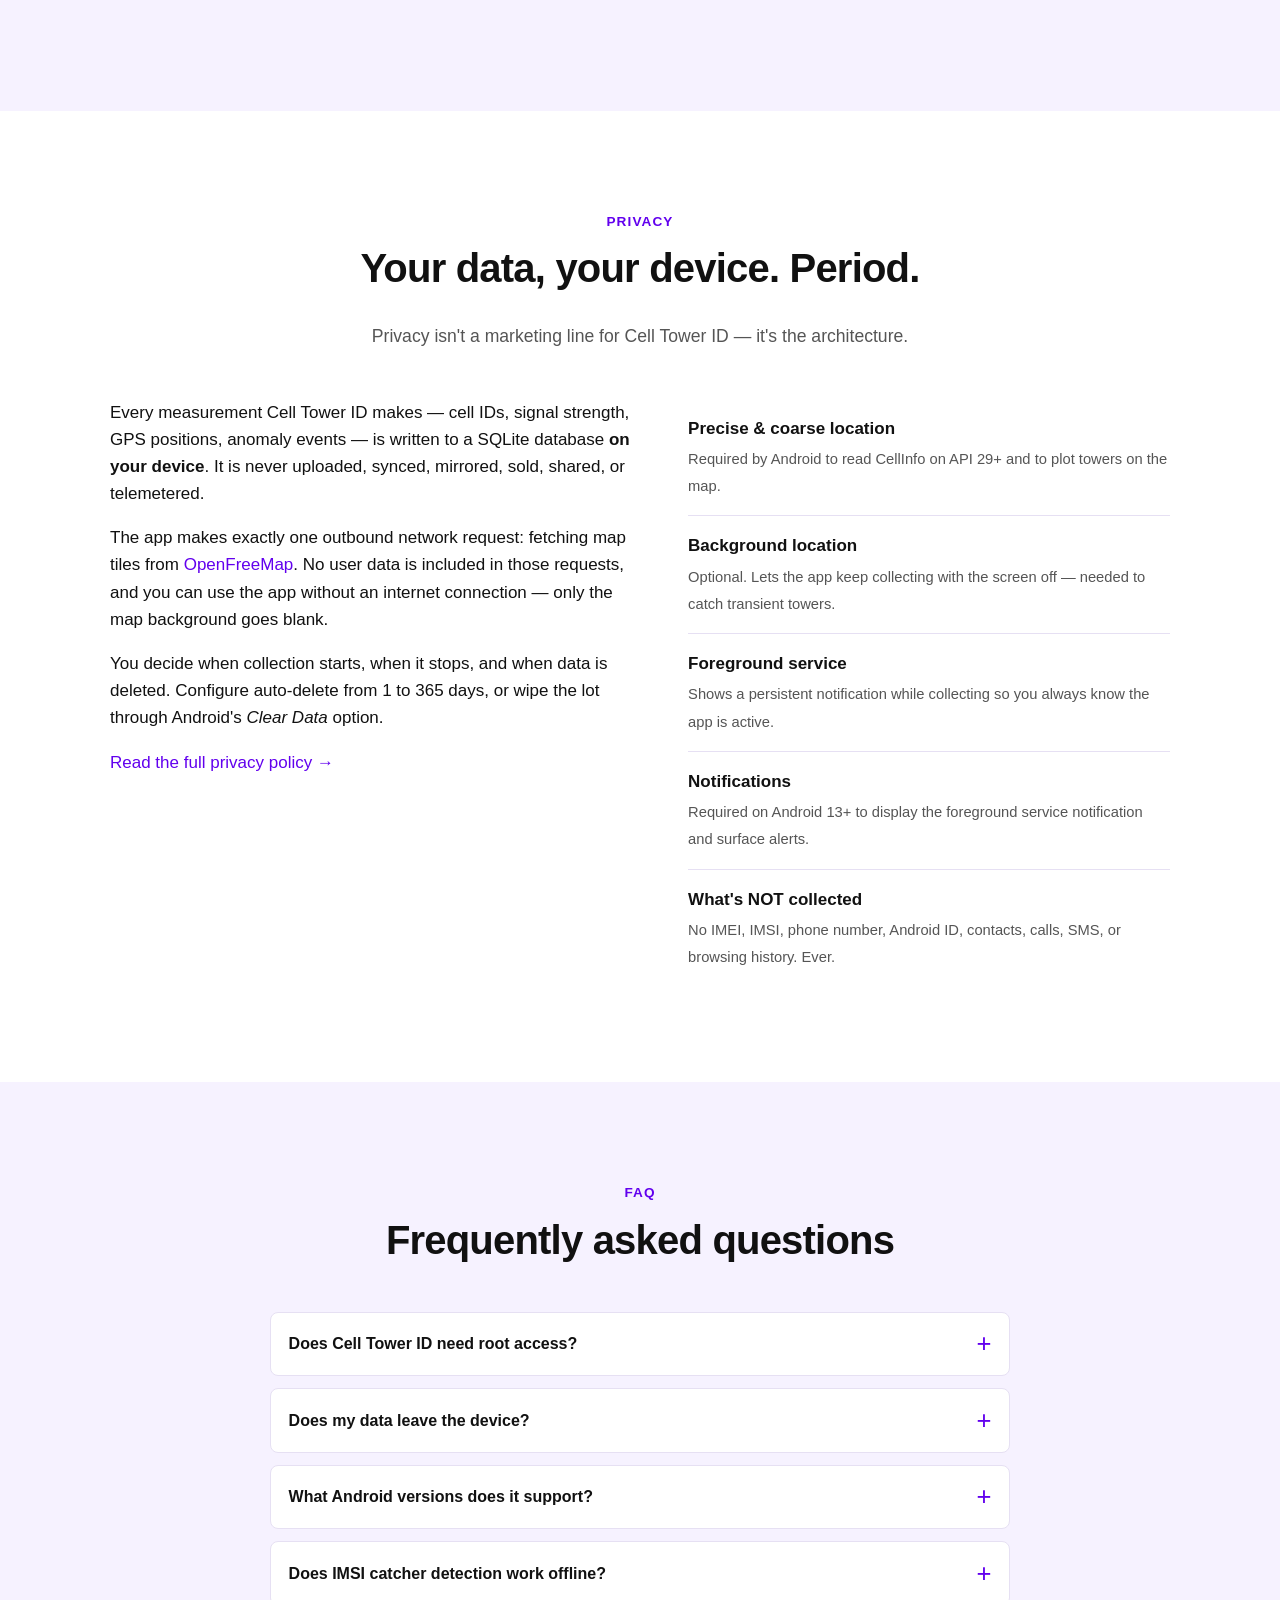
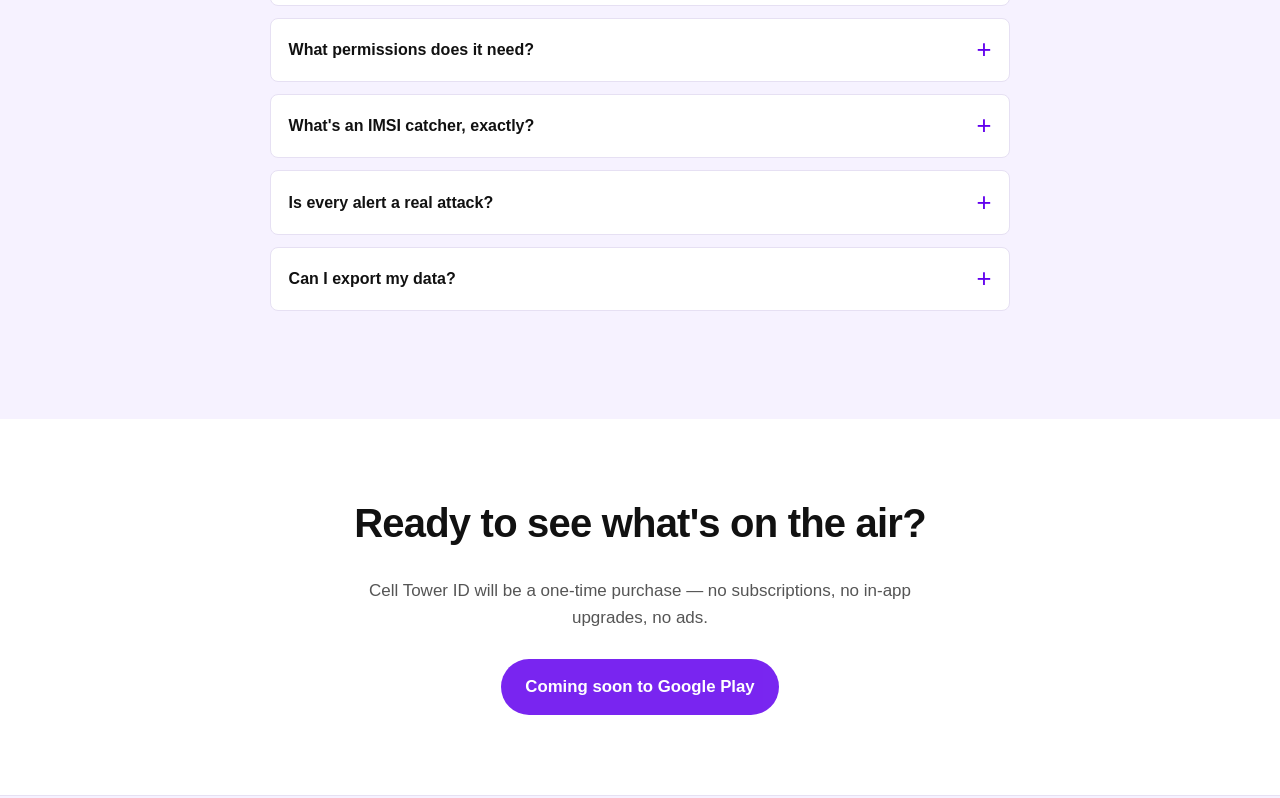
==== commit 32dfc043: "Compress PCI_COLLISION radius to 500m in dense HetNet areas The detector evaluated PCI collisions in" ====
--- a/website/index.html
+++ b/website/index.html
@@ -251,7 +251,7 @@
           <article class="threat">
             <span class="threat-badge">High severity</span>
             <h3>PCI Collision</h3>
-            <p>The same Physical Cell ID (PCI) has been observed broadcast by two different cell identities in this area, or a familiar PCI is now hosted by a different cell identity. Real network operators coordinate PCI assignments to avoid collisions &mdash; a clash strongly suggests a fake cell picked an arbitrary PCI without knowing the local allocation.</p>
+            <p>The same Physical Cell ID (PCI) has been observed broadcast by two different cell identities in this area, or a familiar PCI is now hosted by a different cell identity. Real network operators coordinate PCI assignments to avoid collisions &mdash; a clash strongly suggests a fake cell picked an arbitrary PCI without knowing the local allocation. The "in this area" radius adapts to your local network density: 2&nbsp;km in macro-cell-dominated regions, but compressed to 500&nbsp;m once you've logged enough distinct cells locally to detect a small-cell deployment, because legitimate PCI reuse at sub-2-km distances is mathematically necessary in dense urban small-cell grids.</p>
           </article>
 
         </div>
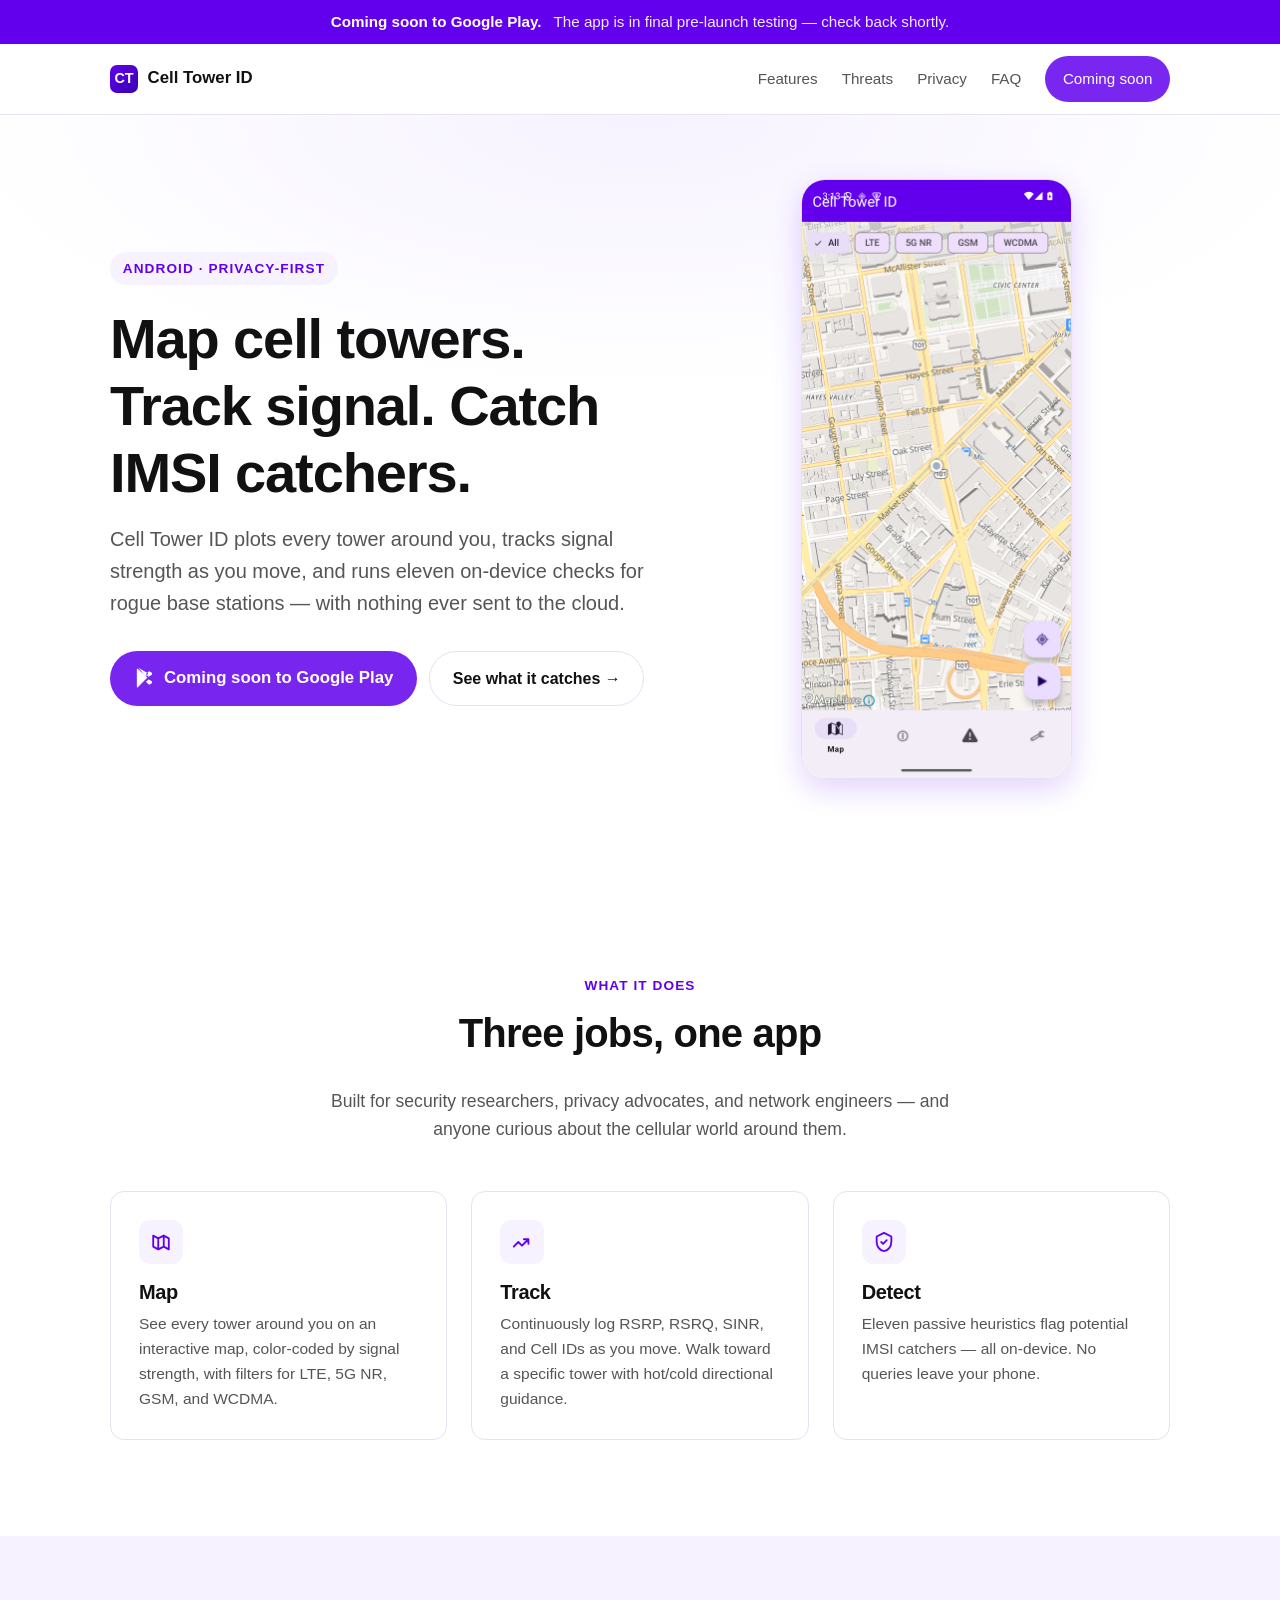
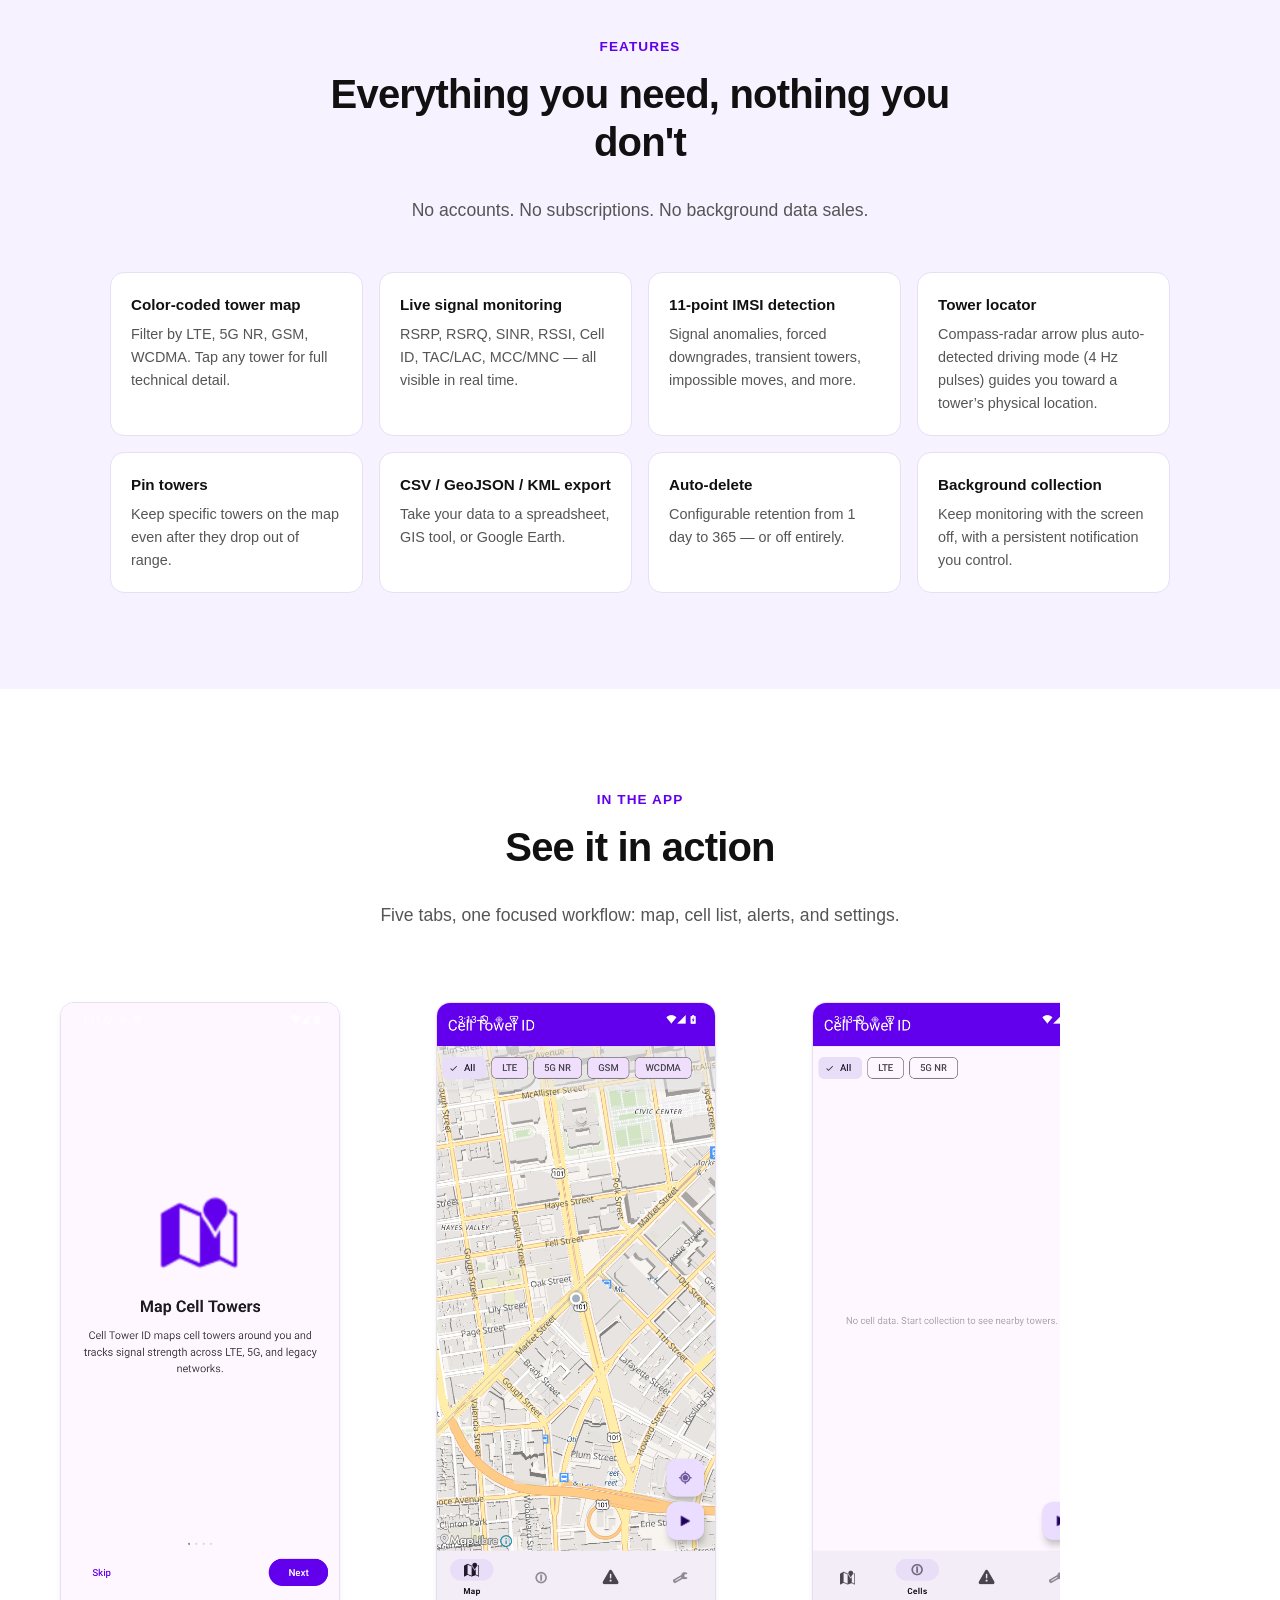
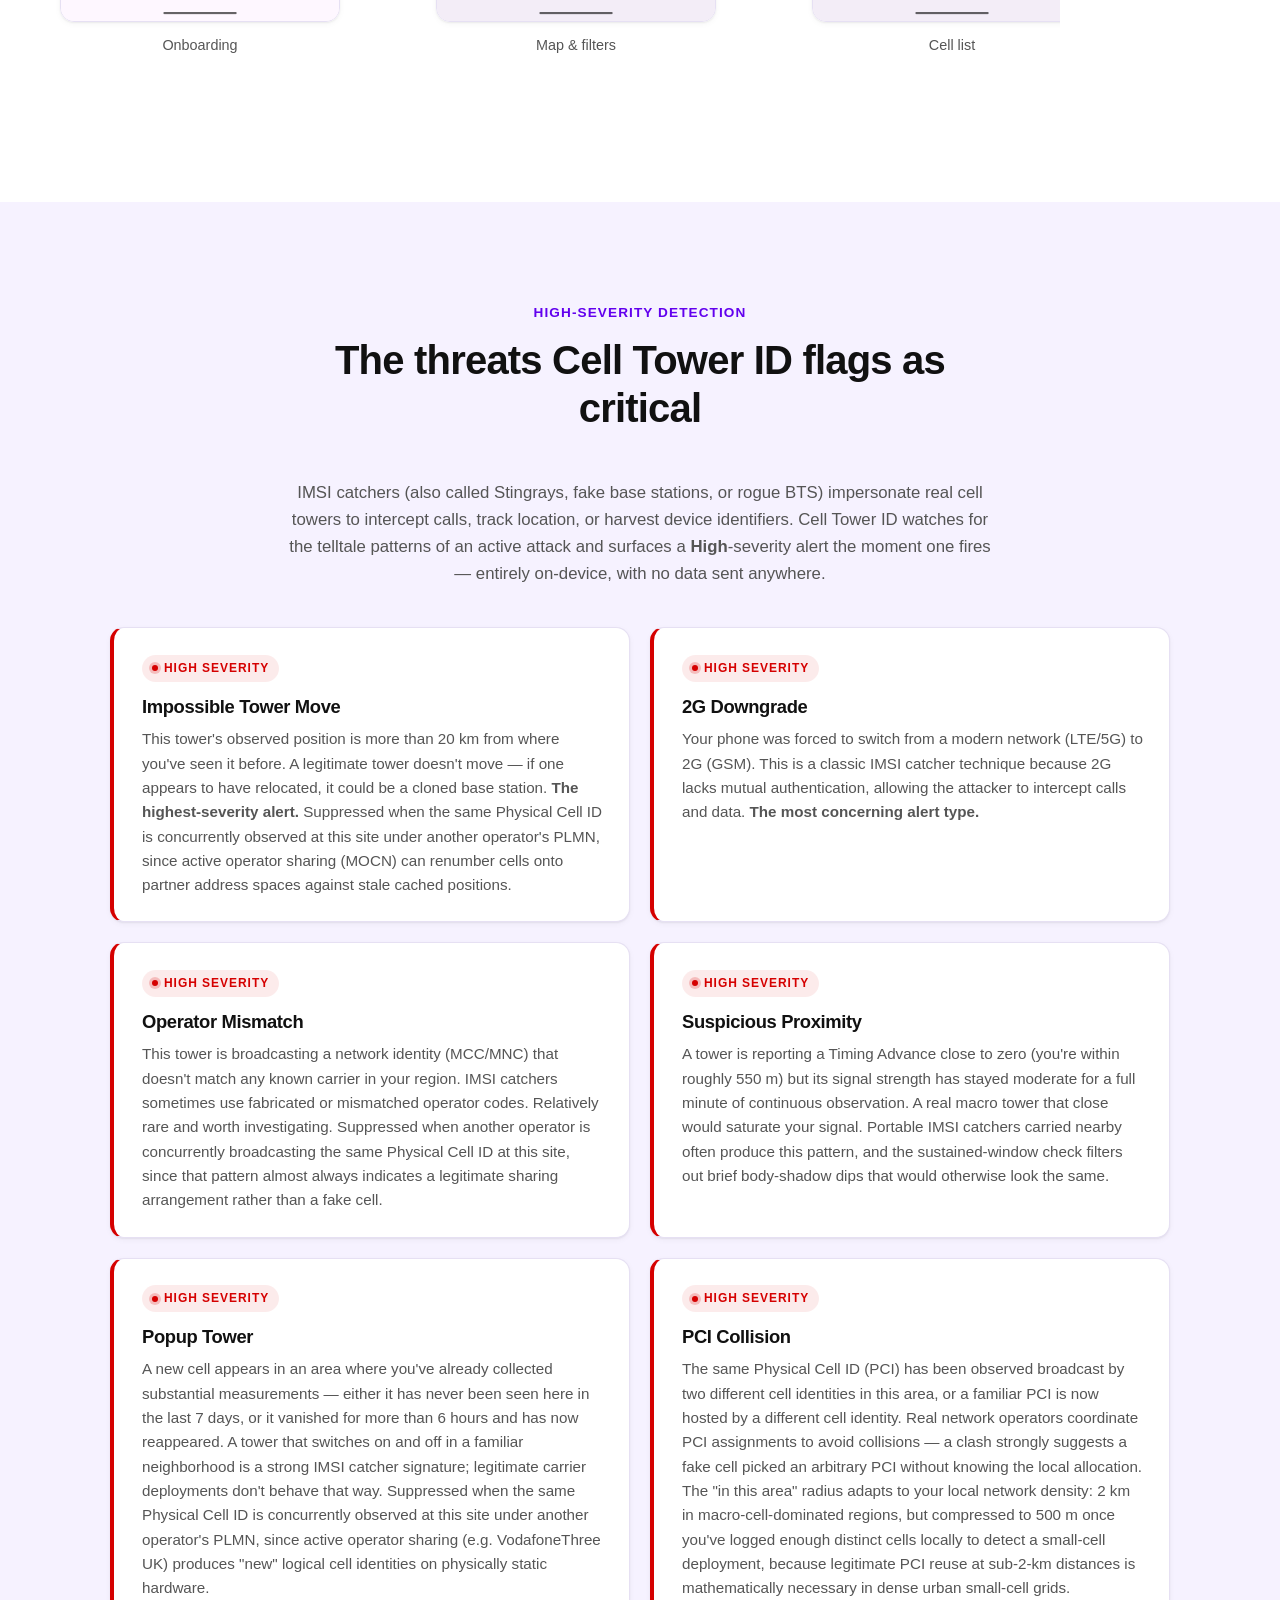
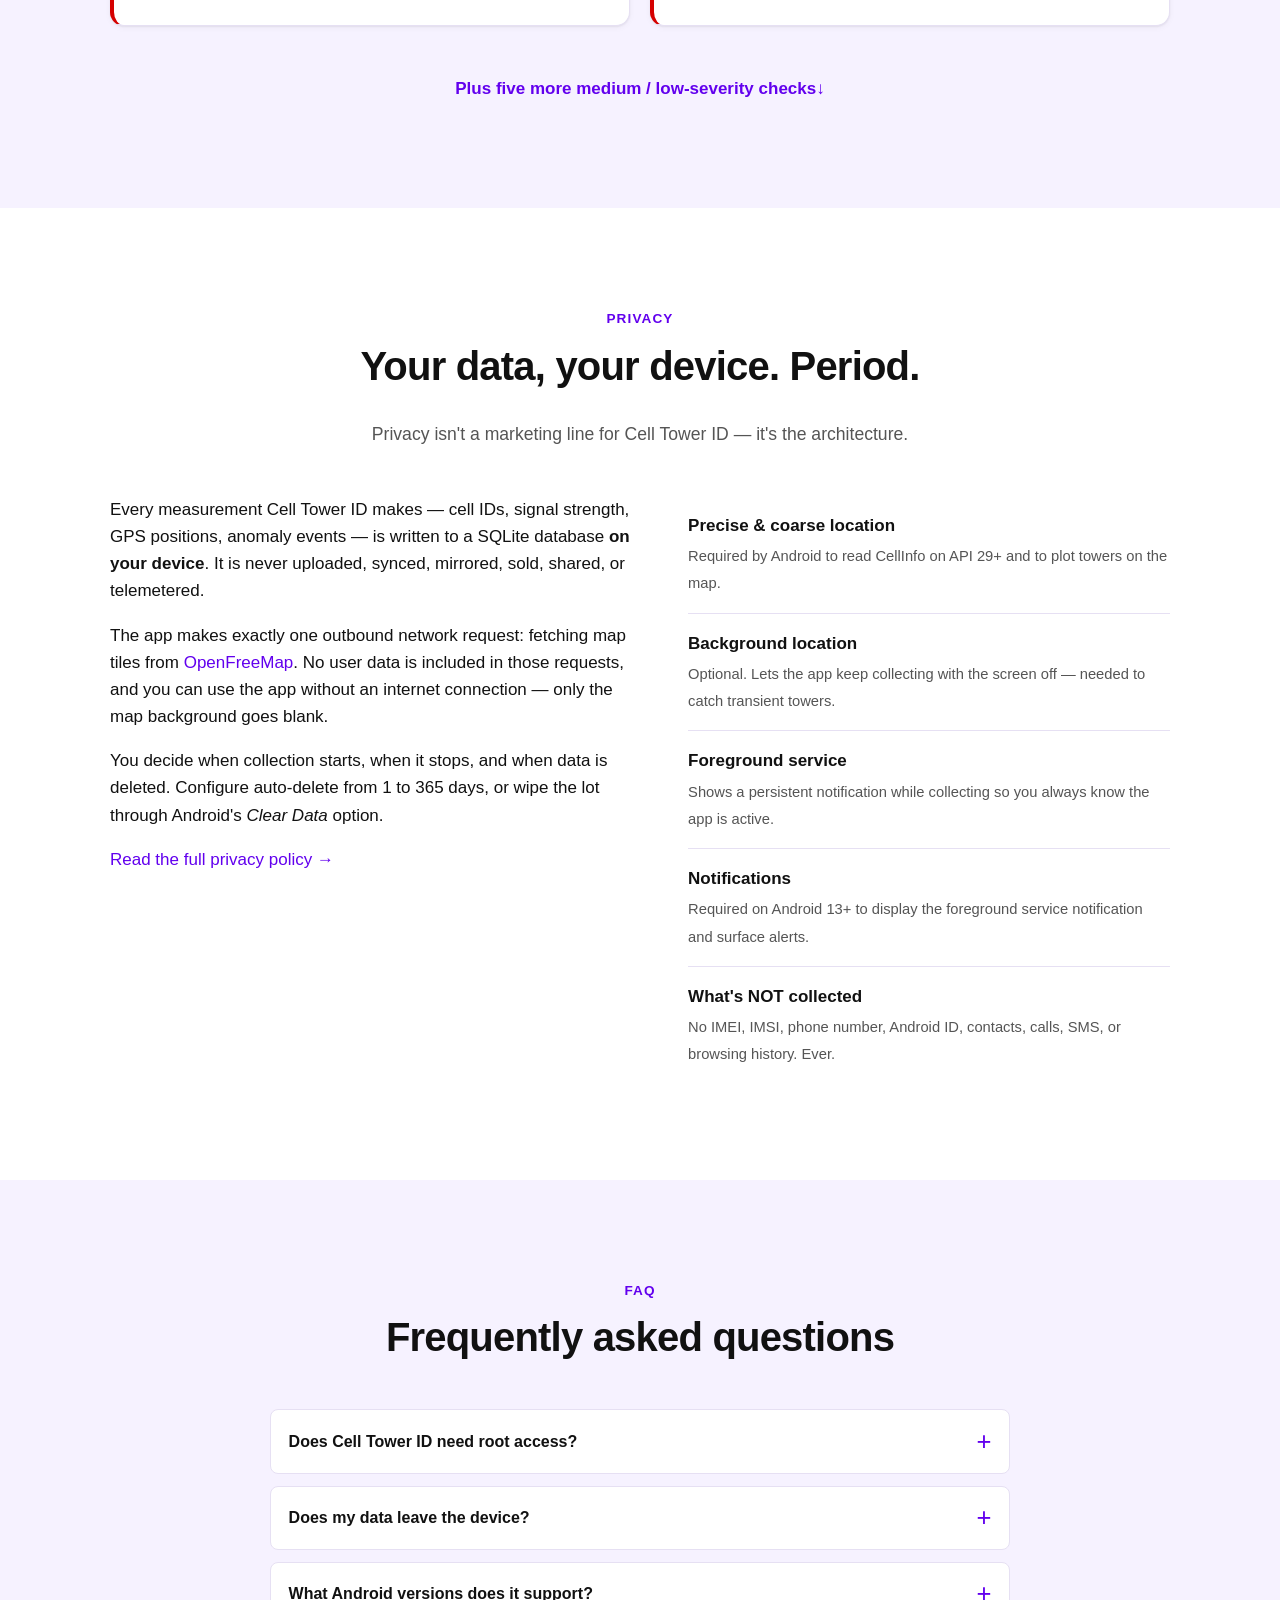
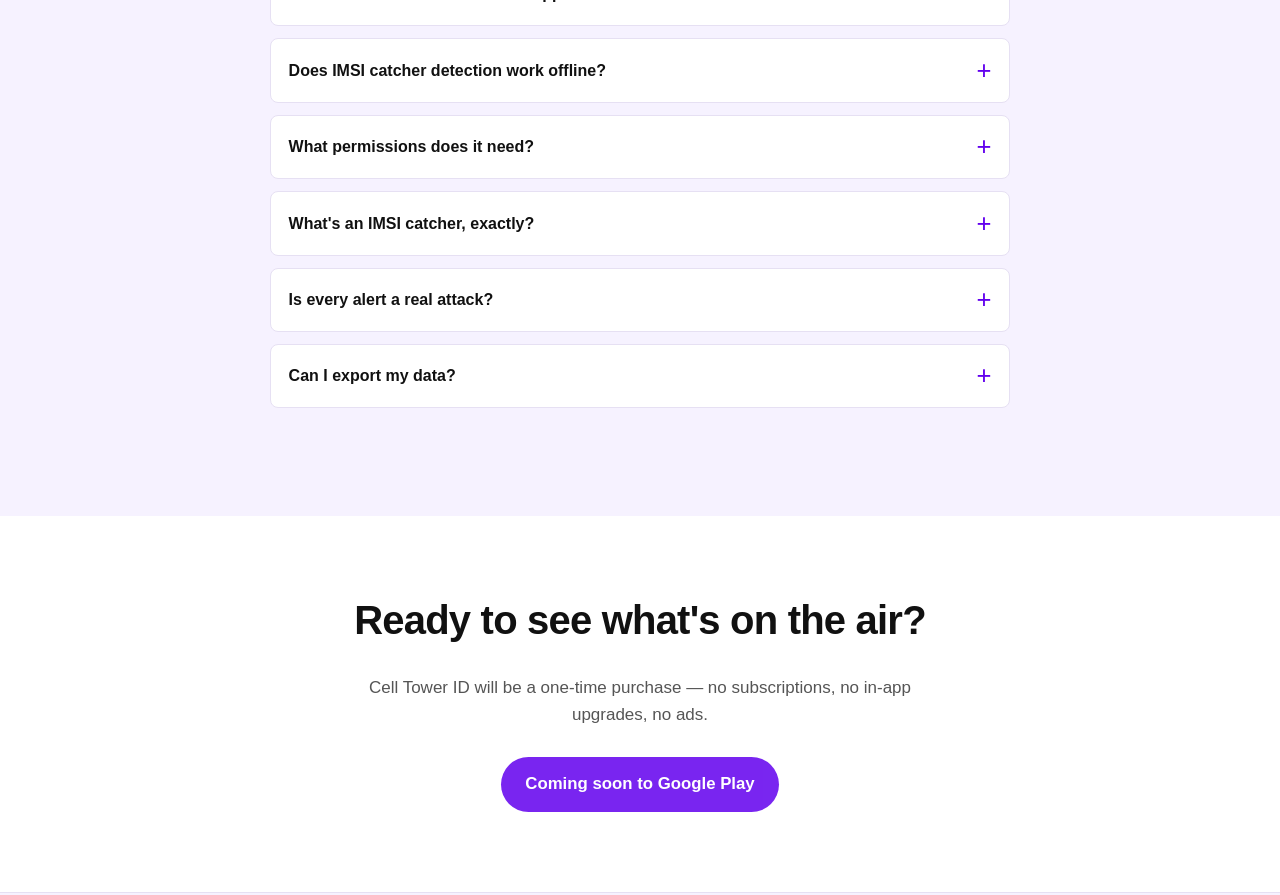
==== commit 9af764ff: "Suppress POPUP/IMPOSSIBLE_MOVE/OPERATOR_MISMATCH on MOCN cohabitation Active MOCN deployments (Multi" ====
--- a/website/index.html
+++ b/website/index.html
@@ -221,7 +221,7 @@
           <article class="threat">
             <span class="threat-badge">High severity</span>
             <h3>Impossible Tower Move</h3>
-            <p>This tower's observed position is more than 20&nbsp;km from where you've seen it before. A legitimate tower doesn't move &mdash; if one appears to have relocated, it could be a cloned base station. <strong>The highest-severity alert.</strong></p>
+            <p>This tower's observed position is more than 20&nbsp;km from where you've seen it before. A legitimate tower doesn't move &mdash; if one appears to have relocated, it could be a cloned base station. <strong>The highest-severity alert.</strong> Suppressed when the same Physical Cell ID is concurrently observed at this site under another operator's PLMN, since active operator sharing (MOCN) can renumber cells onto partner address spaces against stale cached positions.</p>
           </article>
 
           <article class="threat">
@@ -233,7 +233,7 @@
           <article class="threat">
             <span class="threat-badge">High severity</span>
             <h3>Operator Mismatch</h3>
-            <p>This tower is broadcasting a network identity (MCC/MNC) that doesn't match any known carrier in your region. IMSI catchers sometimes use fabricated or mismatched operator codes. Relatively rare and worth investigating.</p>
+            <p>This tower is broadcasting a network identity (MCC/MNC) that doesn't match any known carrier in your region. IMSI catchers sometimes use fabricated or mismatched operator codes. Relatively rare and worth investigating. Suppressed when another operator is concurrently broadcasting the same Physical Cell ID at this site, since that pattern almost always indicates a legitimate sharing arrangement rather than a fake cell.</p>
           </article>
 
           <article class="threat">
@@ -245,7 +245,7 @@
           <article class="threat">
             <span class="threat-badge">High severity</span>
             <h3>Popup Tower</h3>
-            <p>A new cell appears in an area where you've already collected substantial measurements &mdash; either it has never been seen here in the last 7 days, or it vanished for more than 6 hours and has now reappeared. A tower that switches on and off in a familiar neighborhood is a strong IMSI catcher signature; legitimate carrier deployments don't behave that way.</p>
+            <p>A new cell appears in an area where you've already collected substantial measurements &mdash; either it has never been seen here in the last 7 days, or it vanished for more than 6 hours and has now reappeared. A tower that switches on and off in a familiar neighborhood is a strong IMSI catcher signature; legitimate carrier deployments don't behave that way. Suppressed when the same Physical Cell ID is concurrently observed at this site under another operator's PLMN, since active operator sharing (e.g. VodafoneThree UK) produces "new" logical cell identities on physically static hardware.</p>
           </article>
 
           <article class="threat">
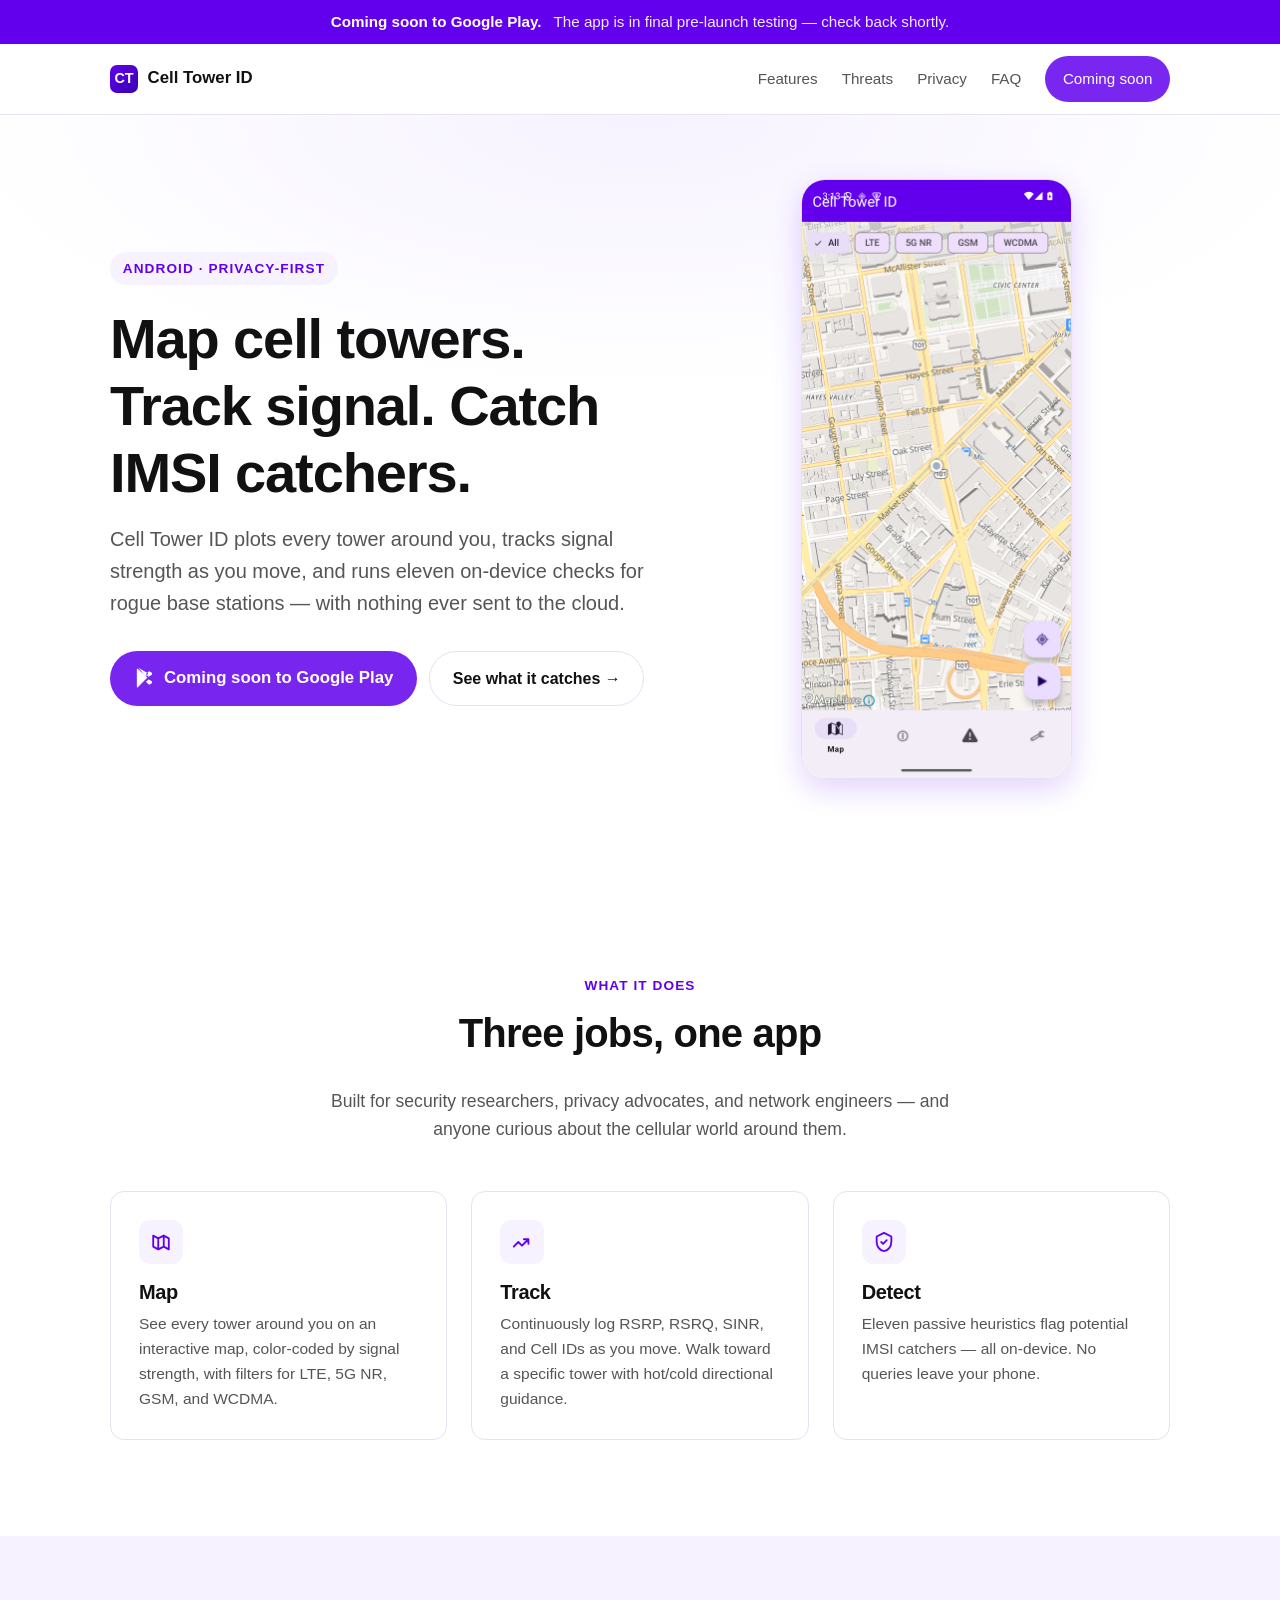
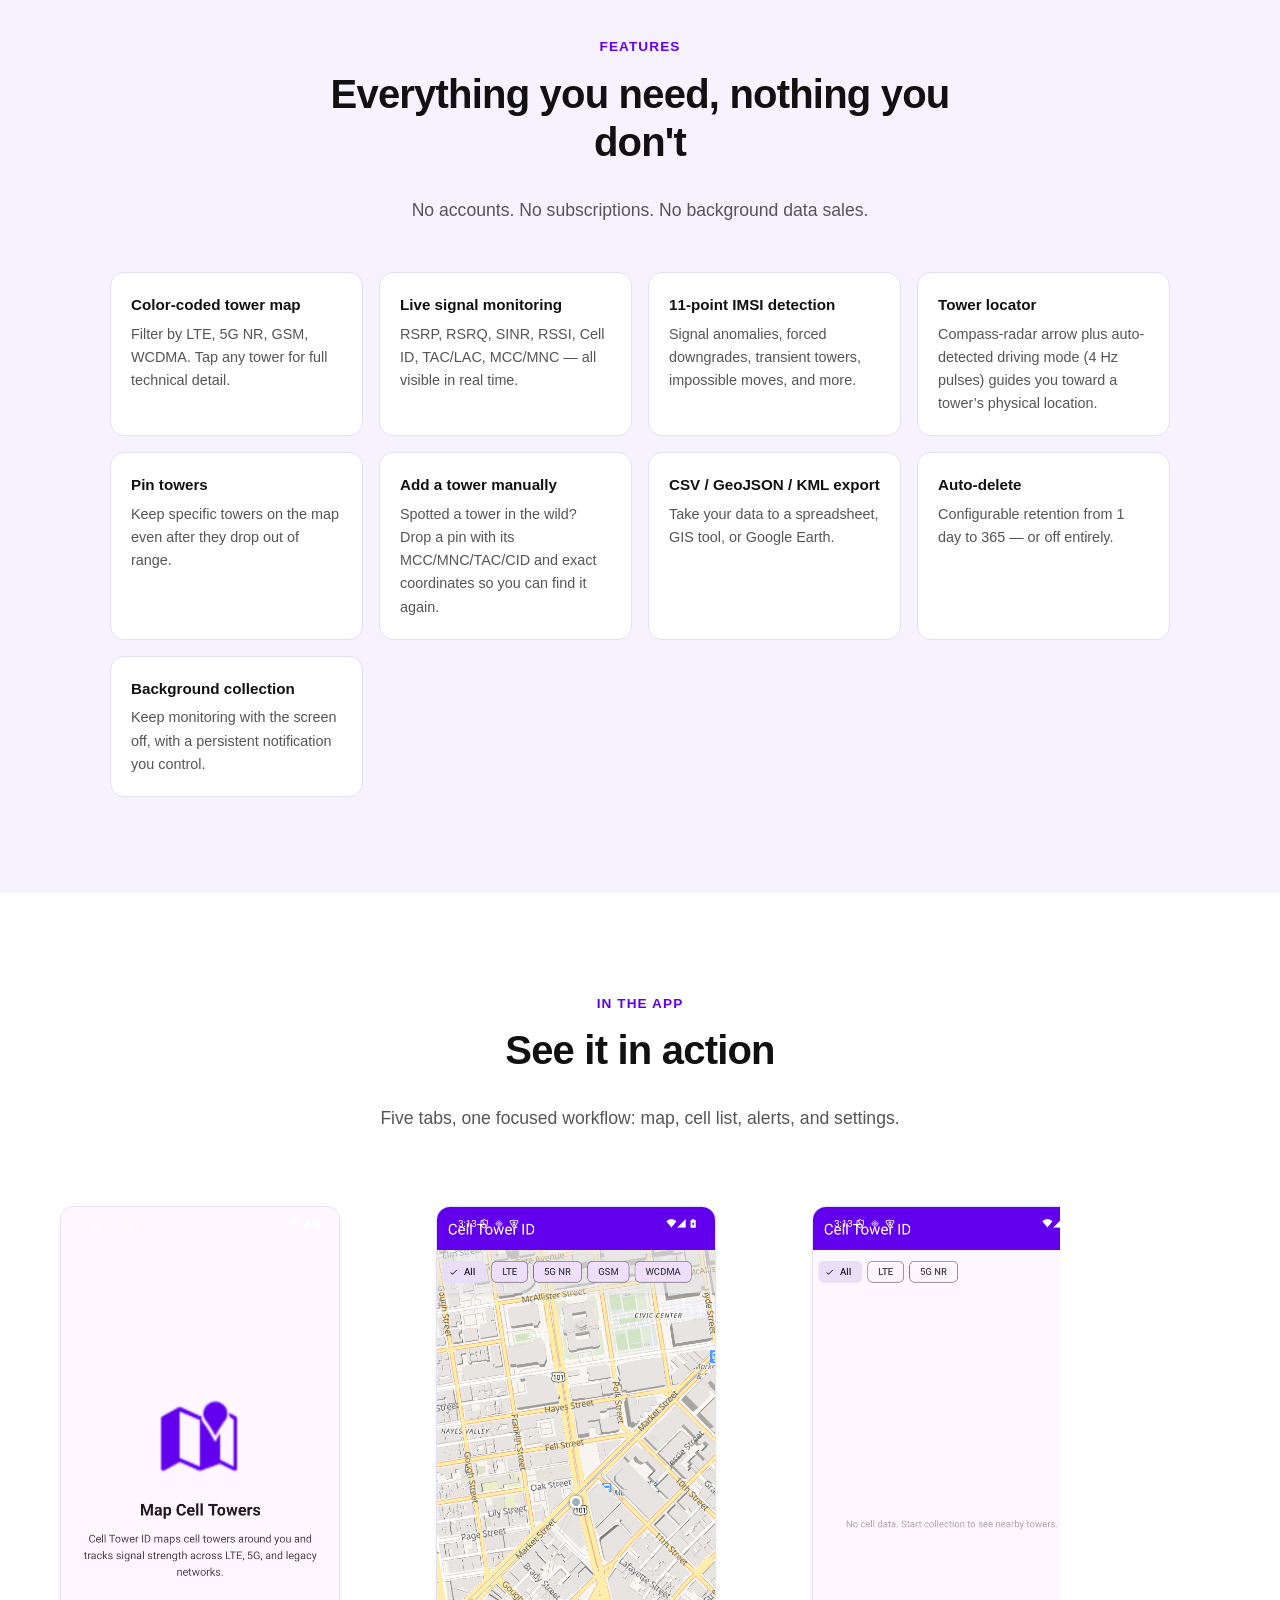
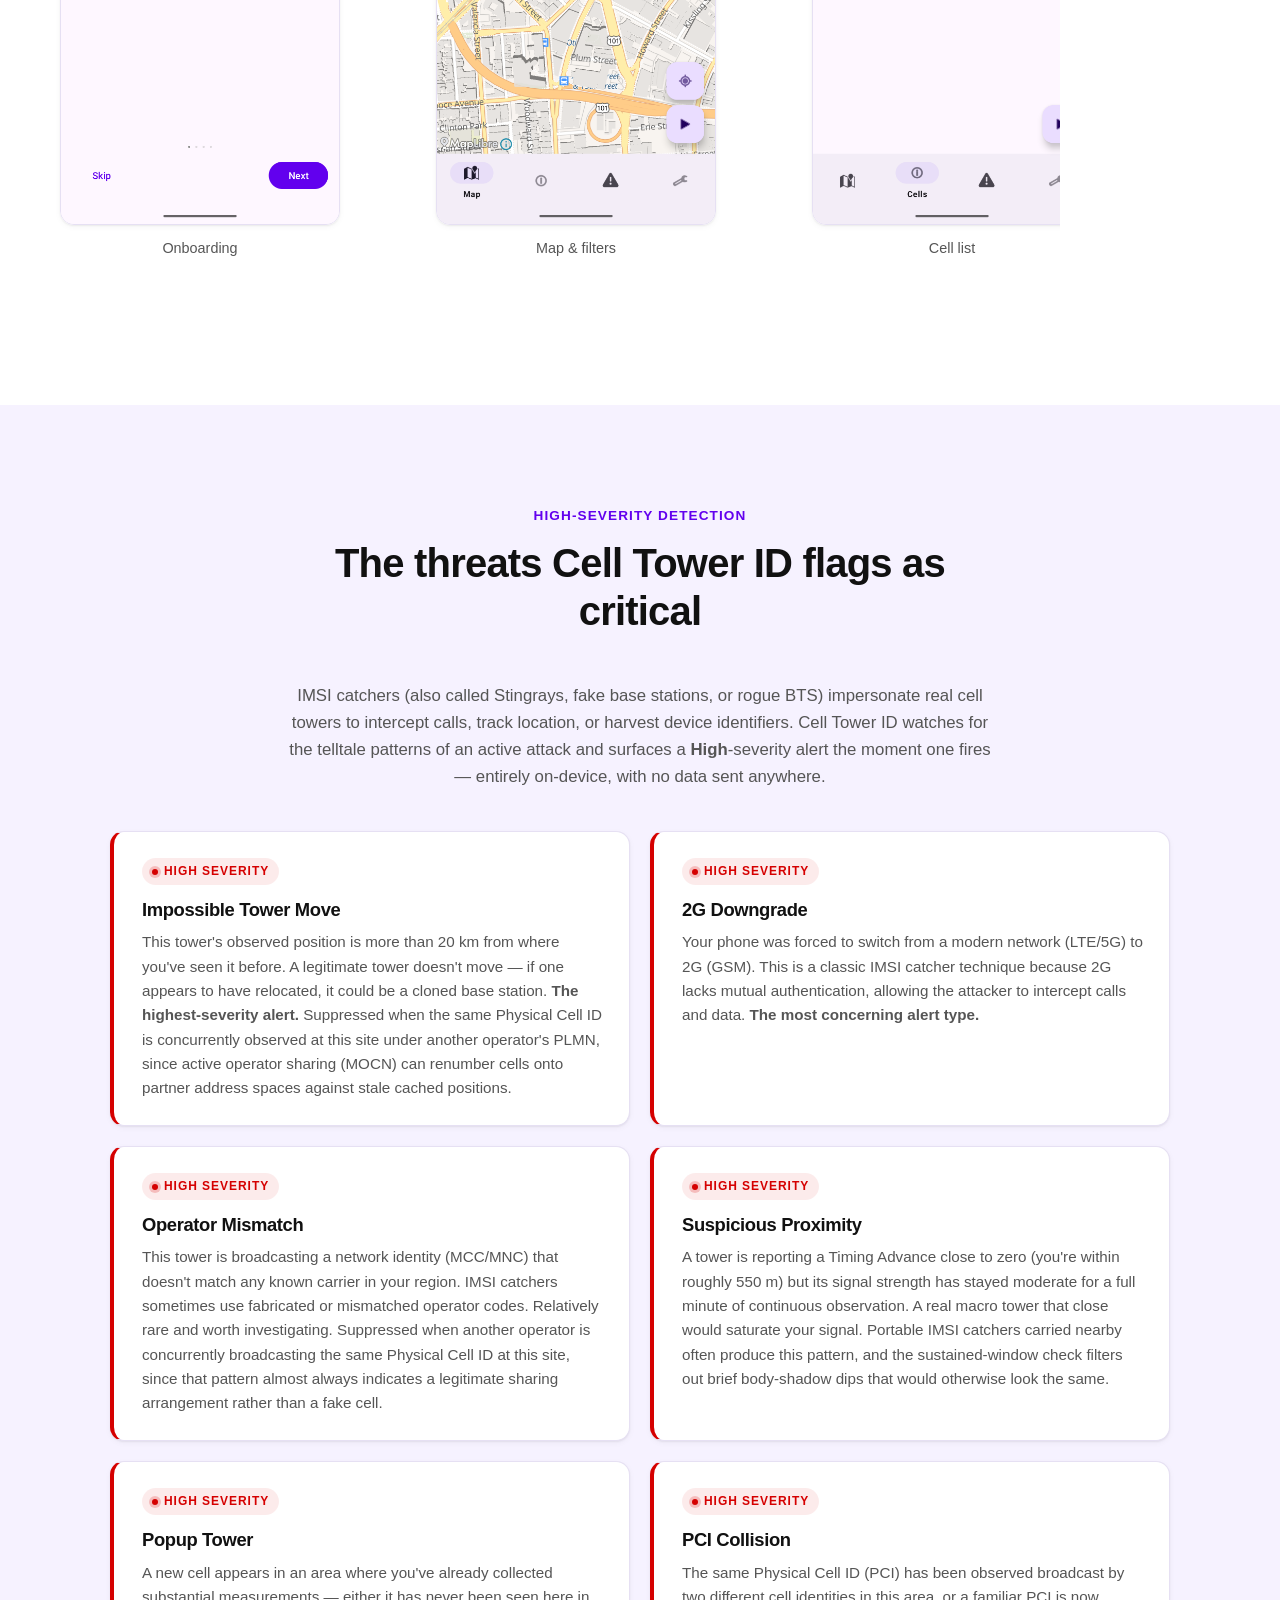
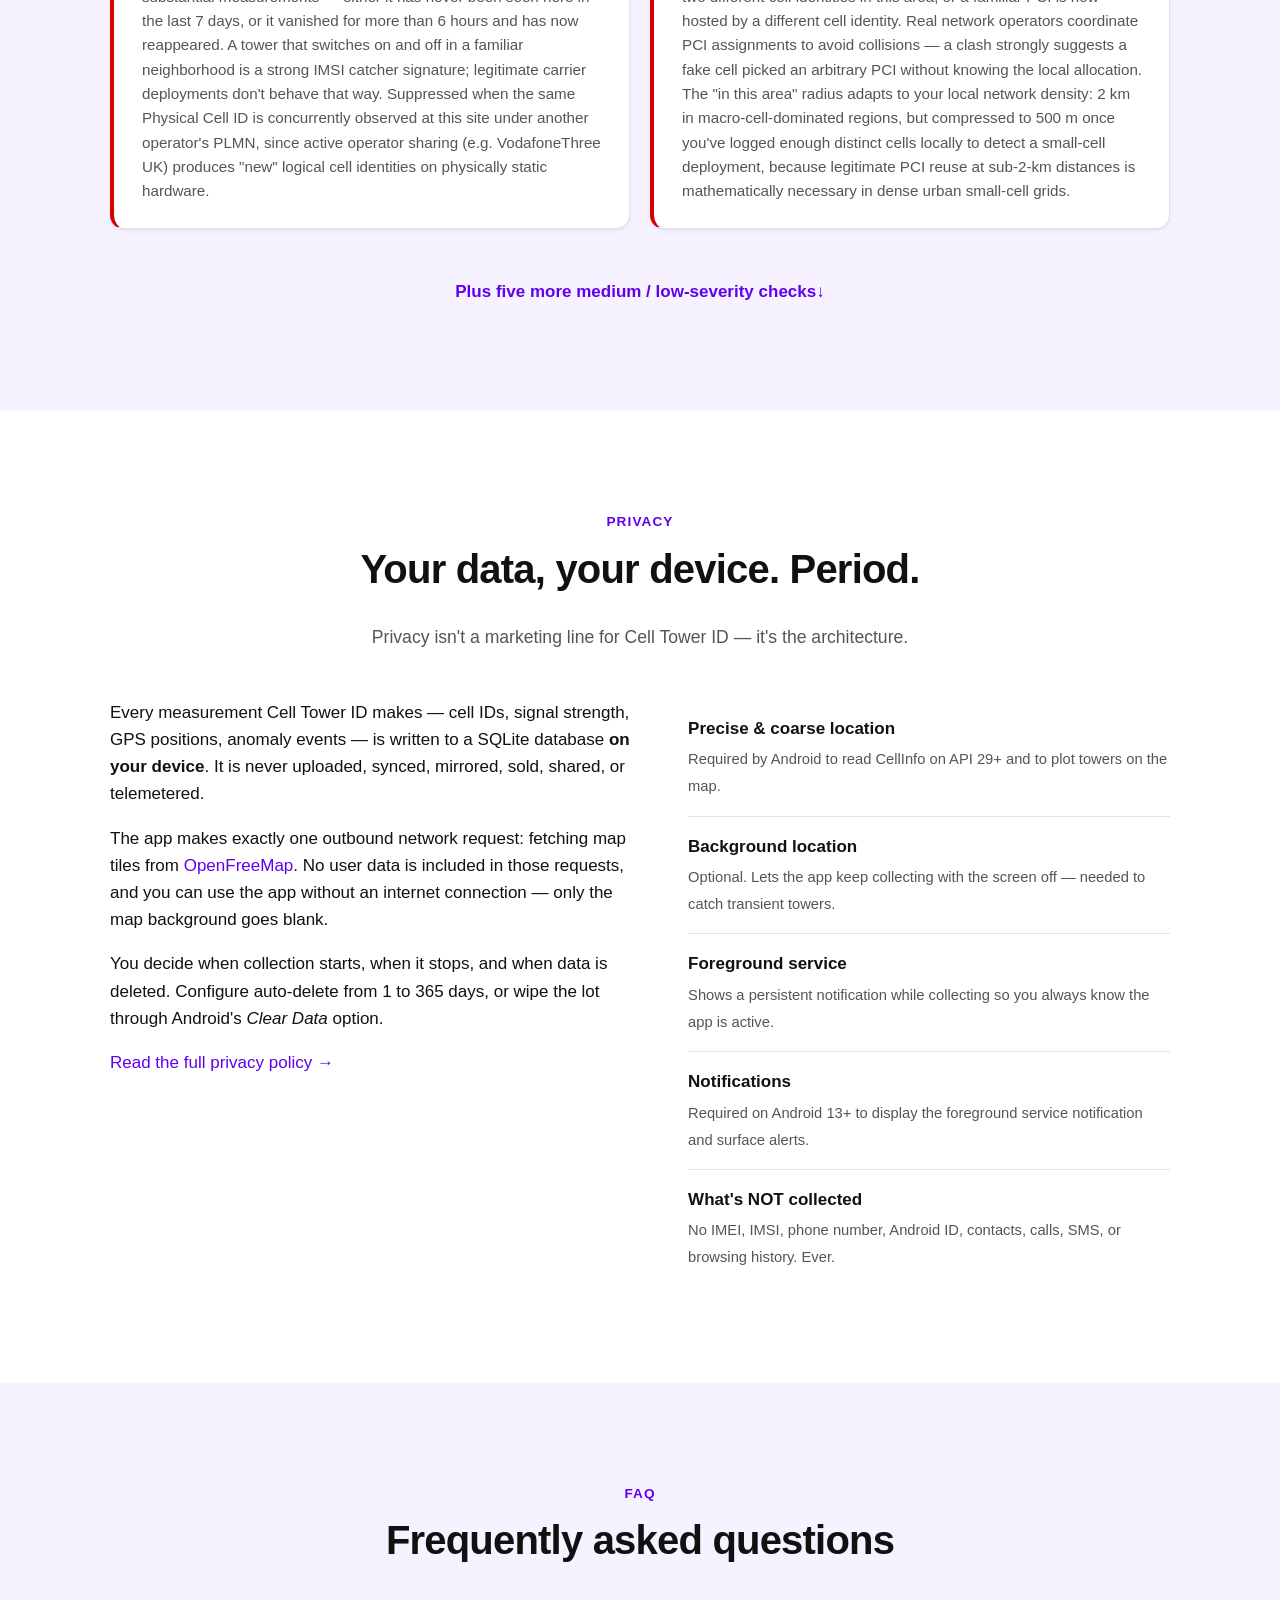
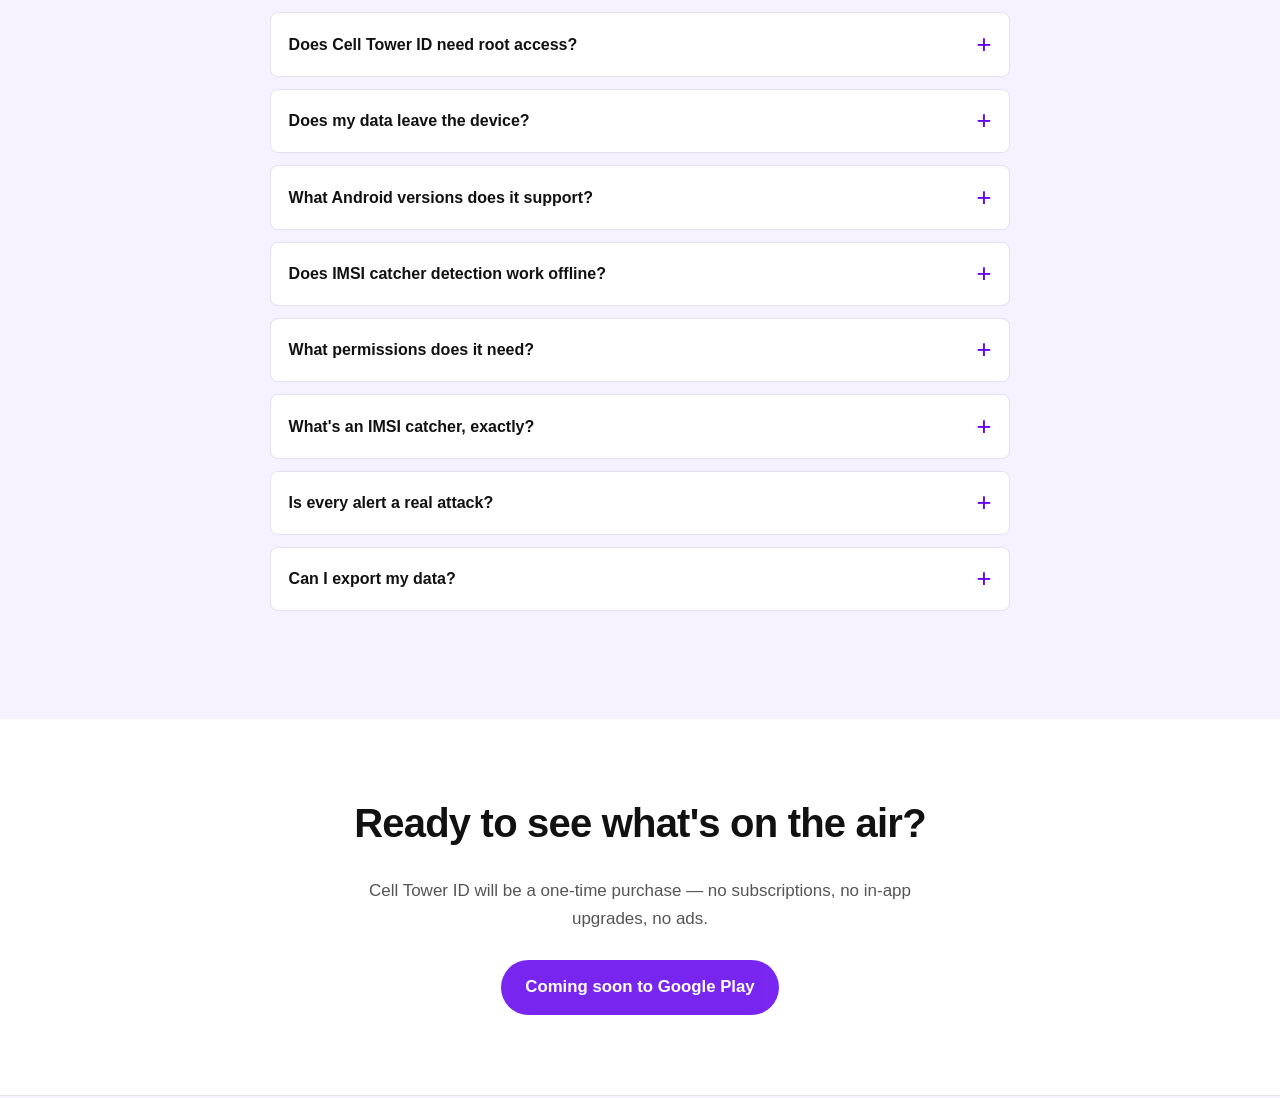
==== commit 8c0aafe7: "Add manually-placed cell tower locations from the map Adds a small Add Tower FAB on the map. The dia" ====
--- a/website/index.html
+++ b/website/index.html
@@ -150,6 +150,10 @@
           <div class="feature">
             <div class="feature-title">Pin towers</div>
             <p class="feature-body">Keep specific towers on the map even after they drop out of range.</p>
+          </div>
+          <div class="feature">
+            <div class="feature-title">Add a tower manually</div>
+            <p class="feature-body">Spotted a tower in the wild? Drop a pin with its MCC/MNC/TAC/CID and exact coordinates so you can find it again.</p>
           </div>
           <div class="feature">
             <div class="feature-title">CSV / GeoJSON / KML export</div>
